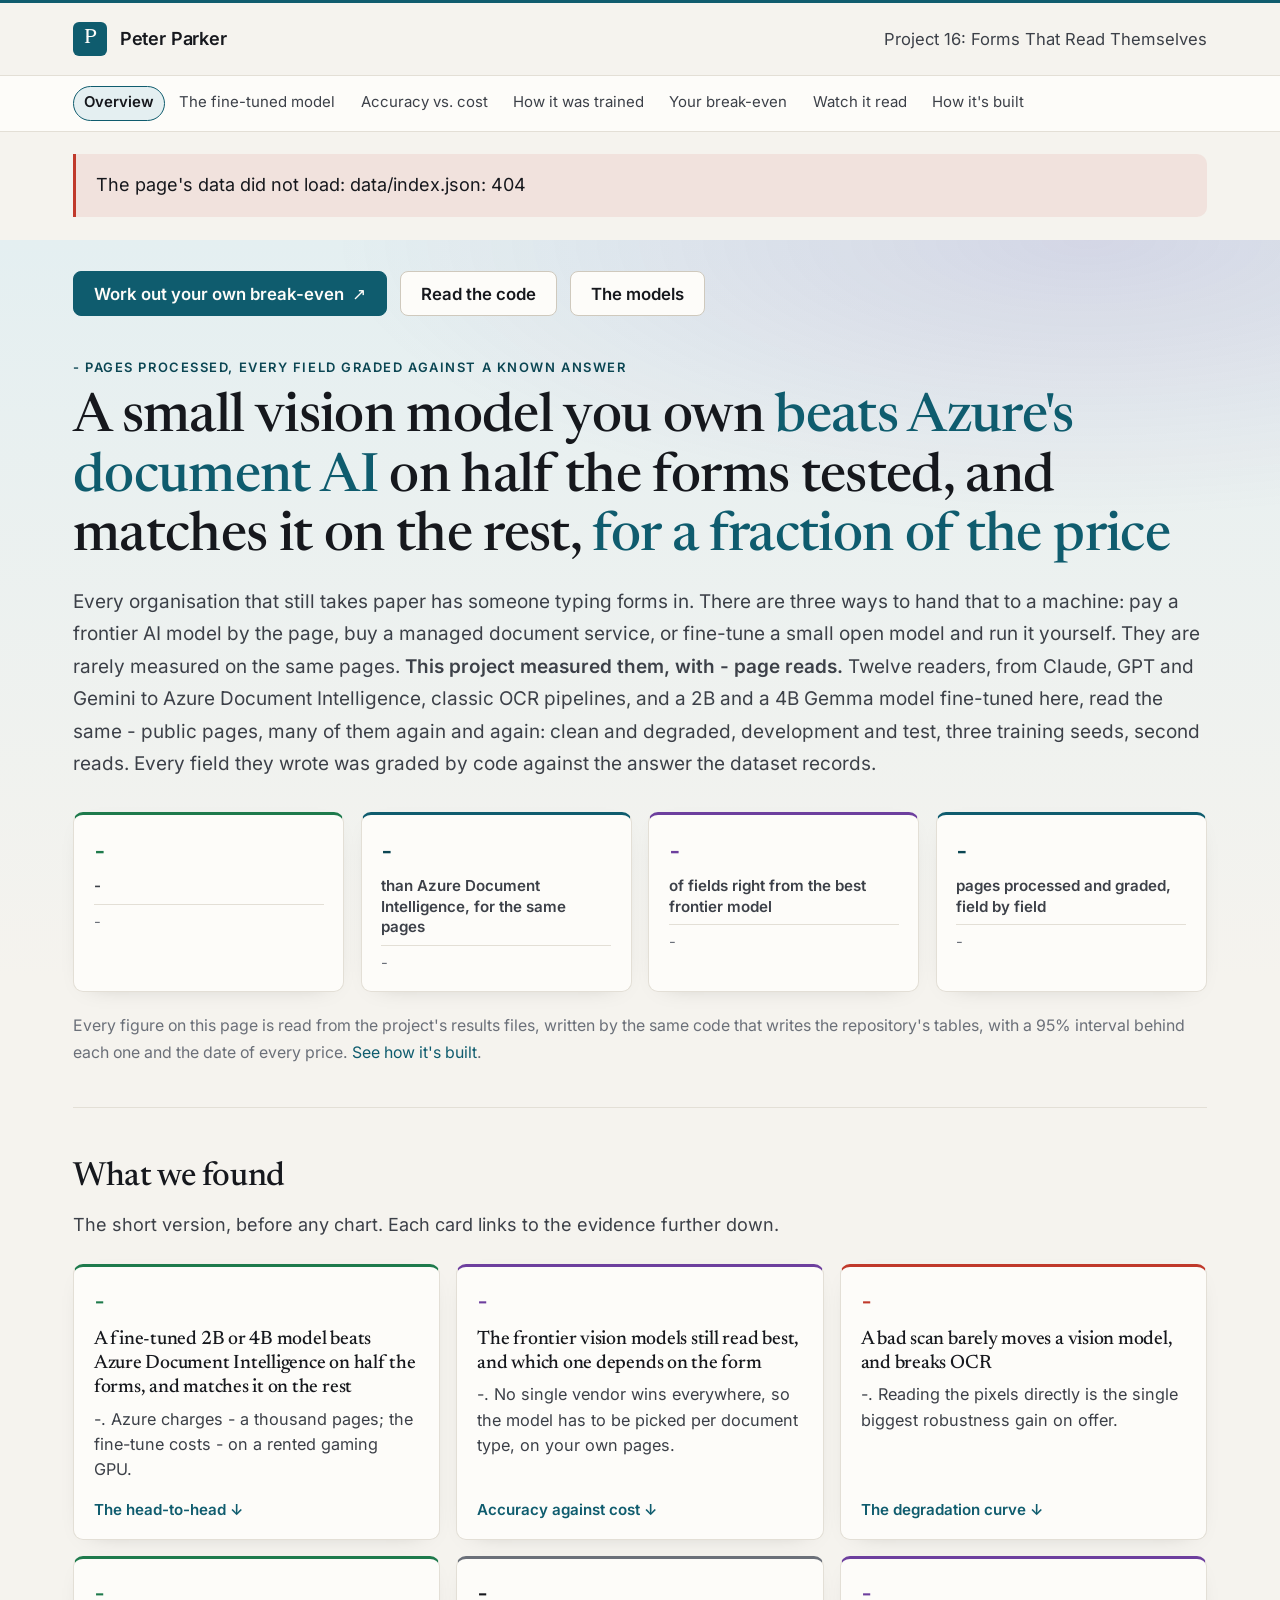
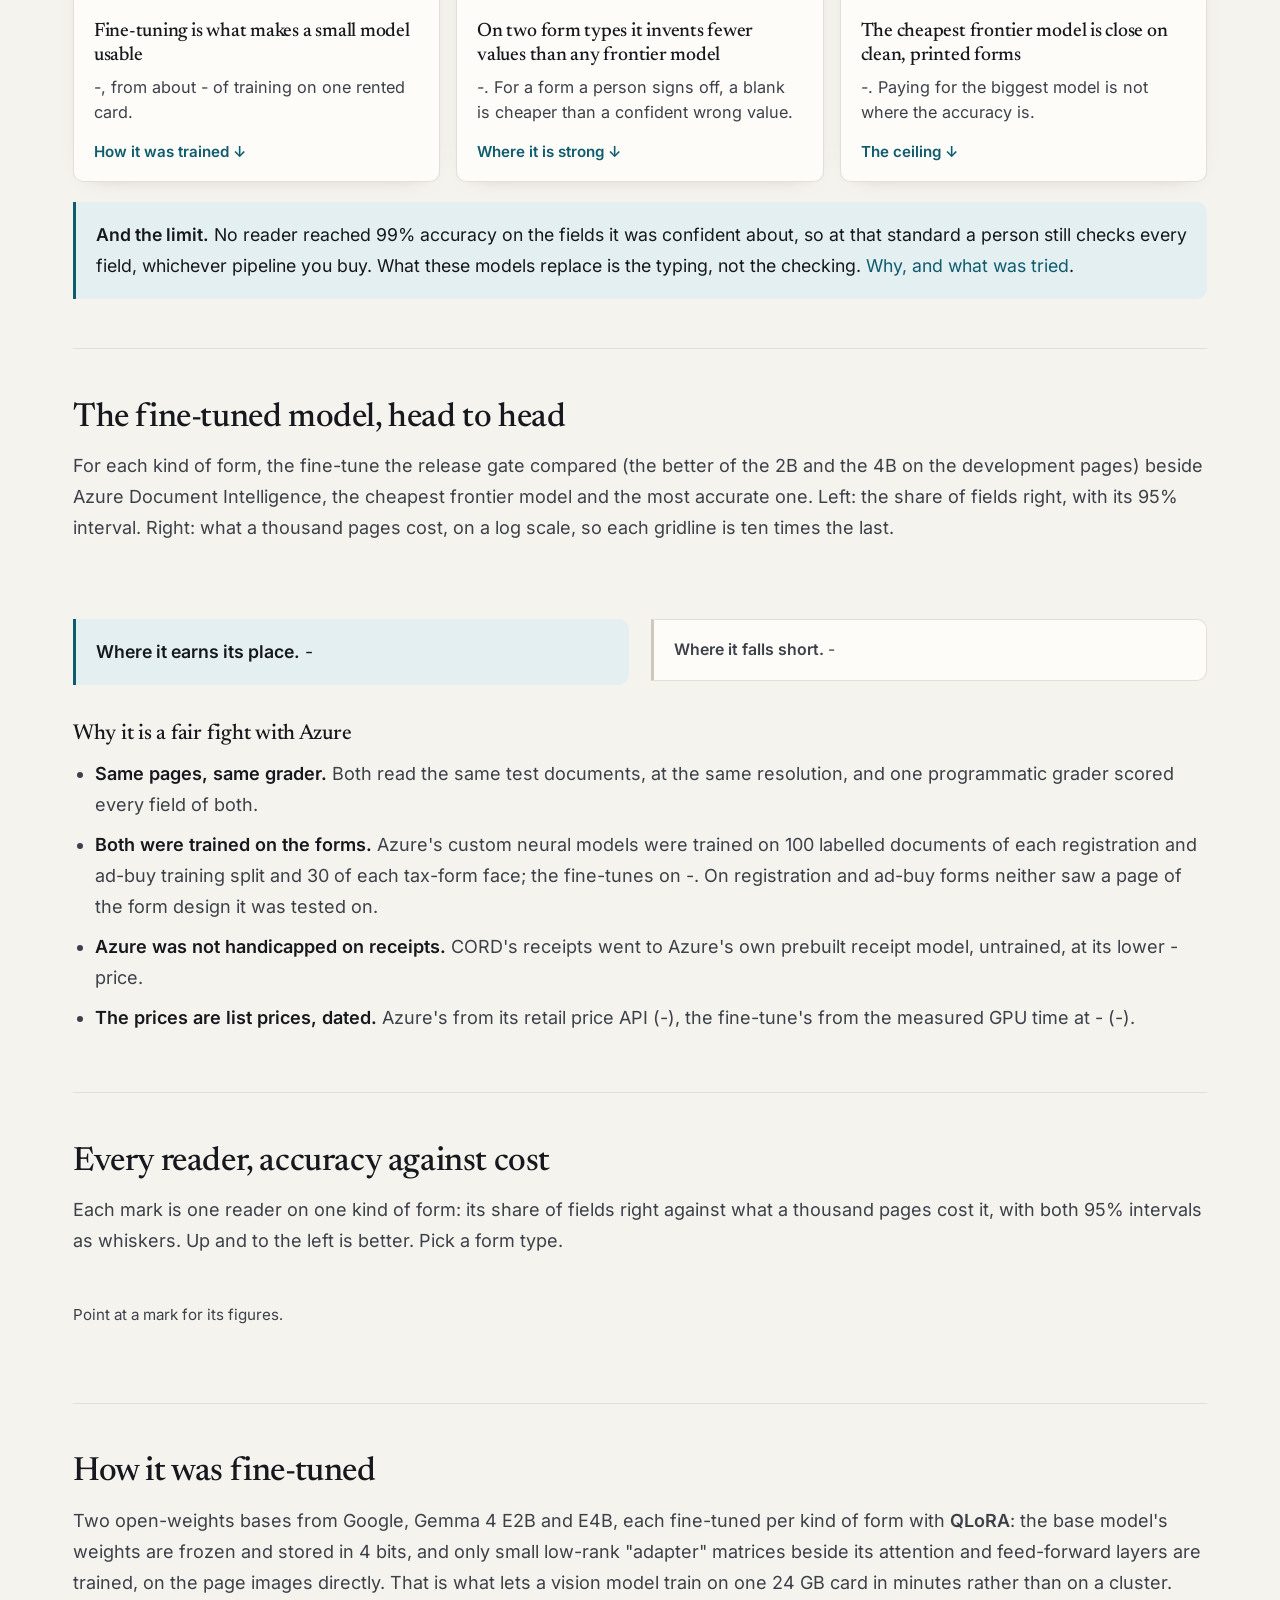
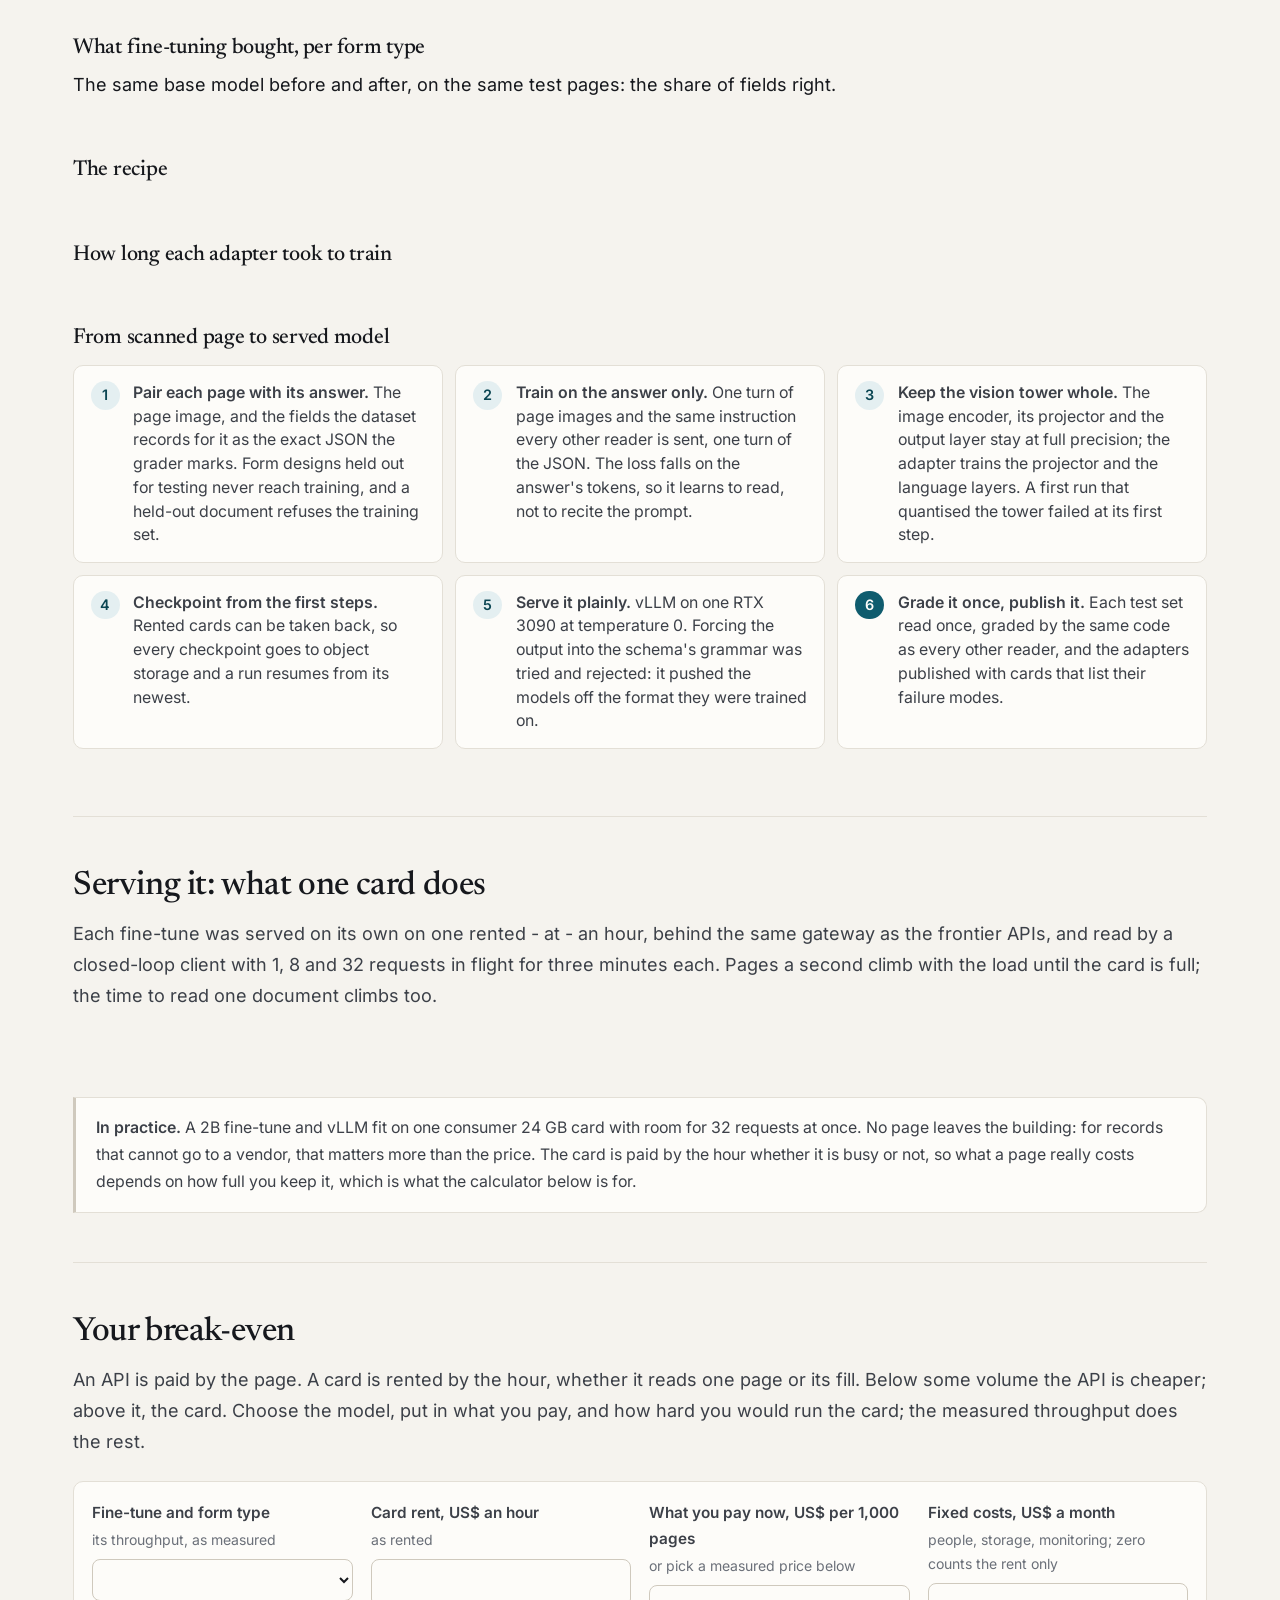
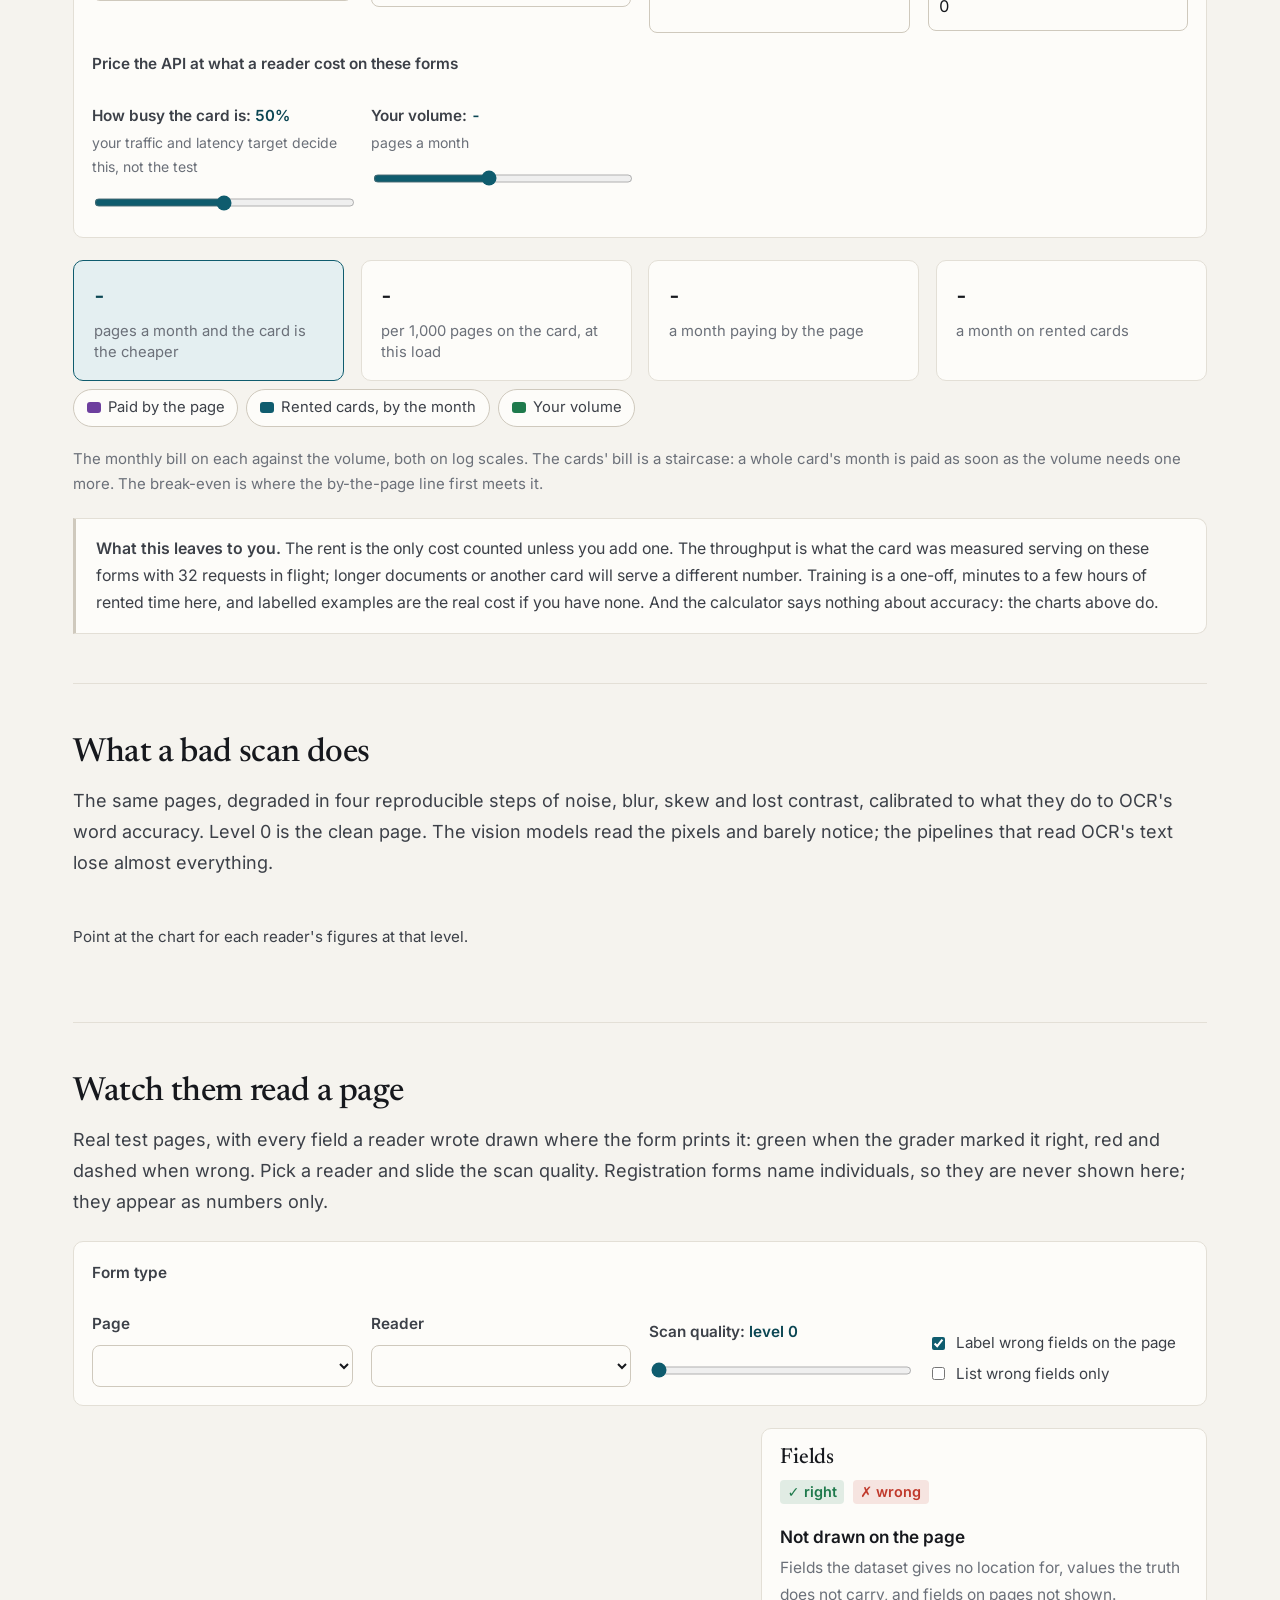
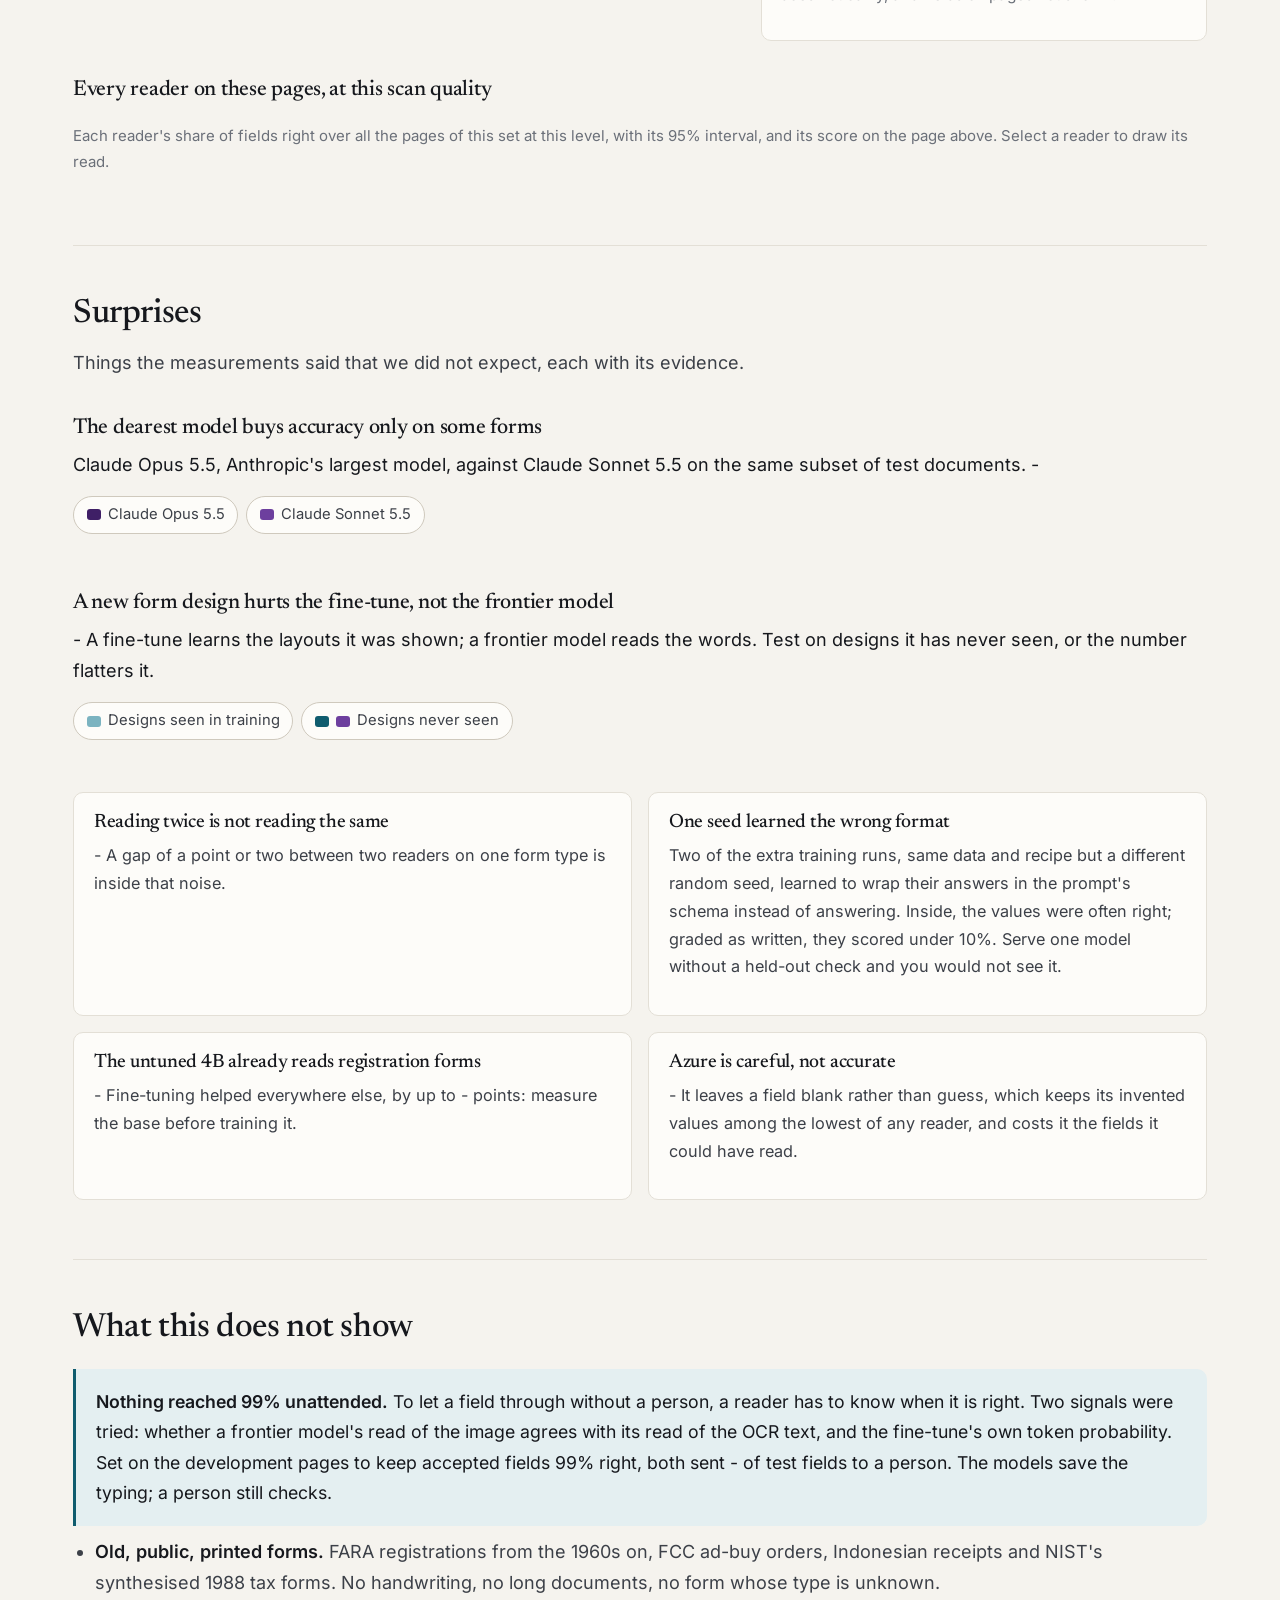
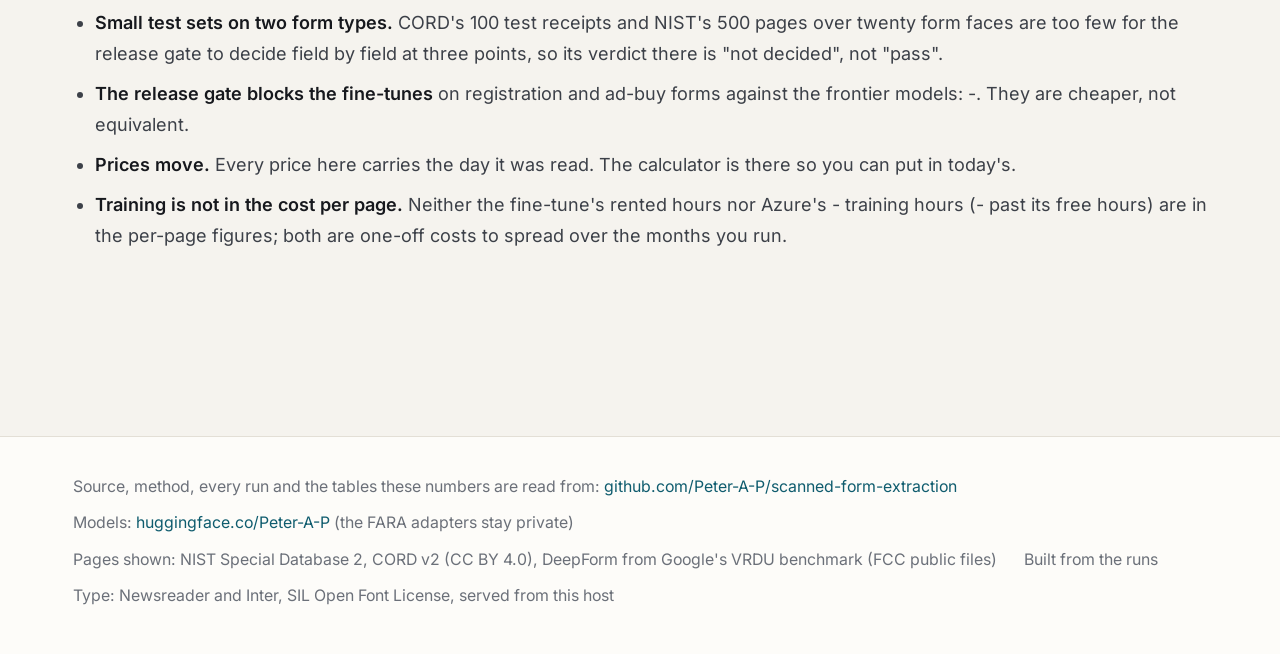
==== legible/site/index.html @ 0b4f2944 "Site: the menu on one line (What we found, Serving it, Bad scans, Surprises and Limits off it; 'Accu" ====
<!doctype html>
<html lang="en">
<head>
<meta charset="utf-8">
<meta name="viewport" content="width=device-width, initial-scale=1">
<title>Forms That Read Themselves: a small vision model you own, measured against the frontier and Azure</title>
<meta name="description" content="Twelve readers of scanned forms, from frontier vision APIs to a 2B model fine-tuned here, graded field by field on public pages with known answers. The fine-tuned model gets more fields right than Azure Document Intelligence on half the form types tested and as many on the rest, at a small fraction of the price, and this page shows where it falls short, what it costs to serve, and when owning it pays.">
<link rel="stylesheet" href="style.css">
<script src="breakeven.js" defer></script>
<script src="app.js" defer></script>
</head>
<body>
<header class="top">
  <div class="top-inner">
    <a class="brand" href="https://peterparker.ca"><span class="mono-mark" aria-hidden="true">P</span>Peter Parker</a>
    <p class="top-nav"><a href="https://peterparker.ca/projects/scanned-form-extraction/">Project 16: Forms That Read Themselves</a></p>
  </div>
</header>
<nav class="tabs" aria-label="This site">
  <div class="tabs-inner">
    <a href="index.html" aria-current="page">Overview</a>
    <a href="#model">The fine-tuned model</a>
    <a href="#landscape">Accuracy vs. cost</a>
    <a href="#training">How it was trained</a>
    <a href="#calculator">Your break-even</a>
    <a href="#viewer">Watch it read</a>
    <a href="architecture.html">How it's built</a>
  </div>
</nav>
<main>

  <header class="hero">
    <div class="cta">
      <a class="button primary" href="#calculator">Work out your own break-even</a>
      <a class="button" href="https://github.com/Peter-A-P/scanned-form-extraction">Read the code</a>
      <a class="button" href="https://huggingface.co/Peter-A-P">The models</a>
    </div>

    <p class="eyebrow"><span data-fill="pages-read">-</span> pages processed, every field graded against a known answer</p>
    <h1>A small vision model you own <span class="hl">beats Azure's document AI</span> on <span data-fill="beat-words">half</span> the forms tested, and matches it on the rest, <span class="hl">for a fraction of the price</span></h1>
    <p class="lead">
      Every organisation that still takes paper has someone typing forms in. There are three ways to
      hand that to a machine: pay a frontier AI model by the page, buy a managed document service, or
      fine-tune a small open model and run it yourself. They are rarely measured on the same pages.
      <strong>This project measured them, with <span data-fill="pages-read">-</span> page reads.</strong> Twelve readers, from Claude, GPT and Gemini to Azure
      Document Intelligence, classic OCR pipelines, and a 2B and a 4B Gemma model fine-tuned here,
      read the same <span data-fill="corpus-pages">-</span> public pages, many of them again and again: clean and
      degraded, development and test, three training seeds, second reads. Every field they wrote was graded by code against the
      answer the dataset records.
    </p>
    <div class="hero-points">
      <div class="point good">
        <span class="point-figure" data-fill="beat-figure">-</span>
        <span class="point-unit" data-fill="beat-unit">-</span>
        <span class="point-label" data-fill="beat-note">-</span>
      </div>
      <div class="point">
        <span class="point-figure" data-fill="vs-azure-ratio">-</span>
        <span class="point-unit">than Azure Document Intelligence, for the same pages</span>
        <span class="point-label" data-fill="vs-azure-ratio-note">-</span>
      </div>
      <div class="point violet">
        <span class="point-figure" data-fill="best-frontier-range">-</span>
        <span class="point-unit">of fields right from the best frontier model</span>
        <span class="point-label" data-fill="best-frontier-gap">-</span>
      </div>
      <div class="point">
        <span class="point-figure" data-fill="pages-read">-</span>
        <span class="point-unit">pages processed and graded, field by field</span>
        <span class="point-label" data-fill="scale-note">-</span>
      </div>
    </div>
    <p class="hero-note">
      Every figure on this page is read from the project's results files, written by the same code
      that writes the repository's tables, with a 95% interval behind each one and the date of every
      price. <a href="architecture.html">See how it's built</a>.
    </p>
    <noscript><p class="noscript">The figures and charts on this page need JavaScript. Every number is also in the repository's README, as tables.</p></noscript>
  </header>

  <section class="section" id="findings">
    <h2>What we found</h2>
    <p class="section-lead">
      The short version, before any chart. Each card links to the evidence further down.
    </p>
    <div class="findings">
      <article class="finding good">
        <p class="finding-figure" data-fill="f-azure-figure">-</p>
        <h3>A fine-tuned 2B or 4B model beats Azure Document Intelligence on half the forms, and matches it on the rest</h3>
        <p><span data-fill="f-azure-detail">-</span>. Azure charges
          <span data-fill="azure-price">-</span> a thousand pages; the fine-tune costs
          <span data-fill="ft-price-range">-</span> on a rented gaming GPU.</p>
        <a href="#model">The head-to-head</a>
      </article>
      <article class="finding violet">
        <p class="finding-figure" data-fill="f-frontier-figure">-</p>
        <h3>The frontier vision models still read best, and which one depends on the form</h3>
        <p><span data-fill="f-frontier-detail">-</span>. No single vendor wins everywhere, so the
          model has to be picked per document type, on your own pages.</p>
        <a href="#landscape">Accuracy against cost</a>
      </article>
      <article class="finding warn">
        <p class="finding-figure" data-fill="f-scan-figure">-</p>
        <h3>A bad scan barely moves a vision model, and breaks OCR</h3>
        <p><span data-fill="f-scan-detail">-</span>. Reading the pixels directly is the
          single biggest robustness gain on offer.</p>
        <a href="#scans">The degradation curve</a>
      </article>
      <article class="finding good">
        <p class="finding-figure" data-fill="f-lift-figure">-</p>
        <h3>Fine-tuning is what makes a small model usable</h3>
        <p><span data-fill="f-lift-detail">-</span>, from about
          <span data-fill="train-minutes-range">-</span> of training on one rented card.</p>
        <a href="#training">How it was trained</a>
      </article>
      <article class="finding">
        <p class="finding-figure" data-fill="f-invent-figure">-</p>
        <h3>On two form types it invents fewer values than any frontier model</h3>
        <p><span data-fill="f-invent-detail">-</span>. For a form a person signs off, a blank is
          cheaper than a confident wrong value.</p>
        <a href="#model">Where it is strong</a>
      </article>
      <article class="finding violet">
        <p class="finding-figure" data-fill="f-cheap-figure">-</p>
        <h3>The cheapest frontier model is close on clean, printed forms</h3>
        <p><span data-fill="f-cheap-detail">-</span>. Paying for the biggest model is not where
          the accuracy is.</p>
        <a href="#surprises">The ceiling</a>
      </article>
    </div>
    <div class="verdict">
      <p><strong>And the limit.</strong> No reader reached 99% accuracy on the fields it was confident
        about, so at that standard a person still checks every field, whichever pipeline you buy. What
        these models replace is the typing, not the checking. <a href="#limits">Why, and what was tried</a>.</p>
    </div>
  </section>

  <section class="section" id="model">
    <h2>The fine-tuned model, head to head</h2>
    <p class="section-lead">
      For each kind of form, the fine-tune the release gate compared (the better of the 2B and the 4B
      on the development pages) beside Azure Document Intelligence, the cheapest frontier model and the
      most accurate one. Left: the share of fields right, with its 95% interval. Right: what a thousand
      pages cost, on a log scale, so each gridline is ten times the last.
    </p>
    <div class="legend" aria-hidden="true" id="h2h-legend"></div>
    <figure class="chart-figure" data-table="h2h">
      <div class="chart wide-chart" id="h2h"></div>
      <figcaption id="h2h-caption"></figcaption>
    </figure>
    <div class="two-up">
      <div class="verdict">
        <p><strong>Where it earns its place.</strong> <span data-fill="m-strong">-</span></p>
      </div>
      <div class="assumption">
        <p><strong>Where it falls short.</strong> <span data-fill="m-weak">-</span></p>
      </div>
    </div>
    <h3 class="subhead">Why it is a fair fight with Azure</h3>
    <ul class="ticks">
      <li><strong>Same pages, same grader.</strong> Both read the same test documents, at the same
        resolution, and one programmatic grader scored every field of both.</li>
      <li><strong>Both were trained on the forms.</strong> Azure's custom neural models were trained on
        100 labelled documents of each registration and ad-buy training split and 30 of each tax-form
        face; the fine-tunes on <span data-fill="ft-train">-</span>. On registration and ad-buy forms
        neither saw a page of the form design it was tested on.</li>
      <li><strong>Azure was not handicapped on receipts.</strong> CORD's receipts went to Azure's own
        prebuilt receipt model, untrained, at its lower <span data-fill="azure-receipt-price">-</span>
        price.</li>
      <li><strong>The prices are list prices, dated.</strong> Azure's from its retail price API
        (<span data-fill="azure-date">-</span>), the fine-tune's from the measured GPU time at
        <span data-fill="gpu-rate">-</span> (<span data-fill="gpu-date">-</span>).</li>
    </ul>
  </section>

  <section class="section" id="landscape">
    <h2>Every reader, accuracy against cost</h2>
    <p class="section-lead">
      Each mark is one reader on one kind of form: its share of fields right against what a thousand
      pages cost it, with both 95% intervals as whiskers. Up and to the left is better. Pick a form
      type.
    </p>
    <div class="button-row" id="landscape-corpus" role="group" aria-label="Form type"></div>
    <div class="legend" id="landscape-legend" aria-hidden="true"></div>
    <figure class="chart-figure" data-table="landscape">
      <div class="chart wide-chart" id="landscape-chart"></div>
      <p class="readout" id="landscape-readout" aria-live="polite">Point at a mark for its figures.</p>
      <figcaption id="landscape-caption"></figcaption>
    </figure>
    <div class="corpora" id="corpora-cards"></div>
  </section>

  <section class="section" id="training">
    <h2>How it was fine-tuned</h2>
    <p class="section-lead">
      Two open-weights bases from Google, Gemma 4 E2B and E4B, each fine-tuned per kind of form with
      <strong>QLoRA</strong>: the base model's weights are frozen and stored in 4 bits, and only small
      low-rank "adapter" matrices beside its attention and feed-forward layers are trained, on the page
      images directly. That is what lets a vision model train on one 24 GB card in minutes rather than
      on a cluster.
    </p>
    <h3 class="subhead">What fine-tuning bought, per form type</h3>
    <p>The same base model before and after, on the same test pages: the share of fields right.</p>
    <figure class="chart-figure" data-table="lift">
      <div class="chart wide-chart" id="lift"></div>
      <figcaption id="lift-caption"></figcaption>
    </figure>

    <h3 class="subhead">The recipe</h3>
    <div class="recipes" id="recipes"></div>

    <h3 class="subhead">How long each adapter took to train</h3>
    <figure class="chart-figure" data-table="minutes">
      <div class="chart wide-chart" id="minutes"></div>
      <figcaption id="minutes-caption"></figcaption>
    </figure>

    <h3 class="subhead">From scanned page to served model</h3>
    <ol class="steps">
      <li><span class="step-n">1</span><span><strong>Pair each page with its answer.</strong> The page image, and the fields the dataset records for it as the exact JSON the grader marks. Form designs held out for testing never reach training, and a held-out document refuses the training set.</span></li>
      <li><span class="step-n">2</span><span><strong>Train on the answer only.</strong> One turn of page images and the same instruction every other reader is sent, one turn of the JSON. The loss falls on the answer's tokens, so it learns to read, not to recite the prompt.</span></li>
      <li><span class="step-n">3</span><span><strong>Keep the vision tower whole.</strong> The image encoder, its projector and the output layer stay at full precision; the adapter trains the projector and the language layers. A first run that quantised the tower failed at its first step.</span></li>
      <li><span class="step-n">4</span><span><strong>Checkpoint from the first steps.</strong> Rented cards can be taken back, so every checkpoint goes to object storage and a run resumes from its newest.</span></li>
      <li><span class="step-n">5</span><span><strong>Serve it plainly.</strong> vLLM on one RTX 3090 at temperature 0. Forcing the output into the schema's grammar was tried and rejected: it pushed the models off the format they were trained on.</span></li>
      <li><span class="step-n">6</span><span><strong>Grade it once, publish it.</strong> Each test set read once, graded by the same code as every other reader, and the adapters published with cards that list their failure modes.</span></li>
    </ol>
  </section>

  <section class="section" id="serving">
    <h2>Serving it: what one card does</h2>
    <p class="section-lead">
      Each fine-tune was served on its own on one rented <span data-fill="bench-gpu">-</span> at
      <span data-fill="bench-rate">-</span> an hour, behind the same gateway as the frontier APIs, and read by a
      closed-loop client with 1, 8 and 32 requests in flight for three minutes each. Pages a second
      climb with the load until the card is full; the time to read one document climbs too.
    </p>
    <div class="button-row" id="serving-corpus" role="group" aria-label="Form type"></div>
    <div class="legend" aria-hidden="true" id="serving-legend"></div>
    <figure class="chart-figure" data-table="serving">
      <div class="chart wide-chart" id="serving-chart"></div>
      <figcaption id="serving-caption"></figcaption>
    </figure>
    <div class="headline" id="serving-stats"></div>
    <div class="assumption">
      <p><strong>In practice.</strong> A 2B fine-tune and vLLM fit on one consumer 24 GB card with
        room for 32 requests at once. No page leaves the building: for records that cannot go to a
        vendor, that matters more than the price. The card is paid by the hour whether it is busy or
        not, so what a page really costs depends on how full you keep it, which is what the calculator
        below is for.</p>
    </div>
  </section>

  <section class="section" id="calculator">
    <h2>Your break-even</h2>
    <p class="section-lead">
      An API is paid by the page. A card is rented by the hour, whether it reads one page or its fill.
      Below some volume the API is cheaper; above it, the card. Choose the model, put in what you pay,
      and how hard you would run the card; the measured throughput does the rest.
    </p>
    <div class="controls">
      <div class="control">
        <label for="calc-served">Fine-tune and form type<span class="hint">its throughput, as measured</span></label>
        <select id="calc-served"></select>
      </div>
      <div class="control">
        <label for="calc-rate">Card rent, US$ an hour<span class="hint" id="calc-rate-hint">as rented</span></label>
        <input type="number" id="calc-rate" min="0.01" step="0.01" inputmode="decimal">
      </div>
      <div class="control">
        <label for="calc-api">What you pay now, US$ per 1,000 pages<span class="hint" id="calc-api-hint">or pick a measured price below</span></label>
        <input type="number" id="calc-api" min="0.001" step="0.01" inputmode="decimal">
      </div>
      <div class="control">
        <label for="calc-fixed">Fixed costs, US$ a month<span class="hint">people, storage, monitoring; zero counts the rent only</span></label>
        <input type="number" id="calc-fixed" min="0" step="50" value="0" inputmode="decimal">
      </div>
      <div class="control wide">
        <span class="label-text" id="presets-label">Price the API at what a reader cost on these forms</span>
        <div class="button-row" id="calc-api-presets" role="group" aria-labelledby="presets-label"></div>
      </div>
      <div class="control">
        <label for="calc-util">How busy the card is: <output id="calc-util-out" for="calc-util">50%</output><span class="hint">your traffic and latency target decide this, not the test</span></label>
        <input type="range" id="calc-util" min="10" max="90" step="5" value="50">
      </div>
      <div class="control">
        <label for="calc-volume">Your volume: <output id="calc-volume-out" for="calc-volume">-</output><span class="hint">pages a month</span></label>
        <input type="range" id="calc-volume" min="3" max="7.5" step="0.05" value="5">
      </div>
    </div>

    <div class="answer" aria-live="polite">
      <div class="stat lead-stat"><span class="figure" id="out-even">-</span><span class="caption" id="out-even-note">pages a month and the card is the cheaper</span></div>
      <div class="stat"><span class="figure" id="out-own">-</span><span class="caption" id="out-own-note">per 1,000 pages on the card, at this load</span></div>
      <div class="stat"><span class="figure" id="out-month-api">-</span><span class="caption" id="out-month-api-note">a month paying by the page</span></div>
      <div class="stat"><span class="figure" id="out-month-own">-</span><span class="caption" id="out-month-own-note">a month on rented cards</span></div>
    </div>

    <div class="legend" aria-hidden="true">
      <span class="legend-item"><span class="swatch solid sw-api"></span>Paid by the page</span>
      <span class="legend-item"><span class="swatch solid sw-own"></span>Rented cards, by the month</span>
      <span class="legend-item"><span class="swatch solid sw-you"></span>Your volume</span>
    </div>
    <figure class="chart-figure">
      <div class="chart" id="month"></div>
      <figcaption>
        The monthly bill on each against the volume, both on log scales. The cards' bill is a
        staircase: a whole card's month is paid as soon as the volume needs one more. The break-even
        is where the by-the-page line first meets it.
      </figcaption>
    </figure>
    <div class="assumption">
      <p><strong>What this leaves to you.</strong> The rent is the only cost counted unless you add one.
        The throughput is what the card was measured serving on these forms with 32 requests in flight;
        longer documents or another card will serve a different number. Training is a one-off, minutes
        to a few hours of rented time here, and labelled examples are the real cost if you have none.
        And the calculator says nothing about accuracy: the charts above do.</p>
    </div>
  </section>

  <section class="section" id="scans">
    <h2>What a bad scan does</h2>
    <p class="section-lead">
      The same pages, degraded in four reproducible steps of noise, blur, skew and lost contrast,
      calibrated to what they do to OCR's word accuracy. Level 0 is the clean page. The vision models
      read the pixels and barely notice; the pipelines that read OCR's text lose almost everything.
    </p>
    <div class="button-row" id="scans-corpus" role="group" aria-label="Pages"></div>
    <div class="legend" id="scans-legend"></div>
    <figure class="chart-figure" data-table="scans">
      <div class="chart wide-chart" id="scans-chart"></div>
      <p class="readout" id="scans-readout" aria-live="polite">Point at the chart for each reader's figures at that level.</p>
      <figcaption id="scans-caption"></figcaption>
    </figure>
  </section>

  <section class="section" id="viewer">
    <h2>Watch them read a page</h2>
    <p class="section-lead">
      Real test pages, with every field a reader wrote drawn where the form prints it: green when the
      grader marked it right, red and dashed when wrong. Pick a reader and slide the scan quality.
      Registration forms name individuals, so they are never shown here; they appear as numbers only.
    </p>
    <div class="controls viewer-controls">
      <div class="control wide">
        <span class="label-text">Form type</span>
        <div class="button-row" role="group" aria-label="Form type" id="corpora"></div>
      </div>
      <div class="control">
        <label for="page">Page</label>
        <select id="page"></select>
      </div>
      <div class="control">
        <label for="arm">Reader</label>
        <select id="arm"></select>
      </div>
      <div class="control">
        <label for="level">Scan quality: <output id="level-name">level 0</output><span class="hint" id="level-note"></span></label>
        <input type="range" id="level" min="0" max="4" step="1" value="0">
      </div>
      <div class="control checks">
        <label class="check"><input type="checkbox" id="labels" checked> Label wrong fields on the page</label>
        <label class="check"><input type="checkbox" id="wrong-only"> List wrong fields only</label>
      </div>
    </div>

    <div class="viewer">
      <figure class="page-figure">
        <div id="sheets"></div>
        <figcaption id="caption"></figcaption>
      </figure>
      <aside class="fields" aria-labelledby="fields-h">
        <h3 id="fields-h">Fields</h3>
        <p id="summary" class="summary"></p>
        <p class="keys"><span class="key ok">right</span> <span class="key bad">wrong</span></p>
        <ol id="field-list" class="field-list"></ol>
        <h4 id="unplaced-h">Not drawn on the page</h4>
        <p class="note" id="unplaced-note">Fields the dataset gives no location for, values the truth does not carry, and fields on pages not shown.</p>
        <ol id="unplaced" class="field-list"></ol>
      </aside>
    </div>

    <h3 class="subhead">Every reader on these pages, at this scan quality</h3>
    <p class="note" id="arms-note"></p>
    <figure class="chart-figure" data-table="arms">
      <div class="chart" id="arms-chart"></div>
      <figcaption>Each reader's share of fields right over all the pages of this set at this level, with its 95% interval, and its score on the page above. Select a reader to draw its read.</figcaption>
    </figure>
  </section>

  <section class="section" id="surprises">
    <h2>Surprises</h2>
    <p class="section-lead">Things the measurements said that we did not expect, each with its evidence.</p>

    <h3 class="subhead">The dearest model buys accuracy only on some forms</h3>
    <p>Claude Opus 5.5, Anthropic's largest model, against Claude Sonnet 5.5 on the same subset of
      test documents. <span data-fill="s-opus">-</span></p>
    <div class="legend" aria-hidden="true">
      <span class="legend-item"><span class="swatch solid sw-opus"></span>Claude Opus 5.5</span>
      <span class="legend-item"><span class="swatch solid sw-frontier"></span>Claude Sonnet 5.5</span>
    </div>
    <figure class="chart-figure" data-table="ceiling">
      <div class="chart wide-chart" id="ceiling"></div>
    </figure>

    <h3 class="subhead">A new form design hurts the fine-tune, not the frontier model</h3>
    <p><span data-fill="s-gap">-</span> A fine-tune learns the layouts it was shown; a frontier
      model reads the words. Test on designs it has never seen, or the number flatters it.</p>
    <div class="legend" aria-hidden="true">
      <span class="legend-item"><span class="swatch solid sw-untuned"></span>Designs seen in training</span>
      <span class="legend-item"><span class="swatch solid sw-finetuned"></span><span class="swatch solid sw-frontier"></span>Designs never seen</span>
    </div>
    <figure class="chart-figure" data-table="gap">
      <div class="chart wide-chart" id="gap"></div>
    </figure>

    <div class="cards-2">
      <article class="card">
        <h3>Reading twice is not reading the same</h3>
        <p><span data-fill="s-noise">-</span> A gap of a point or two between two readers on one
          form type is inside that noise.</p>
        <div class="chart" id="noise"></div>
      </article>
      <article class="card">
        <h3>One seed learned the wrong format</h3>
        <p>Two of the extra training runs, same data and recipe but a different random seed,
          learned to wrap their answers in the prompt's schema instead of answering. Inside, the values
          were often right; graded as written, they scored under 10%. Serve one model without a held-out
          check and you would not see it.</p>
      </article>
      <article class="card">
        <h3>The untuned 4B already reads registration forms</h3>
        <p><span data-fill="s-untuned">-</span> Fine-tuning helped everywhere else, by up to
          <span data-fill="s-untuned-max">-</span> points: measure the base before training it.</p>
      </article>
      <article class="card">
        <h3>Azure is careful, not accurate</h3>
        <p><span data-fill="s-azure-careful">-</span> It leaves a field blank rather than guess, which
          keeps its invented values among the lowest of any reader, and costs it the fields it could
          have read.</p>
      </article>
    </div>
  </section>

  <section class="section" id="limits">
    <h2>What this does not show</h2>
    <div class="verdict">
      <p><strong>Nothing reached 99% unattended.</strong> To let a field through without a person, a
        reader has to know when it is right. Two signals were tried: whether a frontier model's read of
        the image agrees with its read of the OCR text, and the fine-tune's own token probability. Set on
        the development pages to keep accepted fields 99% right, both sent
        <span data-fill="review-rate">-</span> of test fields to a person. The models save the typing; a
        person still checks.</p>
    </div>
    <ul class="limits">
      <li><strong>Old, public, printed forms.</strong> FARA registrations from the 1960s on, FCC ad-buy
        orders, Indonesian receipts and NIST's synthesised 1988 tax forms. No handwriting, no long
        documents, no form whose type is unknown.</li>
      <li><strong>Small test sets on two form types.</strong> CORD's 100 test receipts and NIST's 500 pages over
        twenty form faces are too few for the release gate to decide field by field at three points, so
        its verdict there is "not decided", not "pass".</li>
      <li><strong>The release gate blocks the fine-tunes</strong> on registration and ad-buy forms
        against the frontier models: <span data-fill="gate-blocks">-</span>. They are cheaper, not
        equivalent.</li>
      <li><strong>Prices move.</strong> Every price here carries the day it was read. The calculator is
        there so you can put in today's.</li>
      <li><strong>Training is not in the cost per page.</strong> Neither the fine-tune's rented hours nor
        Azure's <span data-fill="azure-hours">-</span> training hours
        (<span data-fill="azure-train-usd">-</span> past its free hours) are in the per-page figures; both
        are one-off costs to spread over the months you run.</li>
    </ul>
  </section>

</main>
<footer class="foot">
  <div class="foot-inner">
    <p>
      Source, method, every run and the tables these numbers are read from:
      <a href="https://github.com/Peter-A-P/scanned-form-extraction">github.com/Peter-A-P/scanned-form-extraction</a>
    </p>
    <ul>
      <li>Models: <a href="https://huggingface.co/Peter-A-P">huggingface.co/Peter-A-P</a> (the FARA adapters stay private)</li>
      <li>Pages shown: NIST Special Database 2, CORD v2 (CC BY 4.0), DeepForm from Google's VRDU benchmark (FCC public files)</li>
      <li id="foot-built">Built from the runs</li>
      <li>Type: Newsreader and Inter, SIL Open Font License, served from this host</li>
    </ul>
  </div>
</footer>
</body>
</html>
---- legible/site/style.css ----
/* One stylesheet, no framework, no build step.

   The palette, the type and the 3px rule over the page are peterparker.ca's, shared with the
   other project pages, because this page is part of that site even though a separate host
   serves it. The two fonts are copied into this folder rather than linked: the page makes no
   off-origin request, and a font is a request. Both are SIL Open Font License;
   fonts/LICENSE.txt says where they came from. */

@font-face {
  font-family: "Newsreader";
  font-style: normal;
  font-weight: 200 800;
  font-display: swap;
  src: url(fonts/newsreader-latin.woff2) format("woff2");
}

@font-face {
  font-family: "Inter";
  font-style: normal;
  font-weight: 400 600;
  font-display: swap;
  src: url(fonts/inter-latin.woff2) format("woff2");
}

:root {
  color-scheme: light dark;
  --paper: #f5f3ee;
  --paper-soft: #fdfcf9;
  --ink: #16181d;
  --ink-soft: #3c4048;
  --ink-faint: #6b7079;
  --line: #e3dfd6;
  --line-2: #cfc9bd;
  --line-soft: #eeebe4;
  --accent: #0f5c6e;
  --accent-ink: #0b4653;
  --accent-soft: #e4eff1;
  --warn: #c0392b;
  --good: #1e7a4c;
  --alt: #6d3f9e;
  --shift: rgba(192, 57, 43, 0.09);
  /* An ordered set in one hue, darkest first: the three percentiles. */
  --lv0: #0b4653;
  --lv1: #2f8294;
  --lv2: #7bb3c0;
  --serif: "Newsreader", Georgia, "Times New Roman", serif;
  --sans: "Inter", ui-sans-serif, system-ui, -apple-system, "Segoe UI", Roboto, sans-serif;
  --mono: ui-monospace, "Cascadia Mono", Consolas, "SF Mono", Menlo, monospace;
  --radius: 10px;
  --shadow: 0 6px 24px -18px rgba(0, 0, 0, 0.35);
  --column: 66rem;
}

@media (prefers-color-scheme: dark) {
  :root {
    --paper: #0e1013;
    --paper-soft: #15181d;
    --ink: #ece9e2;
    --ink-soft: #c9c6bf;
    --ink-faint: #969ba5;
    --line: #262a31;
    --line-2: #363b44;
    --line-soft: #1c2026;
    --accent: #7cc7d6;
    --accent-ink: #a9dde7;
    --accent-soft: #14262b;
    --warn: #f0736a;
    --good: #58c286;
    --alt: #b191e0;
    --shift: rgba(240, 115, 106, 0.13);
    --lv0: #cbeaf2;
    --lv1: #7cc7d6;
    --lv2: #3d8ea1;
    --shadow: 0 6px 24px -14px rgba(0, 0, 0, 0.6);
  }
}

* { box-sizing: border-box; }

html { font-size: 18px; -webkit-text-size-adjust: 100%; }

body {
  margin: 0;
  background: var(--paper);
  color: var(--ink);
  font-family: var(--sans);
  font-size: 1rem;
  line-height: 1.72;
  border-top: 3px solid var(--accent);
  font-feature-settings: "cv11", "ss01";
}

main {
  max-width: var(--column);
  margin: 0 auto;
  padding: 0 1.5rem 5rem;
}

h1, h2, h3 {
  font-family: var(--serif);
  font-weight: 500;
  letter-spacing: -0.012em;
}

h1 { font-size: clamp(2.1rem, 4.6vw, 3rem); line-height: 1.1; margin: 0 0 1rem; }
h2 { font-size: clamp(1.55rem, 2.6vw, 2rem); line-height: 1.2; margin: 0 0 0.7rem; }
h3 { font-size: 1.2rem; line-height: 1.25; margin: 0 0 0.45rem; }
p { margin: 0 0 0.85rem; }

a { color: var(--accent); text-decoration: none; text-underline-offset: 0.15em; }
a:hover, a:focus-visible { text-decoration: underline; }
:focus-visible { outline: 2px solid var(--accent); outline-offset: 2px; }

code { font-family: var(--mono); font-size: 0.9em; }

strong { font-weight: 600; }

/* ---------------------------------------------------------------- the way back */

.top { border-bottom: 1px solid var(--line); background: var(--paper); }

.top-inner {
  max-width: var(--column);
  margin: 0 auto;
  padding: 0 1.5rem;
  height: 4rem;
  display: flex;
  align-items: center;
  justify-content: space-between;
  gap: 1rem;
}

.brand {
  display: inline-flex;
  align-items: center;
  gap: 0.7rem;
  color: var(--ink);
  font-weight: 600;
  letter-spacing: -0.01em;
}

.brand:hover { text-decoration: none; color: var(--accent-ink); }

.mono-mark {
  width: 1.9rem;
  height: 1.9rem;
  border-radius: 6px;
  background: var(--accent);
  color: #fdfcf9;
  font-family: var(--serif);
  font-weight: 500;
  font-size: 1.15rem;
  display: inline-flex;
  align-items: center;
  justify-content: center;
}

@media (prefers-color-scheme: dark) { .mono-mark { color: #0e1013; } }

.top-nav { font-size: 0.92rem; color: var(--ink-soft); text-align: right; margin: 0; }
.top-nav a { color: var(--ink-soft); }
.top-nav a:hover { color: var(--accent-ink); }

/* ---------------------------------------------------------------- hero */

.hero { padding: 1.75rem 0 2.25rem; border-bottom: 1px solid var(--line); }

.eyebrow {
  text-transform: uppercase;
  letter-spacing: 0.12em;
  font-size: 0.72rem;
  font-weight: 600;
  color: var(--ink-faint);
  margin: 0 0 0.6rem;
}

.lead { font-size: 1.05rem; color: var(--ink-soft); }

.hero-points {
  display: grid;
  grid-template-columns: repeat(auto-fit, minmax(12rem, 1fr));
  gap: 0.9rem;
  margin: 1.75rem 0 1.1rem;
}

.point {
  background: var(--paper-soft);
  border: 1px solid var(--line);
  border-radius: var(--radius);
  padding: 1rem 1.1rem;
}

.point-figure {
  display: block;
  font-family: var(--serif);
  font-size: 1.9rem;
  font-weight: 500;
  font-variant-numeric: tabular-nums;
  letter-spacing: -0.02em;
  line-height: 1.15;
  color: var(--ink);
}

.point-figure.up { color: var(--good); }
.point-figure.down { color: var(--warn); }

.point-unit {
  display: block;
  margin-top: 0.2rem;
  font-size: 0.84rem;
  font-weight: 600;
  color: var(--ink-soft);
  line-height: 1.35;
}

.point-label {
  display: block;
  margin-top: 0.4rem;
  padding-top: 0.4rem;
  border-top: 1px solid var(--line);
  font-size: 0.82rem;
  color: var(--ink-faint);
  line-height: 1.4;
}

.point-extra {
  display: block;
  margin-top: 0.25rem;
  font-size: 0.8rem;
  color: var(--ink-faint);
  line-height: 1.35;
  font-variant-numeric: tabular-nums;
}

.hero-models {
  position: relative;
  font-size: 0.86rem;
  color: var(--ink-soft);
  margin: 0 0 0.6rem;
}

/* A term that explains itself. The bubble hangs from the paragraph rather than
   from the word, because the paragraph is the one box that is always inside the page: a
   bubble anchored to a name at the end of a line would run off the right edge. It opens on
   focus as well as hover, so a keyboard reaches it and a tap on a phone opens it. */
.term {
  border-bottom: 1px dotted var(--ink-faint);
  cursor: help;
}

.term:hover, .term:focus { color: var(--accent-ink); border-bottom-color: var(--accent); }

.term::after {
  content: attr(data-note);
  position: absolute;
  left: 0;
  top: calc(100% + 0.4rem);
  width: min(32rem, 100%);
  padding: 0.7rem 0.85rem;
  background: var(--paper-soft);
  color: var(--ink-soft);
  border: 1px solid var(--line-2);
  border-radius: var(--radius);
  box-shadow: var(--shadow);
  font-size: 0.84rem;
  font-weight: 400;
  line-height: 1.5;
  z-index: 10;
  pointer-events: none;
  opacity: 0;
  visibility: hidden;
  transition: opacity 0.12s ease;
}

.term:hover::after, .term:focus::after { opacity: 1; visibility: visible; }

/* Read by a screen reader, drawn for nobody: the notes the bubbles show, as descriptions. */
.visually-hidden {
  position: absolute;
  width: 1px;
  height: 1px;
  overflow: hidden;
  clip-path: inset(50%);
  white-space: nowrap;
}

.hero-note { font-size: 0.88rem; color: var(--ink-faint); margin: 0; }

/* ---------------------------------------------------------------- sections */

.section { padding: 2.75rem 0; border-bottom: 1px solid var(--line); }
.section:last-of-type { border-bottom: 0; }
.section-lead { color: var(--ink-soft); }
.note { font-size: 0.86rem; color: var(--ink-faint); }

.warning {
  max-width: var(--column);
  margin: 1.25rem auto;
  padding: 0.9rem 1.1rem;
  border-left: 3px solid var(--warn);
  border-radius: 0 var(--radius) var(--radius) 0;
  background: color-mix(in srgb, var(--warn) 9%, transparent);
}

/* The callout a section's finding goes in, and the one an assumption goes in. Same shape,
   different weight: a finding is the point of the section, an assumption is the fine print
   that stops the finding being overread. */
.verdict {
  margin: 1.1rem 0 0;
  padding: 1rem 1.1rem;
  border-radius: 0 var(--radius) var(--radius) 0;
  background: var(--accent-soft);
  border-left: 3px solid var(--accent);
  font-size: 0.98rem;
}

.verdict p:last-child { margin-bottom: 0; }

.assumption {
  margin: 1.1rem 0 0;
  padding: 0.9rem 1.1rem;
  border: 1px solid var(--line);
  border-left: 3px solid var(--line-2);
  border-radius: 0 var(--radius) var(--radius) 0;
  background: var(--paper-soft);
  font-size: 0.88rem;
  color: var(--ink-soft);
}

.assumption p:last-child { margin-bottom: 0; }

/* ---------------------------------------------------------------- controls */

.controls {
  display: grid;
  grid-template-columns: repeat(auto-fit, minmax(13rem, 1fr));
  gap: 1rem;
  margin: 1.25rem 0;
  padding: 1rem;
  background: var(--paper-soft);
  border: 1px solid var(--line);
  border-radius: var(--radius);
}

.control { display: flex; flex-direction: column; gap: 0.4rem; min-width: 0; }
.control.wide { grid-column: 1 / -1; }

label, .label-text { font-size: 0.85rem; font-weight: 600; color: var(--ink-soft); }

.hint {
  display: block;
  font-weight: 400;
  font-size: 0.78rem;
  color: var(--ink-faint);
  margin-top: 0.1rem;
}

select, input[type="range"] { width: 100%; font: inherit; accent-color: var(--accent); }

select {
  padding: 0.5rem 0.6rem;
  border: 1px solid var(--line-2);
  border-radius: 8px;
  background: var(--paper-soft);
  color: var(--ink);
  font-size: 0.9rem;
}

input[type="range"] { height: 1.6rem; }

output { font-variant-numeric: tabular-nums; color: var(--accent-ink); font-weight: 600; }

/* ---------------------------------------------------------------- charts */

.chart-figure { margin: 1.1rem 0; }
.chart { width: 100%; }
.chart svg { width: 100%; height: auto; display: block; touch-action: pan-y; }

/* A chart whose labels are words rather than ticks cannot be shrunk to a phone's width and
   still be read, so it keeps its size and scrolls sideways instead. */
.wide-chart { overflow-x: auto; -webkit-overflow-scrolling: touch; }
.wide-chart svg { min-width: 40rem; }

figcaption { font-size: 0.83rem; color: var(--ink-faint); margin-top: 0.5rem; }

.gridline { stroke: var(--line); stroke-width: 1; }
.axis-line { stroke: var(--line-2); stroke-width: 1; }
.tick { fill: var(--ink-faint); font-size: 11px; }
.axis-title { fill: var(--ink-faint); font-size: 11px; font-weight: 600; letter-spacing: 0.04em; text-transform: uppercase; }
.series { fill: none; stroke-linejoin: round; stroke-linecap: round; stroke-width: 1.5; }
.band { fill: var(--accent); stroke: none; }

/* Series colours and their swatches, set here rather than on the element so that both
   follow the palette into dark mode. */
.m0 { stroke: var(--accent); }
.m1 { stroke: var(--warn); }
.m2 { stroke: var(--alt); }
.sw0 { background: var(--accent); }
.sw1 { background: var(--warn); }
.sw2 { background: var(--alt); }
.sw-ink { background: var(--ink); }
.sw-accent { background: var(--accent); }
.sw-band { background: var(--accent); }
.sw-warn { background: var(--warn); color: var(--warn); }
.sw-faint { background: var(--ink-faint); color: var(--ink-faint); }
.nominal { stroke: var(--ink-faint); stroke-width: 1; stroke-dasharray: 5 4; fill: none; }
.actual-line { fill: none; stroke: var(--ink); stroke-width: 1.5; stroke-linejoin: round; }
.median { fill: none; stroke: var(--accent); stroke-width: 1.75; stroke-linejoin: round; }
/* Thinner lines, for a view with many points in the same width. */
.actual-line.thin, .median.thin { stroke-width: 0.8; }

.service { fill: none; stroke: var(--warn); stroke-width: 1.5; stroke-dasharray: 6 4; }
.shift-span { fill: var(--shift); }
.shift-label { fill: var(--ink-faint); font-size: 10.5px; letter-spacing: 0.06em; text-transform: uppercase; }
.cursor { stroke: var(--ink-faint); stroke-width: 1; stroke-dasharray: 3 3; }
.dot { stroke: var(--paper-soft); stroke-width: 1.5; fill: var(--ink); }
.dot.median { fill: var(--accent); }
.dot.m0 { fill: var(--accent); }
.dot.m1 { fill: var(--warn); }
.dot.m2 { fill: var(--alt); }
.catcher { cursor: crosshair; }

/* A bar is a length, so it gets a fill and no outline; its interval is a hairline in ink,
   because it is not another series. */
.bar { stroke: none; }
.bar.lv0 { fill: var(--lv0); }
.bar.lv1 { fill: var(--lv1); }
.bar.lv2 { fill: var(--lv2); }
.bar.own { fill-opacity: 0.7; stroke: var(--ink-faint); stroke-width: 1; stroke-dasharray: 3 2; }
.sw-lv0 { background: var(--lv0); }
.sw-lv1 { background: var(--lv1); }
.sw-lv2 { background: var(--lv2); }
.whisker { stroke: var(--ink-soft); stroke-width: 1; }
.zero { stroke: var(--ink-faint); stroke-width: 1.25; }
.zero-label { fill: var(--ink-faint); font-size: 10.5px; }
.bar-value { fill: var(--ink-soft); font-size: 11px; font-variant-numeric: tabular-nums; }
.row-label { fill: var(--ink); font-size: 12px; font-weight: 600; }
.row-note { fill: var(--ink-faint); font-size: 10.5px; }
.divider { stroke: var(--line-2); stroke-width: 1; stroke-dasharray: 4 3; }
.divider-label { fill: var(--ink-faint); font-size: 10.5px; letter-spacing: 0.04em; text-transform: uppercase; }

.legend { display: flex; flex-wrap: wrap; gap: 0.45rem; margin: 0.25rem 0 0.5rem; }

.legend-item {
  display: inline-flex;
  align-items: center;
  gap: 0.4rem;
  font-size: 0.82rem;
  padding: 0.3rem 0.7rem;
  border: 1px solid var(--line-2);
  border-radius: 999px;
  background: var(--paper-soft);
  color: var(--ink-soft);
}

.swatch { width: 14px; height: 3px; border-radius: 2px; display: inline-block; flex: none; }
.swatch.dashed { background: repeating-linear-gradient(90deg, currentColor 0 4px, transparent 4px 7px); }
.swatch.block { height: 11px; border-radius: 3px; opacity: 0.3; }
/* A bar's swatch is the bar's colour at full strength: it names a series, not a band. */
.swatch.solid { height: 11px; border-radius: 3px; }

/* The hover readout. One row per series, values right-aligned so they line up as a column. */
.readout {
  min-height: 1.6rem;
  margin: 0.3rem 0 0;
  font-size: 0.84rem;
  color: var(--ink-soft);
  font-variant-numeric: tabular-nums;
}

.readout .when { font-weight: 600; color: var(--ink); margin-right: 0.6rem; }
.readout .pair { margin-right: 0.9rem; white-space: nowrap; }
.readout .key { color: var(--ink-faint); }

/* ---------------------------------------------------------------- tables */

.table-wrap { overflow-x: auto; -webkit-overflow-scrolling: touch; }

table { width: 100%; border-collapse: collapse; font-size: 0.9rem; }

th, td {
  text-align: left;
  padding: 0.5rem 0.75rem;
  border-bottom: 1px solid var(--line);
  white-space: nowrap;
}

th {
  font-weight: 600;
  color: var(--ink);
  font-size: 0.82rem;
  background: var(--line-soft);
  border-bottom-color: var(--line-2);
  vertical-align: bottom;
}

tbody th { background: transparent; font-size: 0.9rem; }
/* A long row label is the one cell allowed to wrap, so that it does not push the whole
   table out of its column. */
tbody th.wrap { white-space: normal; max-width: 14rem; }

td.num, th.num { text-align: right; font-variant-numeric: tabular-nums; }

/* Narrower gutters for a table that only just fits the column. */
.tight th, .tight td { padding-left: 0.55rem; padding-right: 0.55rem; }

caption { caption-side: bottom; text-align: left; color: var(--ink-faint); font-size: 0.83rem; padding-top: 0.6rem; }

tbody tr.reference { background: var(--accent-soft); }

.interval { color: var(--ink-faint); font-size: 0.82em; }

.better { color: var(--good); font-weight: 600; }
.worse { color: var(--warn); font-weight: 600; }

/* ---------------------------------------------------------------- headline stats */

.headline {
  display: grid;
  grid-template-columns: repeat(auto-fit, minmax(11rem, 1fr));
  gap: 0.9rem;
  margin: 1.25rem 0;
}

.stat {
  background: var(--paper-soft);
  border: 1px solid var(--line);
  border-radius: var(--radius);
  padding: 1rem 1.1rem;
}

.figure {
  display: block;
  font-family: var(--serif);
  font-size: 1.75rem;
  font-weight: 500;
  font-variant-numeric: tabular-nums;
  letter-spacing: -0.02em;
  line-height: 1.15;
}

.stat.up .figure { color: var(--good); }
.stat.down .figure { color: var(--warn); }

.caption { display: block; margin-top: 0.3rem; font-size: 0.82rem; color: var(--ink-faint); line-height: 1.4; }

.range { display: block; font-size: 0.78rem; color: var(--ink-faint); font-variant-numeric: tabular-nums; }

/* ---------------------------------------------------------------- disclosure */

.disclose {
  border: 1px solid var(--line);
  border-radius: var(--radius);
  padding: 0 1.1rem;
  margin: 1.1rem 0;
  background: var(--paper-soft);
}

.disclose summary {
  display: flex;
  align-items: baseline;
  gap: 0.6rem;
  cursor: pointer;
  padding: 0.8rem 0 0.8rem 0.25rem;
  font-weight: 600;
  font-size: 0.94rem;
  list-style: none;
}

.disclose summary::-webkit-details-marker { display: none; }

.disclose summary::before {
  content: "\203A";
  flex: none;
  width: 0.6em;
  text-align: center;
  font-size: 1.2em;
  line-height: 1;
  color: var(--ink-faint);
  transform: rotate(90deg);
  transition: transform 0.12s ease;
}

.disclose[open] summary::before { transform: rotate(270deg); }
.disclose summary:hover { color: var(--accent-ink); }
.disclose[open] summary { border-bottom: 1px solid var(--line); margin-bottom: 0.75rem; }
.disclose > *:last-child { margin-bottom: 0.85rem; }

@media (prefers-reduced-motion: reduce) {
  .disclose summary::before { transition: none; }
  .term::after { transition: none; }
}

/* ---------------------------------------------------------------- footer */

.foot {
  border-top: 1px solid var(--line);
  background: var(--paper-soft);
  margin-top: 2rem;
}

.foot-inner {
  max-width: var(--column);
  margin: 0 auto;
  padding: 2rem 1.5rem 2.5rem;
  font-size: 0.88rem;
  color: var(--ink-faint);
}

.foot-inner p { margin: 0 0 0.5rem; }

.foot-inner ul { list-style: none; margin: 0; padding: 0; display: flex; flex-wrap: wrap; gap: 0.5rem 1.5rem; }

@media (max-width: 34rem) {
  html { font-size: 17px; }
  main { padding: 0 1rem 3rem; }
  .top-inner { padding: 0 1rem; height: auto; min-height: 4rem; flex-wrap: wrap; gap: 0.25rem 1rem; padding-top: 0.6rem; padding-bottom: 0.6rem; }
  .top-nav { text-align: left; }
  .controls { padding: 0.85rem; }
  .foot-inner { padding: 1.5rem 1rem 2rem; }
}

.cta {
  display: flex;
  flex-wrap: wrap;
  align-items: center;
  gap: 0.6rem 0.75rem;
  margin: 0 0 2.25rem;
}

.button {
  display: inline-flex;
  align-items: center;
  gap: 0.45rem;
  padding: 0.62rem 1.1rem;
  border: 1px solid var(--line-2);
  border-radius: 8px;
  background: var(--paper-soft);
  color: var(--ink);
  font-weight: 600;
  font-size: 0.93rem;
  line-height: 1.2;
}

.button:hover, .button:focus-visible { text-decoration: none; border-color: var(--accent); color: var(--accent-ink); }

.button.primary { background: var(--accent); border-color: var(--accent); color: #fdfcf9; }
.button.primary::after { content: "\2197"; font-weight: 400; }
.button.primary:hover, .button.primary:focus-visible { background: var(--accent-ink); border-color: var(--accent-ink); color: #fdfcf9; }

@media (prefers-color-scheme: dark) {
  .button.primary, .button.primary:hover, .button.primary:focus-visible { color: #0e1013; }
}

.cta-note { font-size: 0.84rem; color: var(--ink-faint); }

/* ---------------------------------------------------------------- this page's own */

.subhead { margin-top: 2rem; }

input[type="number"] {
  width: 100%;
  font: inherit;
  font-size: 0.9rem;
  font-variant-numeric: tabular-nums;
  padding: 0.5rem 0.6rem;
  border: 1px solid var(--line-2);
  border-radius: 8px;
  background: var(--paper-soft);
  color: var(--ink);
}

input[type="number"]:focus-visible, select:focus-visible { outline: 2px solid var(--accent); outline-offset: 1px; }

/* The calculator: the inputs, then what they come to, then the month drawn. */
.answer {
  display: grid;
  grid-template-columns: repeat(auto-fit, minmax(12rem, 1fr));
  gap: 0.9rem;
  margin: 1.1rem 0 0.4rem;
}

.answer .stat.lead-stat { border-color: var(--accent); background: var(--accent-soft); }
.answer .stat.lead-stat .figure { color: var(--accent-ink); }
.answer .figure.never { color: var(--warn); }

.button-row { display: flex; flex-wrap: wrap; gap: 0.4rem; }

.chip {
  font: inherit;
  font-size: 0.8rem;
  padding: 0.28rem 0.7rem;
  border: 1px solid var(--line-2);
  border-radius: 999px;
  background: var(--paper-soft);
  color: var(--ink-soft);
  cursor: pointer;
}

.chip:hover { border-color: var(--accent); color: var(--accent-ink); }
.chip[aria-pressed="true"] { background: var(--accent); border-color: var(--accent); color: #fdfcf9; }
@media (prefers-color-scheme: dark) { .chip[aria-pressed="true"] { color: #0e1013; } }

/* The Pareto chart and the month chart, drawn by app.js. Frontier runs are circles and
   self-hosted ones diamonds, so the shape carries the identity as well as the colour. */
.frontier-mark { fill: var(--alt); stroke: var(--paper-soft); stroke-width: 1.5; }
.hosted-mark { fill: var(--accent); stroke: var(--paper-soft); stroke-width: 1.5; }
.frontier-mark.on, .hosted-mark.on { stroke: var(--ink); stroke-width: 2; }
.mark-label { fill: var(--ink-soft); font-size: 11px; }
.mark-label.strong { fill: var(--ink); font-weight: 600; }
.sw-frontier { background: var(--alt); }
.sw-hosted { background: var(--accent); }
.api-line { fill: none; stroke: var(--alt); stroke-width: 2; }
.own-line { fill: none; stroke: var(--accent); stroke-width: 2; stroke-linejoin: miter; }
.even-mark { stroke: var(--ink-faint); stroke-width: 1; stroke-dasharray: 4 3; }
.even-label { fill: var(--ink); font-size: 11px; font-weight: 600; }
.you-mark { stroke: var(--good); stroke-width: 1.5; }
.you-label { fill: var(--good); font-size: 11px; font-weight: 600; }
.sw-api { background: var(--alt); }
.sw-own { background: var(--accent); }
.sw-you { background: var(--good); }

td.never { color: var(--warn); }
td.verdict-pass { color: var(--good); font-weight: 600; }
td.verdict-block { color: var(--warn); font-weight: 600; }
td.fields { white-space: normal; min-width: 12rem; }

.task-sample {
  font-family: var(--mono);
  font-size: 0.8rem;
  line-height: 1.55;
  background: var(--paper-soft);
  border: 1px solid var(--line);
  border-radius: var(--radius);
  padding: 0.9rem 1rem;
  overflow-x: auto;
  white-space: pre;
  color: var(--ink-soft);
}

.two-up { display: grid; grid-template-columns: minmax(0, 1fr) minmax(0, 1fr); gap: 1.25rem; align-items: start; }

@media (max-width: 52rem) {
  .two-up { grid-template-columns: minmax(0, 1fr); }
}

.noscript { padding: 0.9rem 1.1rem; border-left: 3px solid var(--warn); background: var(--paper-soft); }

/* The three recipes, one card each. */
.recipes { display: grid; grid-template-columns: repeat(auto-fit, minmax(18rem, 1fr)); gap: 0.9rem; margin: 1.25rem 0 0.5rem; }
.recipe { background: var(--paper-soft); border: 1px solid var(--line); border-radius: var(--radius); padding: 1rem 1.1rem 0.9rem; display: flex; flex-direction: column; gap: 0.5rem; min-width: 0; }
.recipe h3 { margin: 0; }
.recipe .maker { font-size: 0.82rem; color: var(--ink-faint); margin: -0.35rem 0 0; }
.recipe .lift { display: flex; align-items: baseline; gap: 0.5rem; flex-wrap: wrap; font-variant-numeric: tabular-nums; }
.recipe .lift .from { font-family: var(--serif); font-size: 1.35rem; color: var(--ink-faint); }
.recipe .lift .arrow { color: var(--ink-faint); }
.recipe .lift .to { font-family: var(--serif); font-size: 1.75rem; color: var(--good); }
.recipe .lift-note { font-size: 0.8rem; color: var(--ink-faint); line-height: 1.4; margin: -0.3rem 0 0.2rem; }
.recipe dl { display: grid; grid-template-columns: auto minmax(0, 1fr); gap: 0.25rem 0.8rem; margin: 0; font-size: 0.84rem; }
.recipe dt { color: var(--ink-faint); }
.recipe dd { margin: 0; color: var(--ink-soft); font-variant-numeric: tabular-nums; overflow-wrap: anywhere; }
.recipe .links { font-size: 0.84rem; margin-top: auto; padding-top: 0.4rem; border-top: 1px solid var(--line); }
td.chosen { color: var(--good); font-weight: 600; }
td.chosen::after { content: " \2713"; }
tbody tr.group-start th, tbody tr.group-start td { border-top: 1px solid var(--line-2); }
.steps li > span:last-child { min-width: 0; }
.steps { list-style: none; margin: 0.75rem 0 1rem; padding: 0; display: grid; grid-template-columns: repeat(auto-fit, minmax(17rem, 1fr)); gap: 0.7rem; }

.steps li {
  display: flex;
  gap: 0.75rem;
  align-items: flex-start;
  background: var(--paper-soft);
  border: 1px solid var(--line);
  border-radius: var(--radius);
  padding: 0.8rem 0.95rem;
  font-size: 0.88rem;
  line-height: 1.5;
  color: var(--ink-soft);
}

.step-n {
  flex: none;
  width: 1.6rem;
  height: 1.6rem;
  border-radius: 50%;
  background: var(--accent-soft);
  color: var(--accent-ink);
  font-weight: 600;
  font-size: 0.8rem;
  display: inline-flex;
  align-items: center;
  justify-content: center;
}

.steps li:last-child .step-n { background: var(--accent); color: #fdfcf9; }
@media (prefers-color-scheme: dark) { .steps li:last-child .step-n { color: #0e1013; } }

/* ---------------------------------------------------------------- the first screen, as project 03's */

/* A wash of the accent behind the first screen, full width, fading into the page: the one
   place colour is used for its own sake, so the opening is not black on white alone. The
   same treatment as gate.peterparker.ca, so the project pages read as one site. */
body { overflow-x: clip; }
.hero { position: relative; }
.hero::before { content: ""; position: absolute; z-index: -1; top: 0; bottom: 0; left: 50%;
  width: 100vw; margin-left: -50vw;
  background: radial-gradient(60rem 22rem at 85% 0%,
      color-mix(in srgb, var(--alt) 14%, transparent), transparent 70%),
    linear-gradient(180deg, var(--accent-soft), var(--paper) 85%); }
.hero h1 .hl { color: var(--accent); }
.hero .eyebrow { color: var(--accent-ink); }
.hero .point { border-top: 3px solid var(--accent); box-shadow: var(--shadow); }
.hero .point.good { border-top-color: var(--good); }
.hero .point.violet { border-top-color: var(--alt); }
.hero .point .point-figure { color: var(--accent-ink); }
.hero .point.good .point-figure { color: var(--good); }
.hero .point.violet .point-figure { color: var(--alt); }

/* ---------------------------------------------------------------- the menu */

/* The page's sections and the architecture page, as pills, as on the other project pages. */
.tabs { border-bottom: 1px solid var(--line); background: var(--paper-soft); }

.tabs-inner {
  max-width: var(--column);
  margin: 0 auto;
  padding: 0.55rem 1.5rem;
  display: flex;
  flex-wrap: wrap;
  gap: 0.2rem;
}

.tabs a {
  font-size: 0.83rem;
  padding: 0.2rem 0.55rem;
  border-radius: 999px;
  border: 1px solid transparent;
  color: var(--ink-soft);
}

.tabs a:hover { text-decoration: none; border-color: var(--line-2); color: var(--accent-ink); }

.tabs a[aria-current] {
  border-color: var(--accent);
  background: var(--accent-soft);
  color: var(--ink);
  font-weight: 600;
}

@media (max-width: 46rem) {
  /* One row that scrolls sideways, rather than rows of pills above the page. */
  .tabs-inner { padding: 0.5rem 1.1rem; flex-wrap: nowrap; overflow-x: auto; scrollbar-width: none; }
  .tabs a { flex: none; }
}

/* ---------------------------------------------------------------- the architecture page */

/* The diagrams are white-ground SVGs generated from a specification, so they sit on their own
   card in both themes, and each opens full size for narrow screens. */
.arch-figure { margin: 1.1rem 0 1.4rem; }
.arch-figure a { display: block; }
.arch-figure img {
  display: block;
  width: 100%;
  height: auto;
  background: #ffffff;
  border: 1px solid var(--line);
  border-radius: 8px;
}
.prose .where { font-size: 0.86rem; color: var(--ink-faint); }
.arch-back { margin: 0; font-size: 0.95rem; }

/* ================================================================ project 16's own */

/* One colour per kind of reader, used for its marks, its lines and its legend on every
   chart. The fine-tune is the accent, because it is this project's; the frontier models
   the shared violet; Azure an amber, apart from both; the OCR pipelines and the untuned
   bases recede in greys and a pale accent. */
:root {
  --k-finetuned: var(--accent);
  --k-frontier: var(--alt);
  --k-managed: #b0661a;
  --k-ocr-llm: #7a7f88;
  --k-ocr-rules: #a8acb3;
  --k-untuned: #7bb3c0;
  --k-opus: #3f1f66;
  --box-ok: #1e7a4c;
  --box-bad: #c0392b;
  --box-hot: #d99a00;
}

@media (prefers-color-scheme: dark) {
  :root {
    --k-managed: #e9a25a;
    --k-ocr-llm: #8d929b;
    --k-ocr-rules: #5d626b;
    --k-untuned: #3d8ea1;
    --k-opus: #dccbf5;
    --box-ok: #58c286;
    --box-bad: #f0736a;
  }
}

.hero .point.warn { border-top-color: var(--warn); }
.hero .point.warn .point-figure { color: var(--warn); }

/* ---------------------------------------------------------------- findings */

.findings {
  display: grid;
  grid-template-columns: repeat(auto-fit, minmax(min(100%, 19rem), 1fr));
  gap: 0.9rem;
  margin: 1.25rem 0 0.5rem;
}

.finding {
  display: flex;
  flex-direction: column;
  gap: 0.35rem;
  background: var(--paper-soft);
  border: 1px solid var(--line);
  border-top: 3px solid var(--ink-faint);
  border-radius: var(--radius);
  padding: 1rem 1.1rem 0.9rem;
  box-shadow: var(--shadow);
  min-width: 0;
}

.finding.good { border-top-color: var(--good); }
.finding.violet { border-top-color: var(--alt); }
.finding.warn { border-top-color: var(--warn); }
.finding h3 { margin: 0; font-size: 1.08rem; }
.finding p { margin: 0; font-size: 0.9rem; color: var(--ink-soft); line-height: 1.55; }
.finding > a { margin-top: auto; padding-top: 0.45rem; font-size: 0.84rem; font-weight: 600; }
.finding > a::after { content: " \2193"; }

.finding .finding-figure {
  font-family: var(--serif);
  font-size: 1.85rem;
  line-height: 1.1;
  letter-spacing: -0.02em;
  color: var(--ink);
  font-variant-numeric: tabular-nums;
}

.finding.good .finding-figure { color: var(--good); }
.finding.violet .finding-figure { color: var(--alt); }
.finding.warn .finding-figure { color: var(--warn); }

.ticks, .limits { margin: 0.6rem 0 0; padding-left: 1.2rem; }
.ticks li, .limits li { margin-bottom: 0.5rem; color: var(--ink-soft); }
.ticks li strong, .limits li strong { color: var(--ink); }

.cards-2 {
  display: grid;
  grid-template-columns: repeat(auto-fit, minmax(min(100%, 26rem), 1fr));
  gap: 0.9rem;
  margin: 1.75rem 0 0.5rem;
}

.card {
  background: var(--paper-soft);
  border: 1px solid var(--line);
  border-radius: var(--radius);
  padding: 1rem 1.1rem;
  min-width: 0;
}

.card h3 { margin: 0 0 0.4rem; font-size: 1.08rem; }
.card p { font-size: 0.9rem; color: var(--ink-soft); }

/* The four corpora, one card each, under the landscape chart. */
.corpora {
  display: grid;
  grid-template-columns: repeat(auto-fit, minmax(min(100%, 14rem), 1fr));
  gap: 0.7rem;
  margin: 1.25rem 0 0;
}

.corpus-card {
  background: var(--paper-soft);
  border: 1px solid var(--line);
  border-radius: var(--radius);
  padding: 0.8rem 0.95rem;
  font-size: 0.85rem;
  color: var(--ink-soft);
  line-height: 1.5;
}

.corpus-card h3 { font-size: 1rem; margin: 0 0 0.25rem; }
.corpus-card p { margin: 0; }
.corpus-card .meta { font-size: 0.78rem; color: var(--ink-faint); margin: 0.35rem 0 0; }

/* ---------------------------------------------------------------- chart marks */

.k-fill-finetuned { fill: var(--k-finetuned); }
.k-fill-frontier { fill: var(--k-frontier); }
.k-fill-managed { fill: var(--k-managed); }
.k-fill-ocr-llm { fill: var(--k-ocr-llm); }
.k-fill-ocr-rules { fill: var(--k-ocr-rules); }
.k-fill-untuned { fill: var(--k-untuned); }
.k-fill-opus { fill: var(--k-opus); }
.k-stroke-finetuned { stroke: var(--k-finetuned); }
.k-stroke-frontier { stroke: var(--k-frontier); }
.k-stroke-managed { stroke: var(--k-managed); }
.k-stroke-ocr-llm { stroke: var(--k-ocr-llm); }
.k-stroke-ocr-rules { stroke: var(--k-ocr-rules); }
.k-stroke-untuned { stroke: var(--k-untuned); }
.k-stroke-opus { stroke: var(--k-opus); }
.sw-finetuned { background: var(--k-finetuned); }
.sw-frontier { background: var(--k-frontier); }
.sw-managed { background: var(--k-managed); }
.sw-ocr-llm { background: var(--k-ocr-llm); }
.sw-ocr-rules { background: var(--k-ocr-rules); }
.sw-untuned { background: var(--k-untuned); }
.sw-opus { background: var(--k-opus); }

.mark { stroke: var(--paper-soft); stroke-width: 1.5; }
.mark.on { stroke: var(--ink); stroke-width: 2; }
.dim { opacity: 0.22; }
.mark-label { fill: var(--ink-soft); font-size: 11px; }
.mark-label.strong { fill: var(--ink); font-weight: 600; }
.ci-line { stroke-width: 1.25; stroke-linecap: round; }
.panel-title { fill: var(--ink-faint); font-size: 11px; font-weight: 600; letter-spacing: 0.04em; text-transform: uppercase; }
.corpus-label { fill: var(--ink); font-size: 13px; font-weight: 600; }
.corpus-note { fill: var(--ink-faint); font-size: 10.5px; }
.value-label { fill: var(--ink-soft); font-size: 10.5px; font-variant-numeric: tabular-nums; }
.value-label.strong { fill: var(--ink); font-weight: 600; }
.row-band { fill: var(--line-soft); }
.lift-arrow { stroke: var(--ink-faint); stroke-width: 1.5; fill: none; }
.lift-gain { fill: var(--good); font-size: 11px; font-weight: 600; }
.lift-loss { fill: var(--warn); font-size: 11px; font-weight: 600; }
.curve-line { fill: none; stroke-width: 2; stroke-linejoin: round; stroke-linecap: round; }
.curve-band { opacity: 0.12; stroke: none; }
.curve-dot { stroke: var(--paper-soft); stroke-width: 1.5; }
.bar-fill { stroke: none; }
.bar-fill.light { opacity: 0.5; }
.arm-row { cursor: pointer; }
.arm-row:hover .row-band, .arm-row.sel .row-band { fill: var(--accent-soft); }
.arm-row:focus { outline: none; }
.arm-row:focus-visible .row-band { stroke: var(--accent); stroke-width: 1.5; }

/* A legend chip that switches a series on and off. */
button.legend-item { font: inherit; font-size: 0.82rem; cursor: pointer; }
button.legend-item[aria-pressed="false"] { opacity: 0.45; text-decoration: line-through; }

/* ---------------------------------------------------------------- chart or table */

/* Every chart can be read as a table: a small switch under it, and the table drawn from the
   same numbers. The chart is the default. */
.view-switch { display: flex; justify-content: flex-end; margin: 0.25rem 0 0; }

.view-switch button {
  font: inherit;
  font-size: 0.78rem;
  padding: 0.18rem 0.65rem;
  border: 1px solid var(--line-2);
  border-radius: 999px;
  background: var(--paper-soft);
  color: var(--ink-faint);
  cursor: pointer;
}

.view-switch button:hover { color: var(--accent-ink); border-color: var(--accent); }
.view-switch button[aria-pressed="true"] { color: var(--accent-ink); border-color: var(--accent); background: var(--accent-soft); }
.chart-table { margin-top: 0.5rem; }
[hidden] { display: none !important; }

/* ---------------------------------------------------------------- the page viewer */

.viewer-controls { align-items: end; }
.control.checks { gap: 0.25rem; }
.check { display: flex; align-items: center; gap: 0.45rem; font-weight: 400; font-size: 0.84rem; color: var(--ink-soft); }
.check input { accent-color: var(--accent); }

.viewer { display: grid; grid-template-columns: minmax(0, 3fr) minmax(17rem, 2fr); gap: 1.1rem; align-items: start; }
@media (max-width: 52rem) { .viewer { grid-template-columns: minmax(0, 1fr); } }

.page-figure { margin: 0; }
.sheet { position: relative; margin-bottom: 0.75rem; border: 1px solid var(--line-2); border-radius: 6px; overflow: hidden; background: #fff; line-height: 0; box-shadow: var(--shadow); }
.sheet img { width: 100%; height: auto; display: block; }
.sheet svg { position: absolute; inset: 0; width: 100%; height: 100%; }
.sheet .pageno { position: absolute; right: 0; bottom: 0; line-height: 1.5; font-size: 0.75rem; padding: 0.1rem 0.5rem; color: #3c4048; background: rgba(253, 252, 249, 0.92); border-top-left-radius: 6px; }

.box { fill: none; stroke-width: 3; vector-effect: non-scaling-stroke; }
.box.ok { stroke: #1e7a4c; fill: rgba(30, 122, 76, 0.1); }
.box.bad { stroke: #c0392b; fill: rgba(192, 57, 43, 0.12); stroke-dasharray: 6 3; }
.box.hot { stroke-width: 5; stroke: #d99a00; }
.tag rect { fill: rgba(253, 252, 249, 0.95); stroke: #c0392b; stroke-width: 1; vector-effect: non-scaling-stroke; }
.tag text { fill: #16181d; font-family: var(--sans); }

.fields {
  background: var(--paper-soft);
  border: 1px solid var(--line);
  border-radius: var(--radius);
  padding: 0.9rem 1rem;
  position: sticky;
  top: 0.75rem;
  max-height: calc(100vh - 1.5rem);
  overflow: auto;
}

.fields h3 { margin: 0 0 0.3rem; }
.fields h4 { margin: 1rem 0 0.2rem; font-size: 0.95rem; }
.fields .summary { font-size: 0.9rem; color: var(--ink); font-weight: 600; margin-bottom: 0.4rem; }
.keys { font-size: 0.8rem; margin: 0 0 0.5rem; }
.key { display: inline-block; padding: 0 0.4rem; border-radius: 4px; font-weight: 600; margin-right: 0.3rem; }
.key.ok { color: var(--box-ok); background: color-mix(in srgb, var(--box-ok) 12%, transparent); }
.key.bad { color: var(--box-bad); background: color-mix(in srgb, var(--box-bad) 12%, transparent); }
.key.ok::before { content: "\2713  "; }
.key.bad::before { content: "\2717  "; }

.field-list { list-style: none; margin: 0.35rem 0 0; padding: 0; font-size: 0.82rem; line-height: 1.45; }
.field-list li { padding: 0.4rem 0.55rem; border-left: 3px solid var(--line-2); margin-bottom: 0.3rem; border-radius: 0 6px 6px 0; }
.field-list li.ok { border-left-color: var(--box-ok); background: color-mix(in srgb, var(--box-ok) 8%, transparent); }
.field-list li.bad { border-left-color: var(--box-bad); background: color-mix(in srgb, var(--box-bad) 9%, transparent); }
.field-list li.hot { outline: 2px solid var(--box-hot); }
.field-list .name { font-weight: 600; color: var(--ink); font-family: var(--mono); font-size: 0.78rem; }
.field-list .desc { color: var(--ink-faint); display: block; font-size: 0.76rem; }
.field-list .vals { display: grid; grid-template-columns: 3.4em minmax(0, 1fr); gap: 0 0.4rem; margin: 0.15rem 0 0; overflow-wrap: anywhere; }
.field-list .vals dt { color: var(--ink-faint); }
.field-list .vals dd { margin: 0; color: var(--ink); }
.field-list .outcome { font-weight: 600; float: right; font-size: 0.76rem; }
.field-list li.ok .outcome { color: var(--box-ok); }
.field-list li.bad .outcome { color: var(--box-bad); }

/* A label drawn over lines keeps a rim of the page's colour, so a gridline or the frontier's
   line never runs through its letters. */
.halo { paint-order: stroke; stroke: var(--paper); stroke-width: 3px; stroke-linejoin: round; }
.swatch.light { opacity: 0.5; }
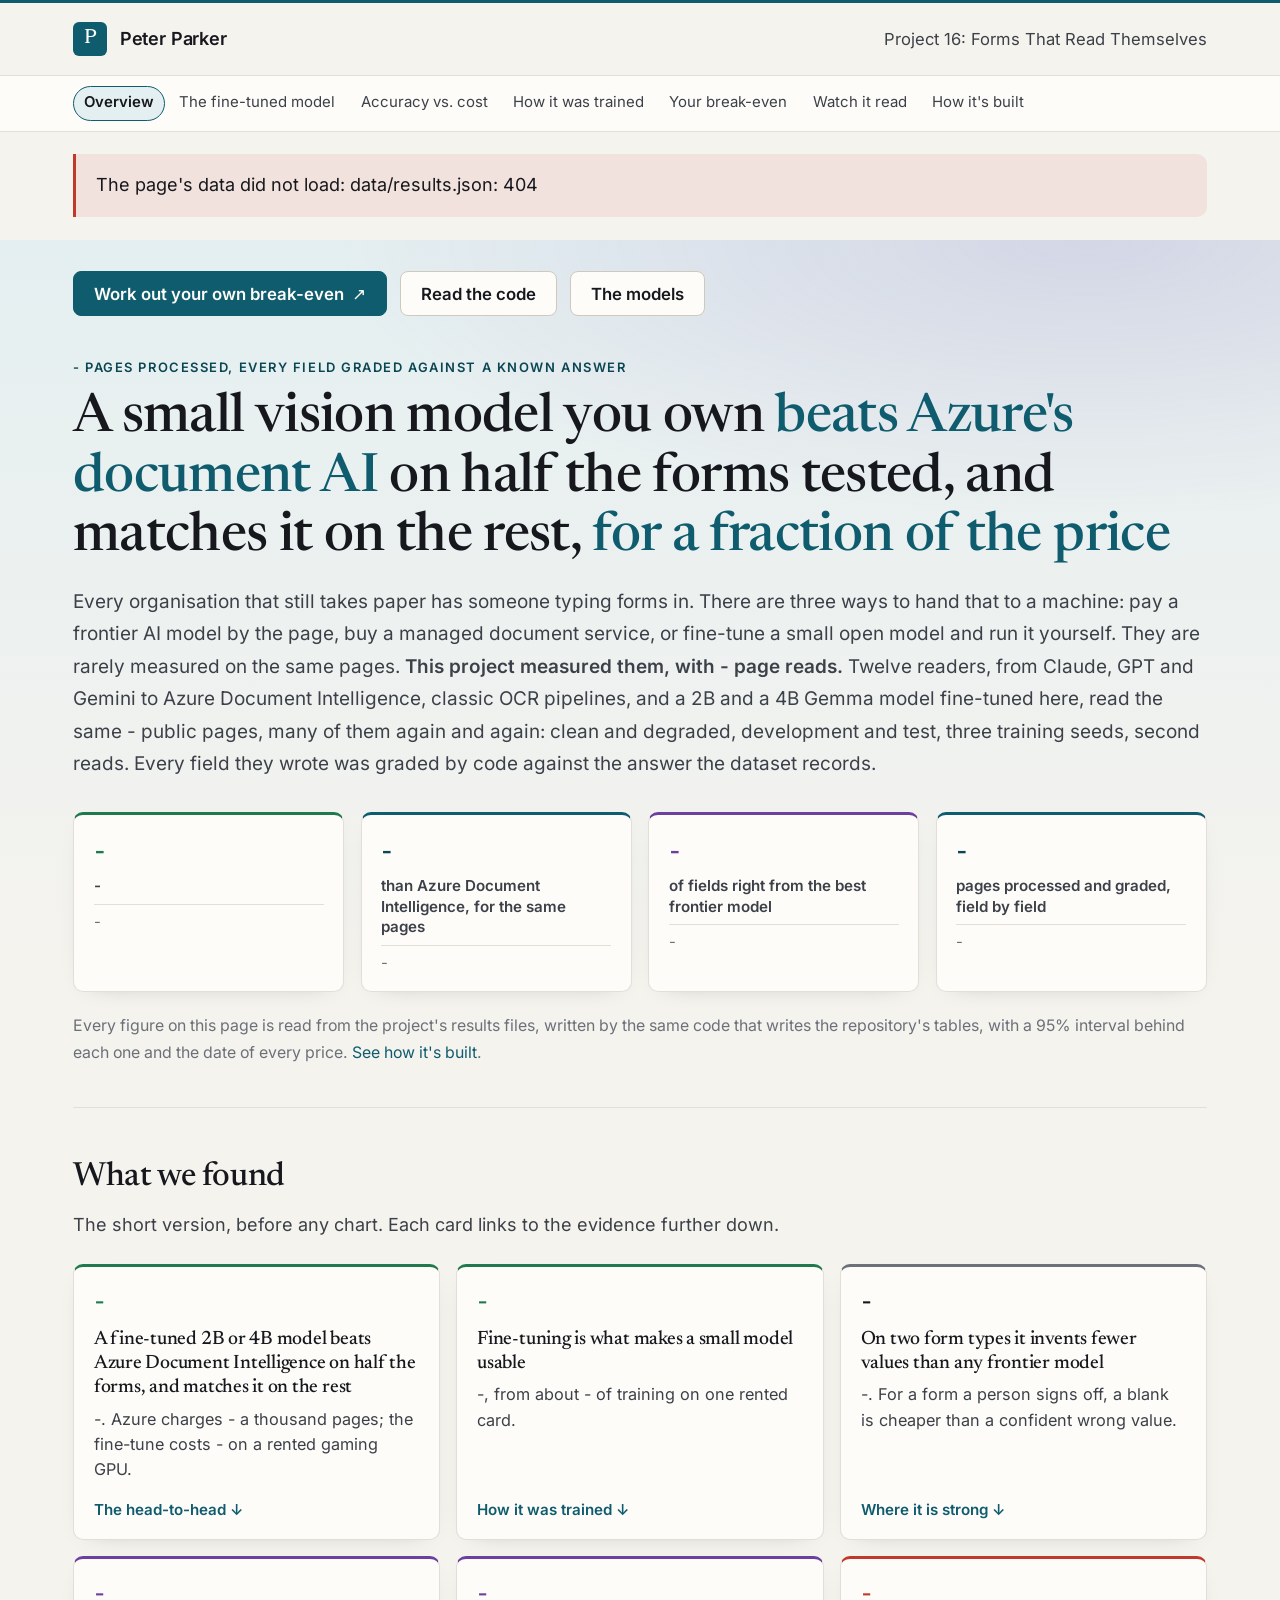
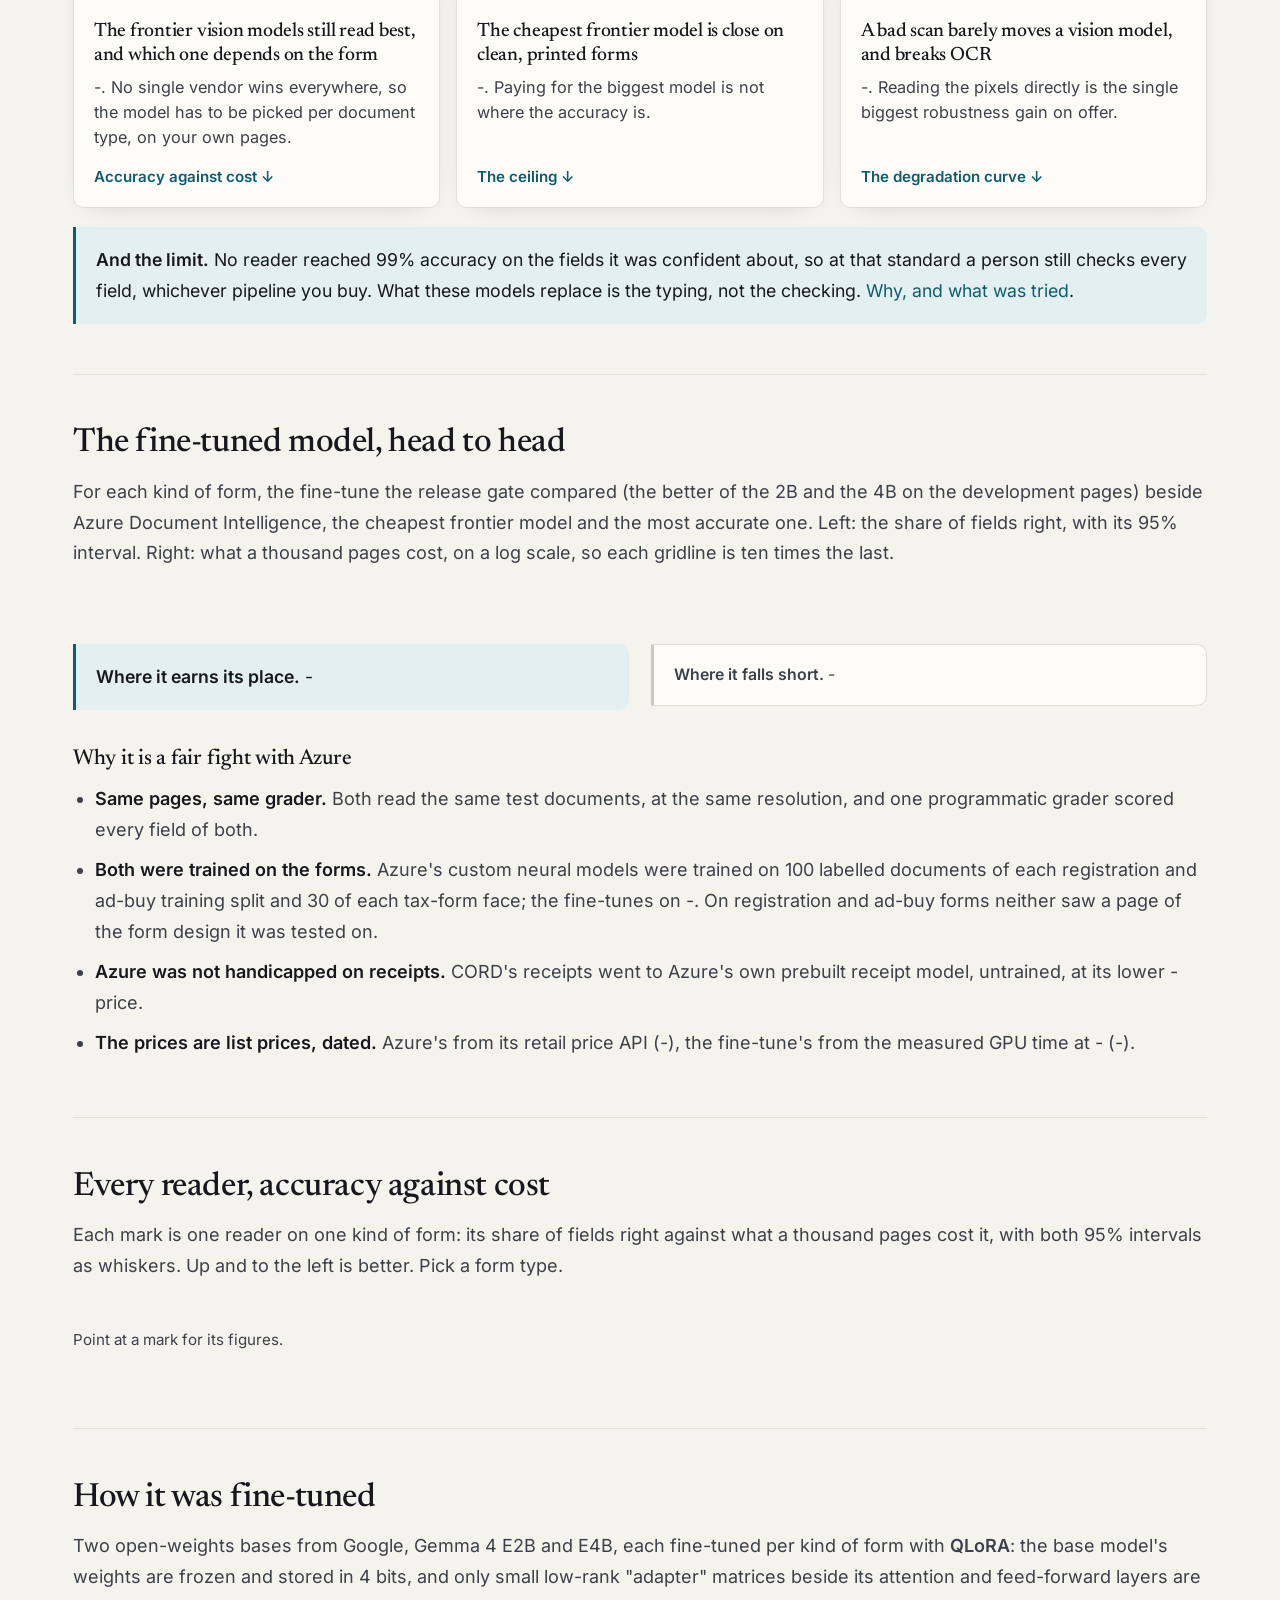
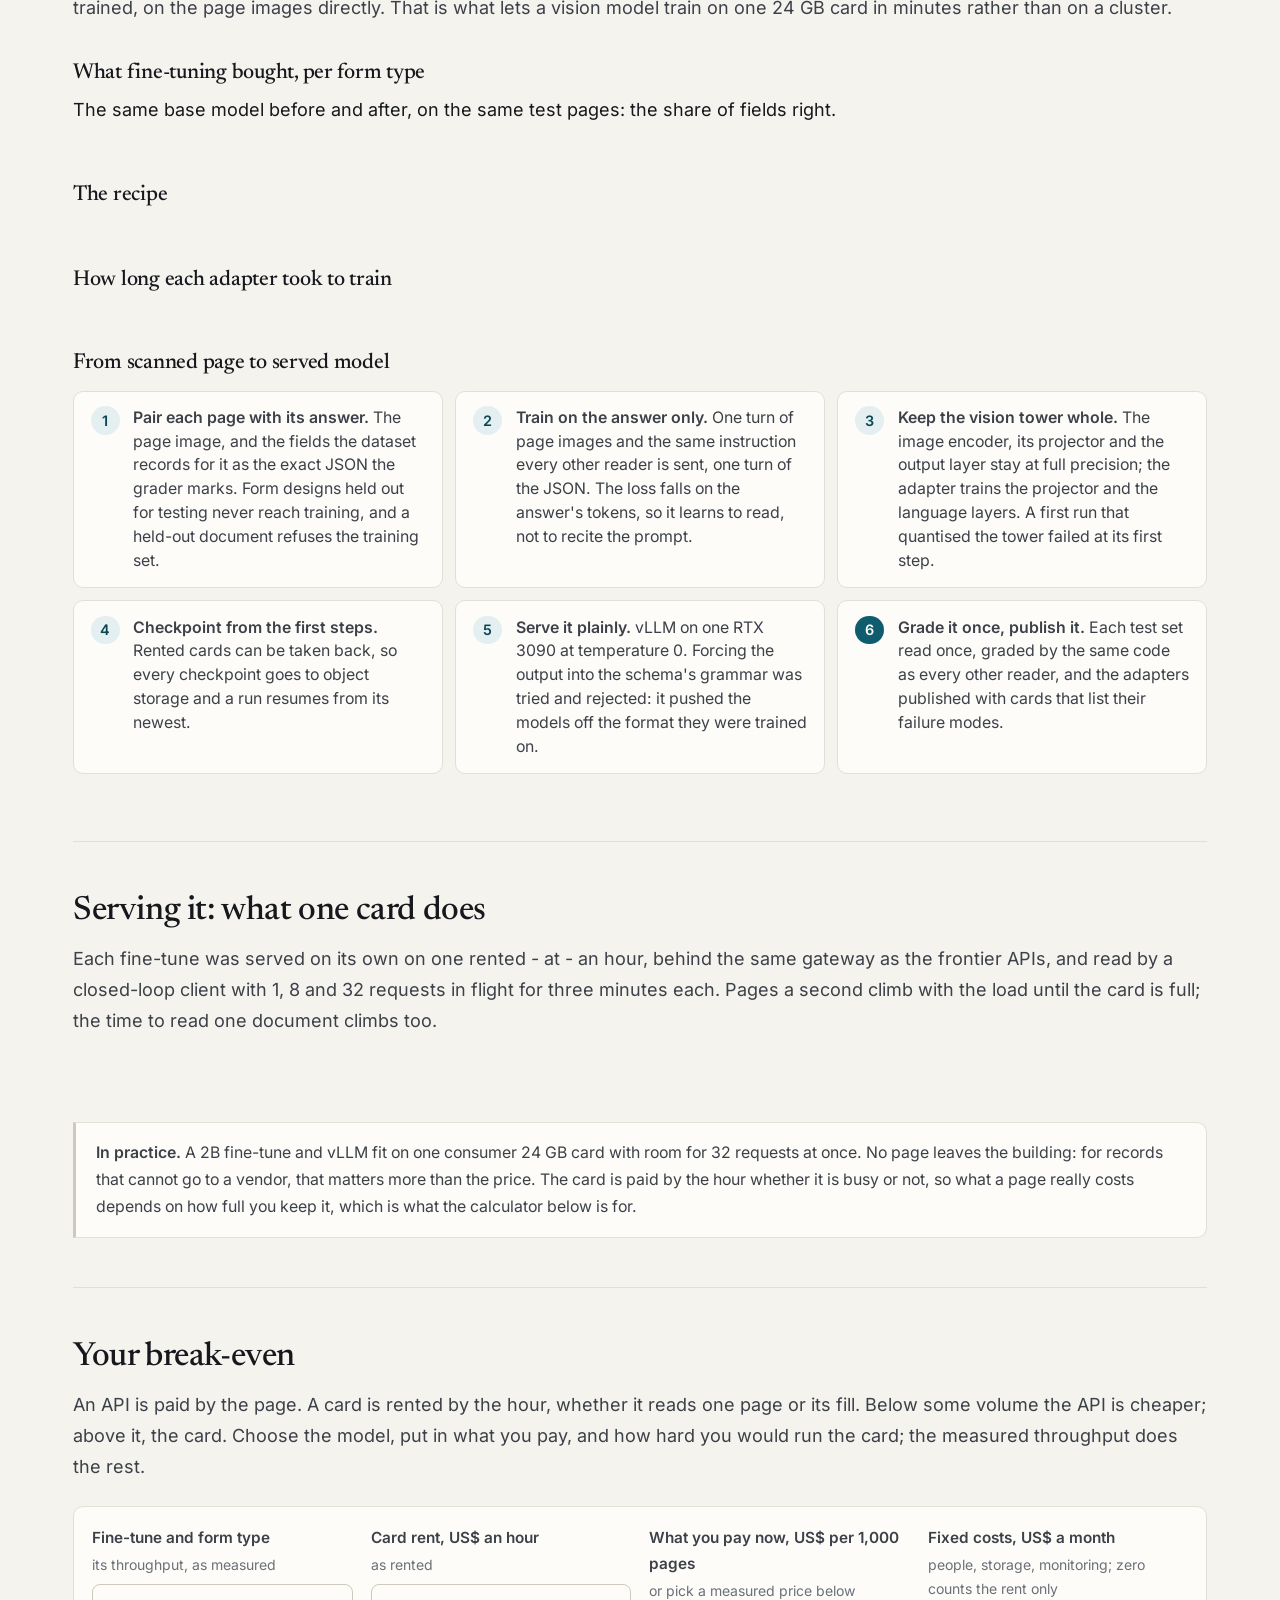
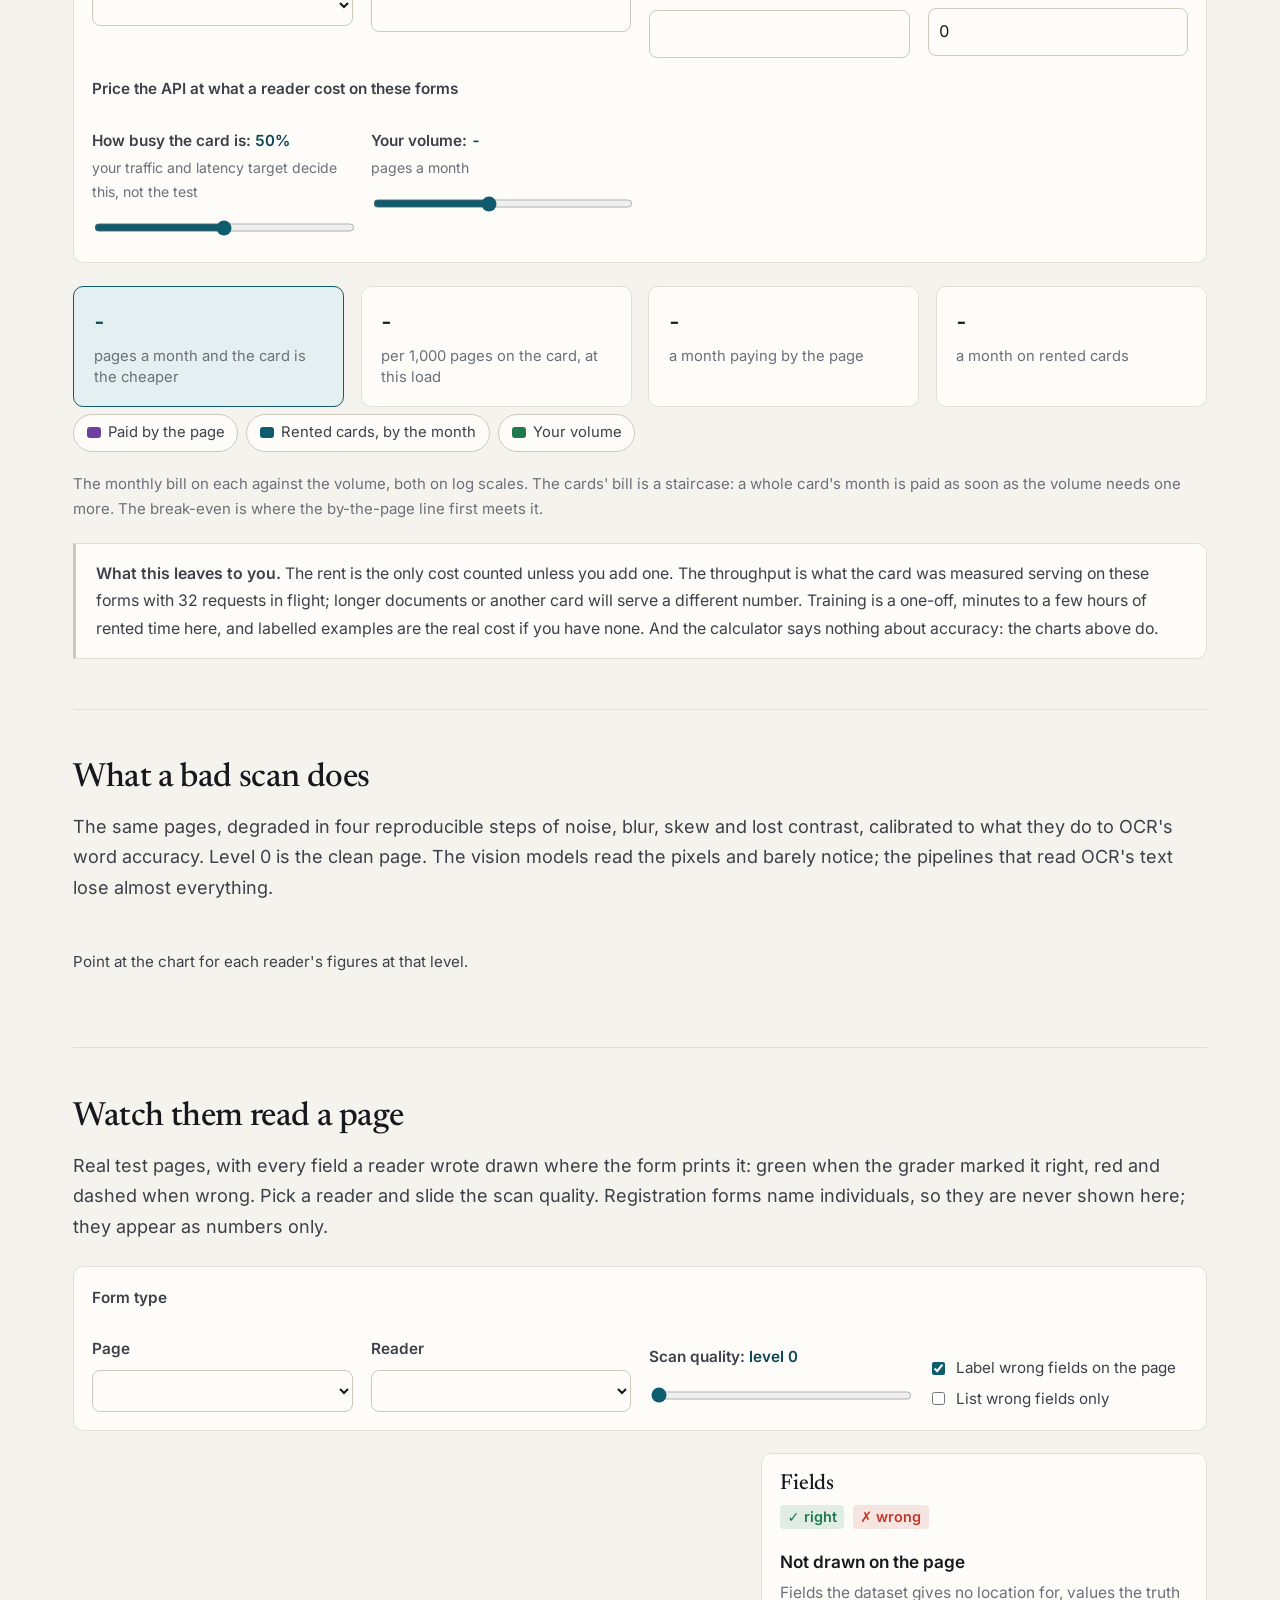
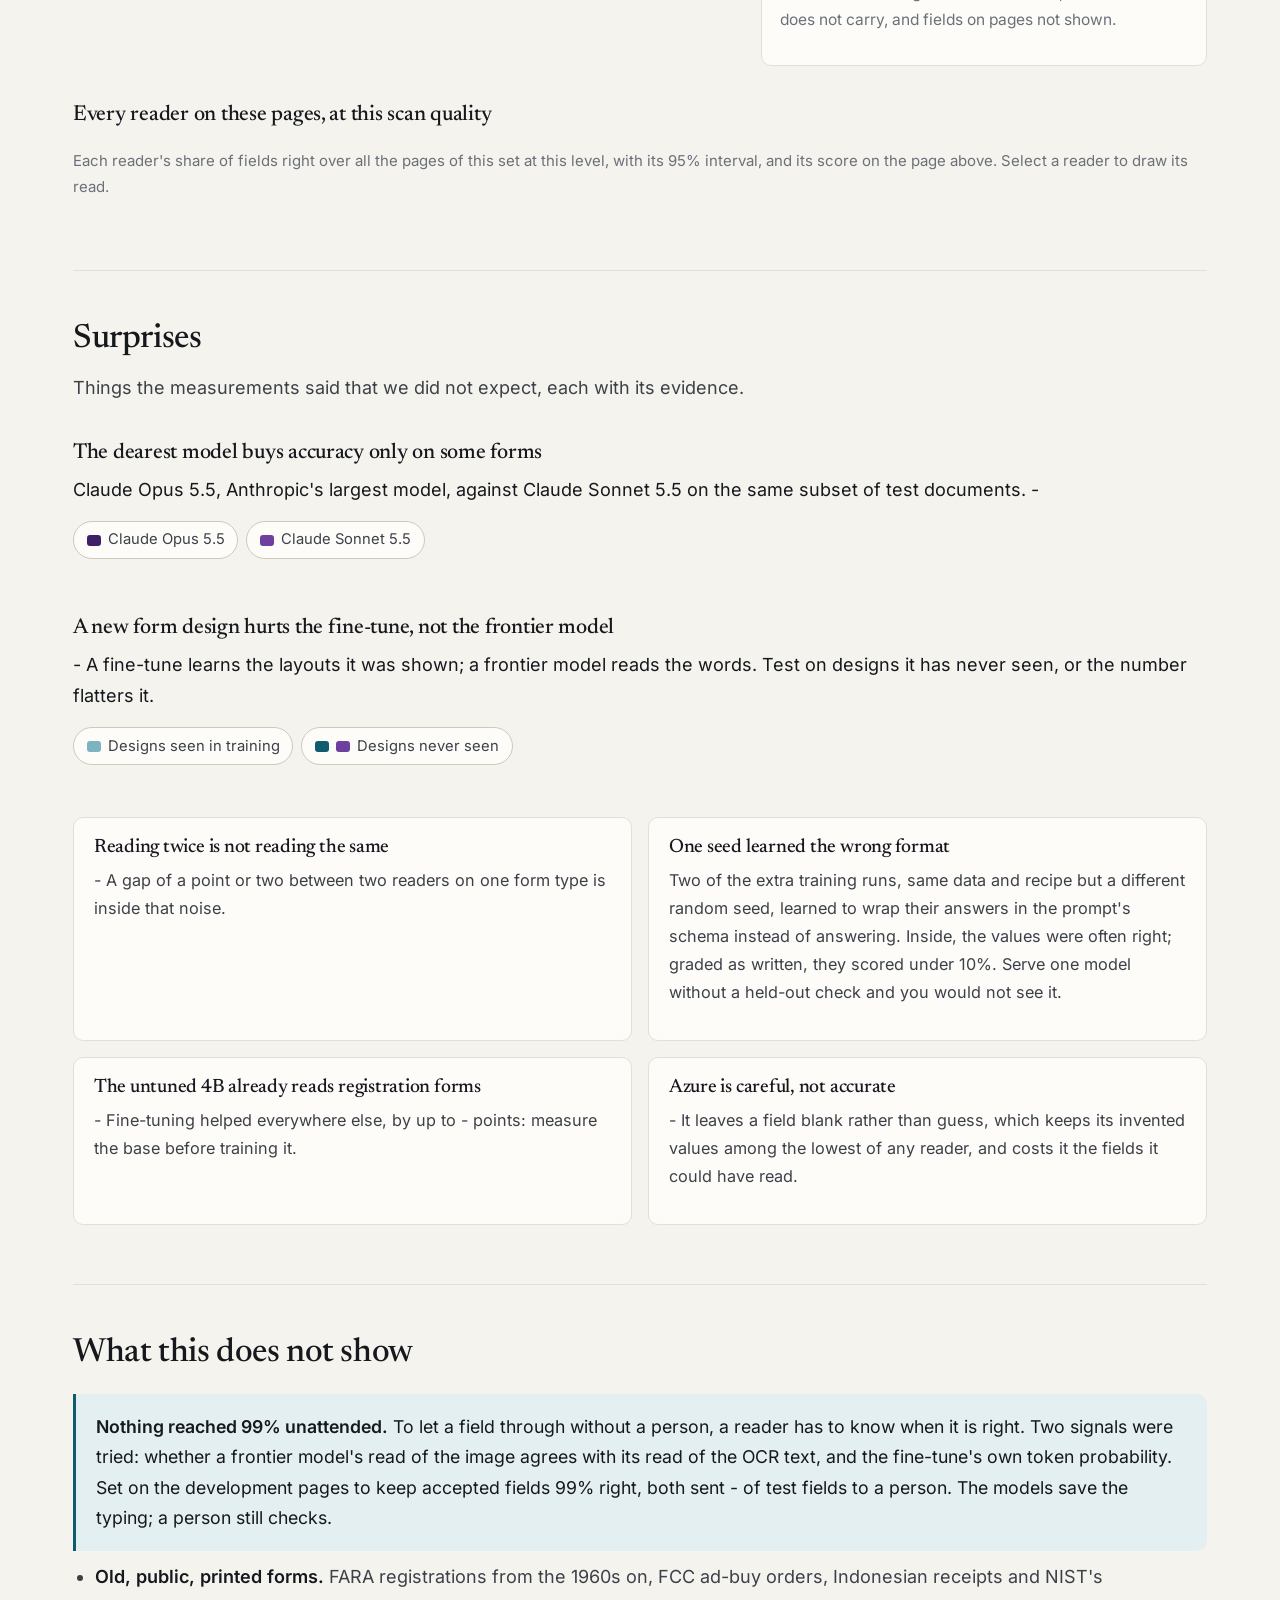
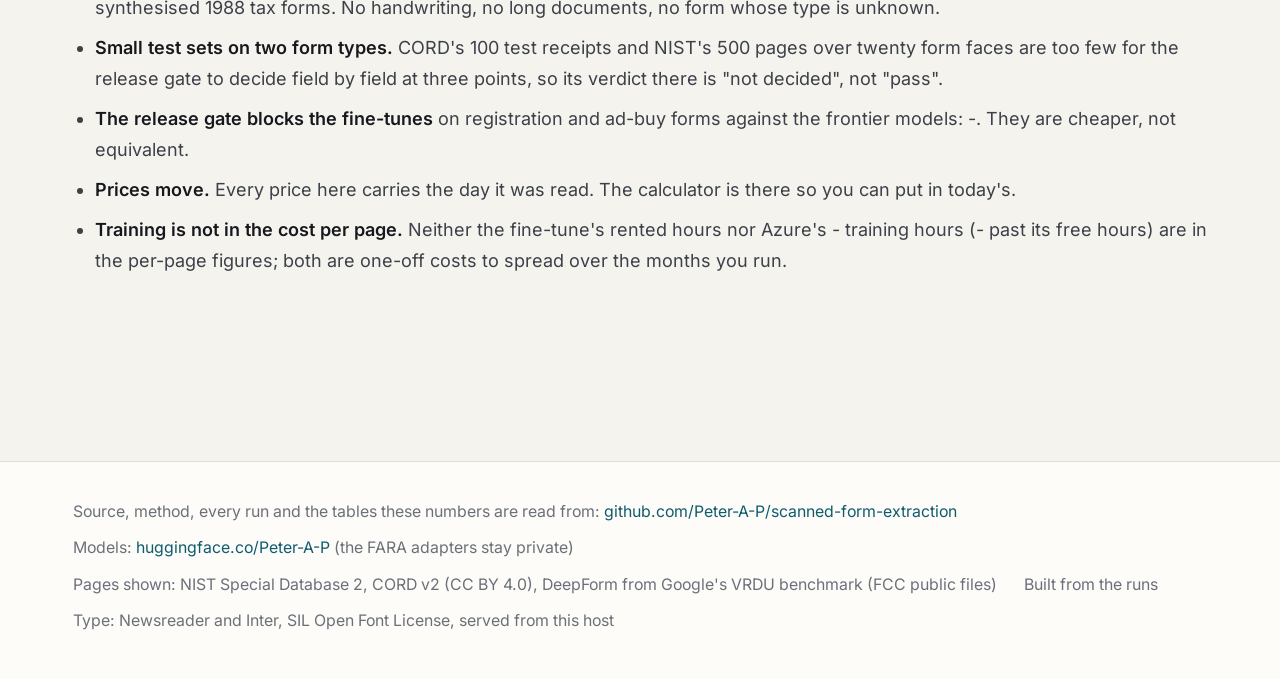
==== commit 73f116fd: "Site findings reordered (Azure, fine-tuning's lift, invention, the frontier, the cheapest model, bad" ====
--- a/legible/site/index.html
+++ b/legible/site/index.html
@@ -92,6 +92,20 @@
           <span data-fill="ft-price-range">-</span> on a rented gaming GPU.</p>
         <a href="#model">The head-to-head</a>
       </article>
+      <article class="finding good">
+        <p class="finding-figure" data-fill="f-lift-figure">-</p>
+        <h3>Fine-tuning is what makes a small model usable</h3>
+        <p><span data-fill="f-lift-detail">-</span>, from about
+          <span data-fill="train-minutes-range">-</span> of training on one rented card.</p>
+        <a href="#training">How it was trained</a>
+      </article>
+      <article class="finding">
+        <p class="finding-figure" data-fill="f-invent-figure">-</p>
+        <h3>On two form types it invents fewer values than any frontier model</h3>
+        <p><span data-fill="f-invent-detail">-</span>. For a form a person signs off, a blank is
+          cheaper than a confident wrong value.</p>
+        <a href="#model">Where it is strong</a>
+      </article>
       <article class="finding violet">
         <p class="finding-figure" data-fill="f-frontier-figure">-</p>
         <h3>The frontier vision models still read best, and which one depends on the form</h3>
@@ -99,33 +113,19 @@
           model has to be picked per document type, on your own pages.</p>
         <a href="#landscape">Accuracy against cost</a>
       </article>
+      <article class="finding violet">
+        <p class="finding-figure" data-fill="f-cheap-figure">-</p>
+        <h3>The cheapest frontier model is close on clean, printed forms</h3>
+        <p><span data-fill="f-cheap-detail">-</span>. Paying for the biggest model is not where
+          the accuracy is.</p>
+        <a href="#surprises">The ceiling</a>
+      </article>
       <article class="finding warn">
         <p class="finding-figure" data-fill="f-scan-figure">-</p>
         <h3>A bad scan barely moves a vision model, and breaks OCR</h3>
         <p><span data-fill="f-scan-detail">-</span>. Reading the pixels directly is the
           single biggest robustness gain on offer.</p>
         <a href="#scans">The degradation curve</a>
-      </article>
-      <article class="finding good">
-        <p class="finding-figure" data-fill="f-lift-figure">-</p>
-        <h3>Fine-tuning is what makes a small model usable</h3>
-        <p><span data-fill="f-lift-detail">-</span>, from about
-          <span data-fill="train-minutes-range">-</span> of training on one rented card.</p>
-        <a href="#training">How it was trained</a>
-      </article>
-      <article class="finding">
-        <p class="finding-figure" data-fill="f-invent-figure">-</p>
-        <h3>On two form types it invents fewer values than any frontier model</h3>
-        <p><span data-fill="f-invent-detail">-</span>. For a form a person signs off, a blank is
-          cheaper than a confident wrong value.</p>
-        <a href="#model">Where it is strong</a>
-      </article>
-      <article class="finding violet">
-        <p class="finding-figure" data-fill="f-cheap-figure">-</p>
-        <h3>The cheapest frontier model is close on clean, printed forms</h3>
-        <p><span data-fill="f-cheap-detail">-</span>. Paying for the biggest model is not where
-          the accuracy is.</p>
-        <a href="#surprises">The ceiling</a>
       </article>
     </div>
     <div class="verdict">
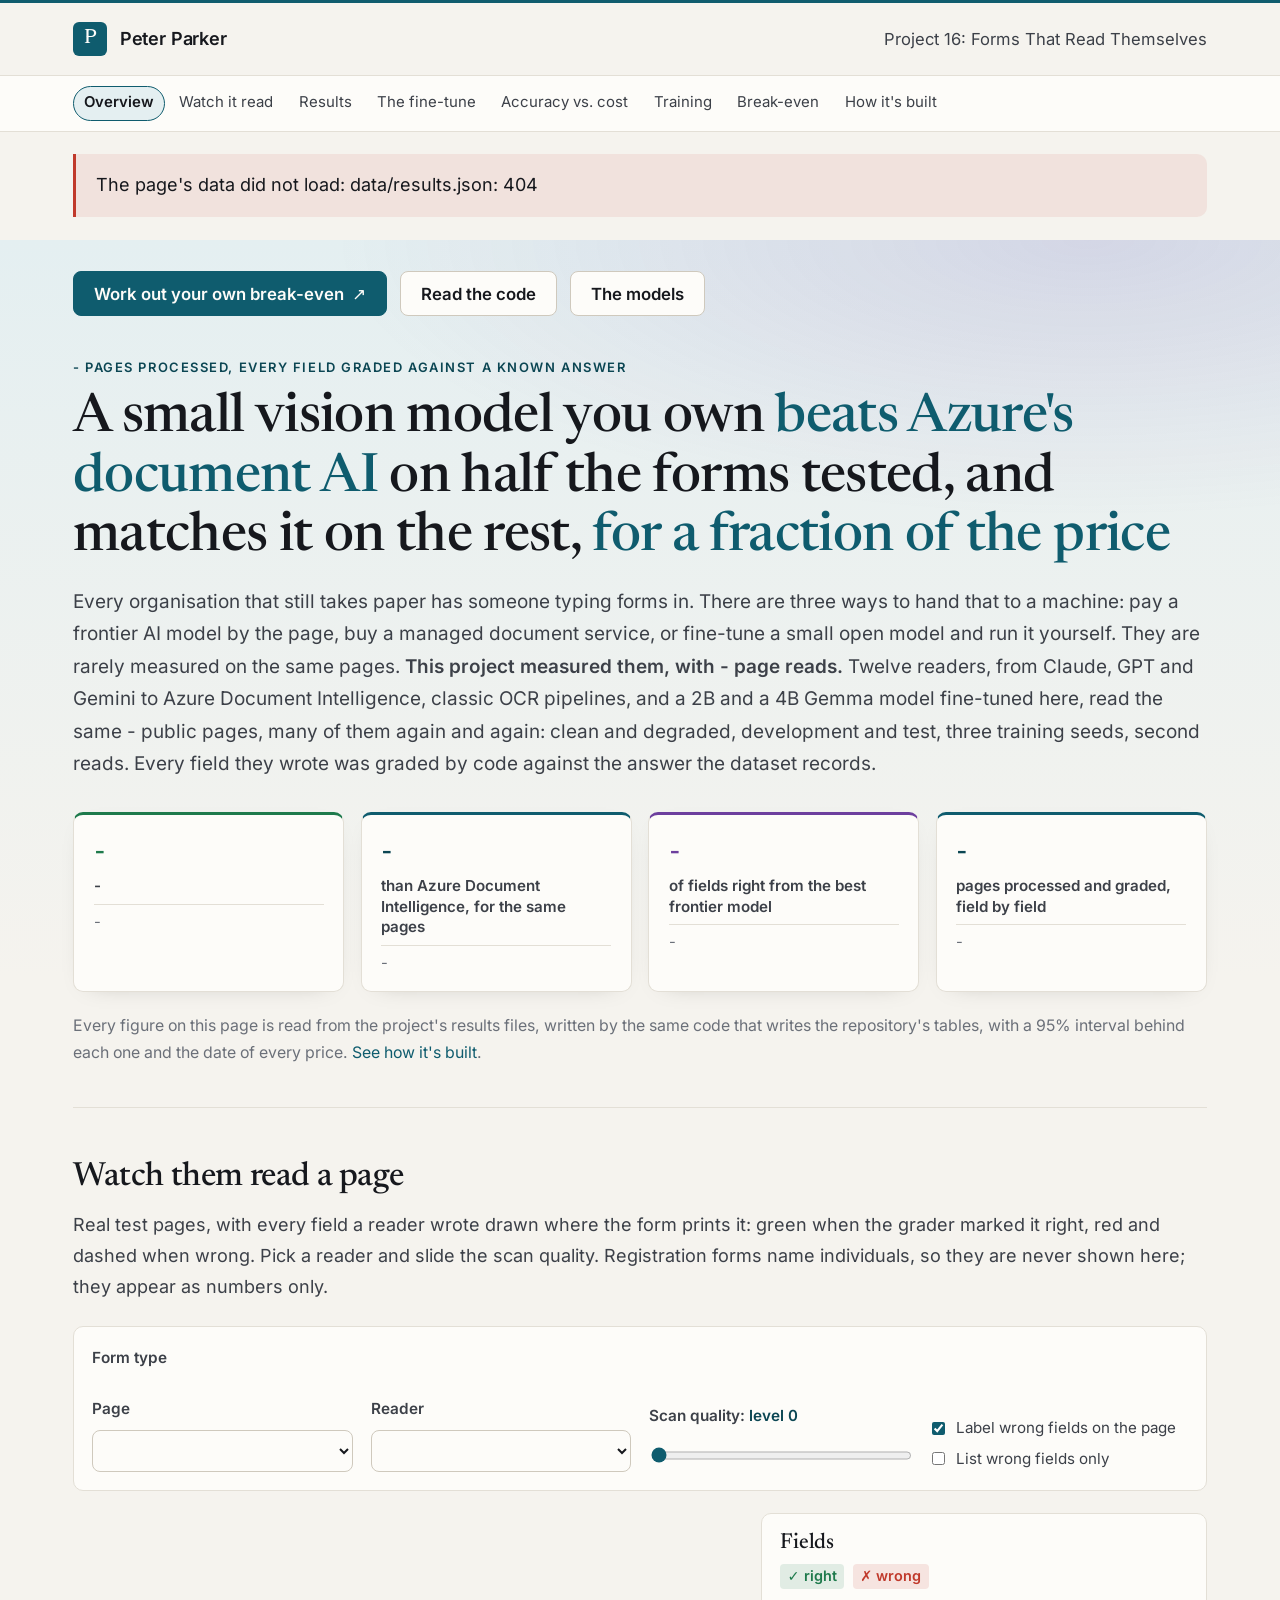
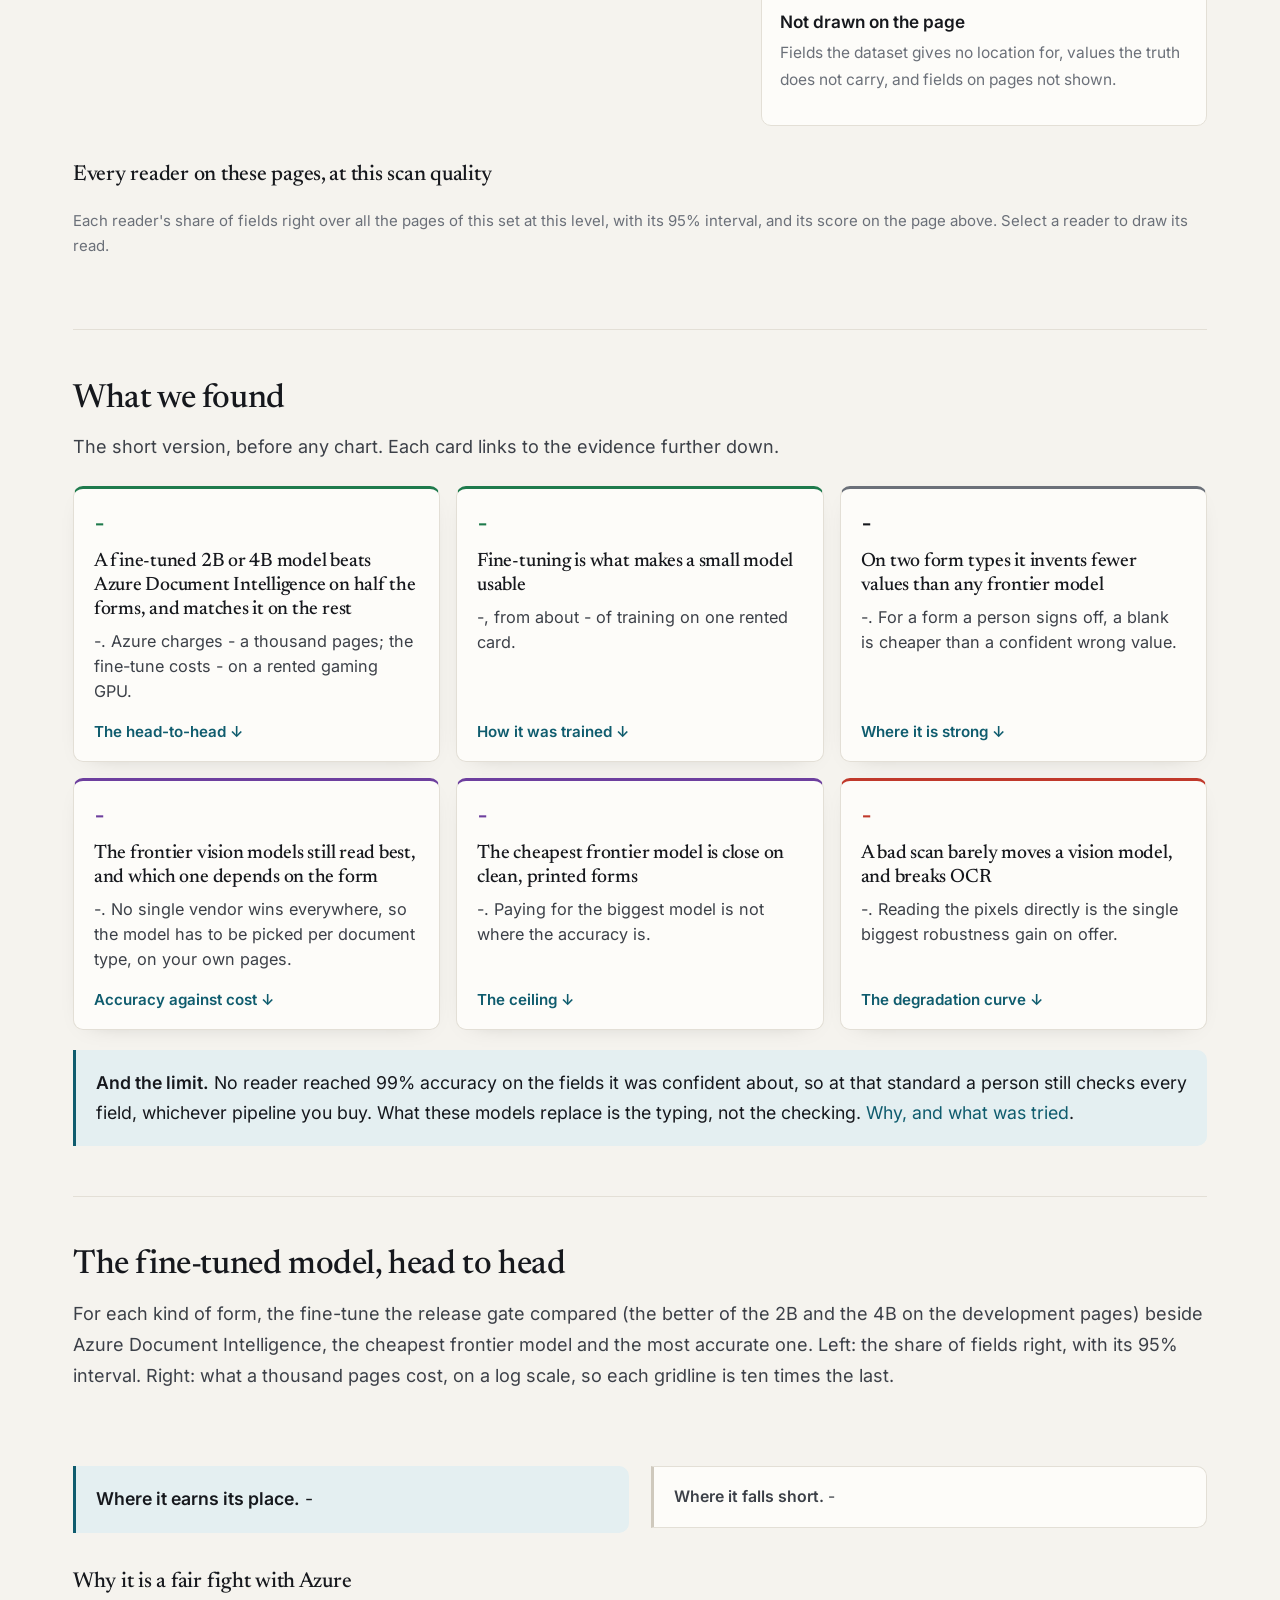
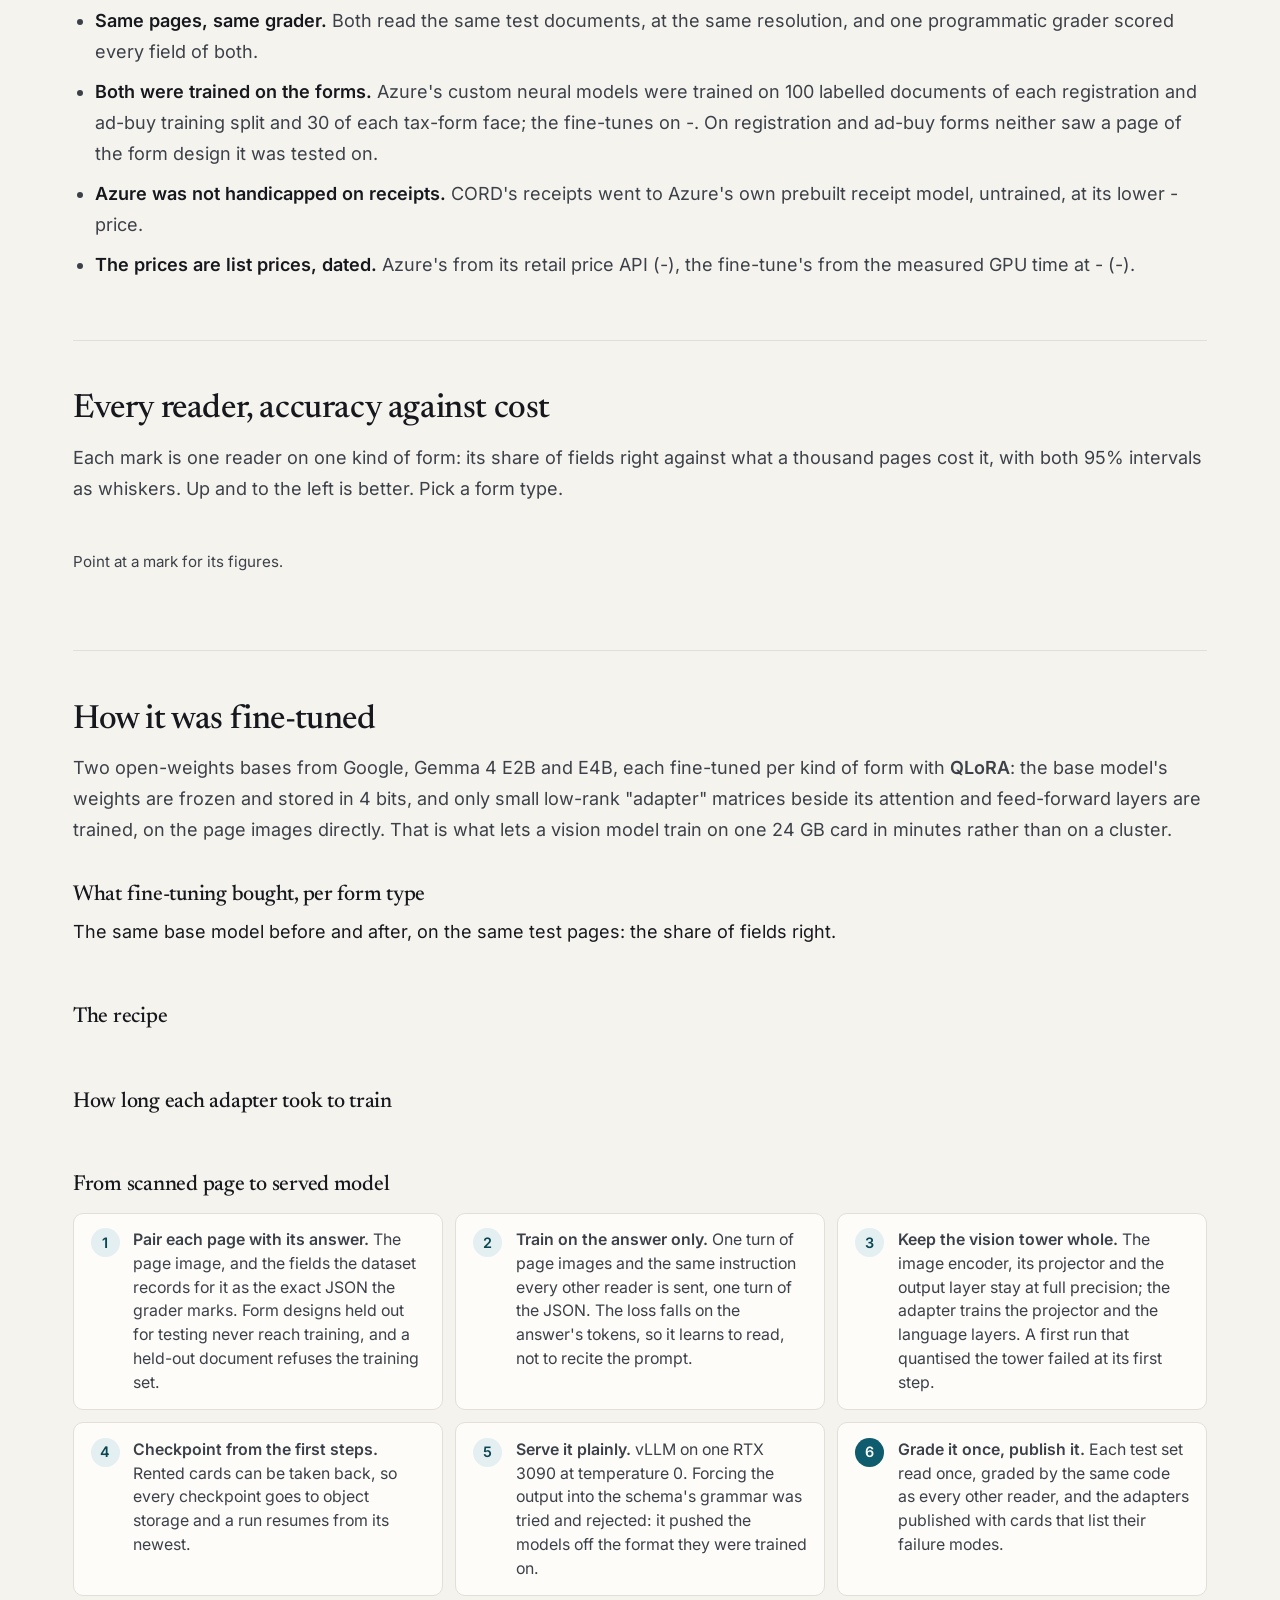
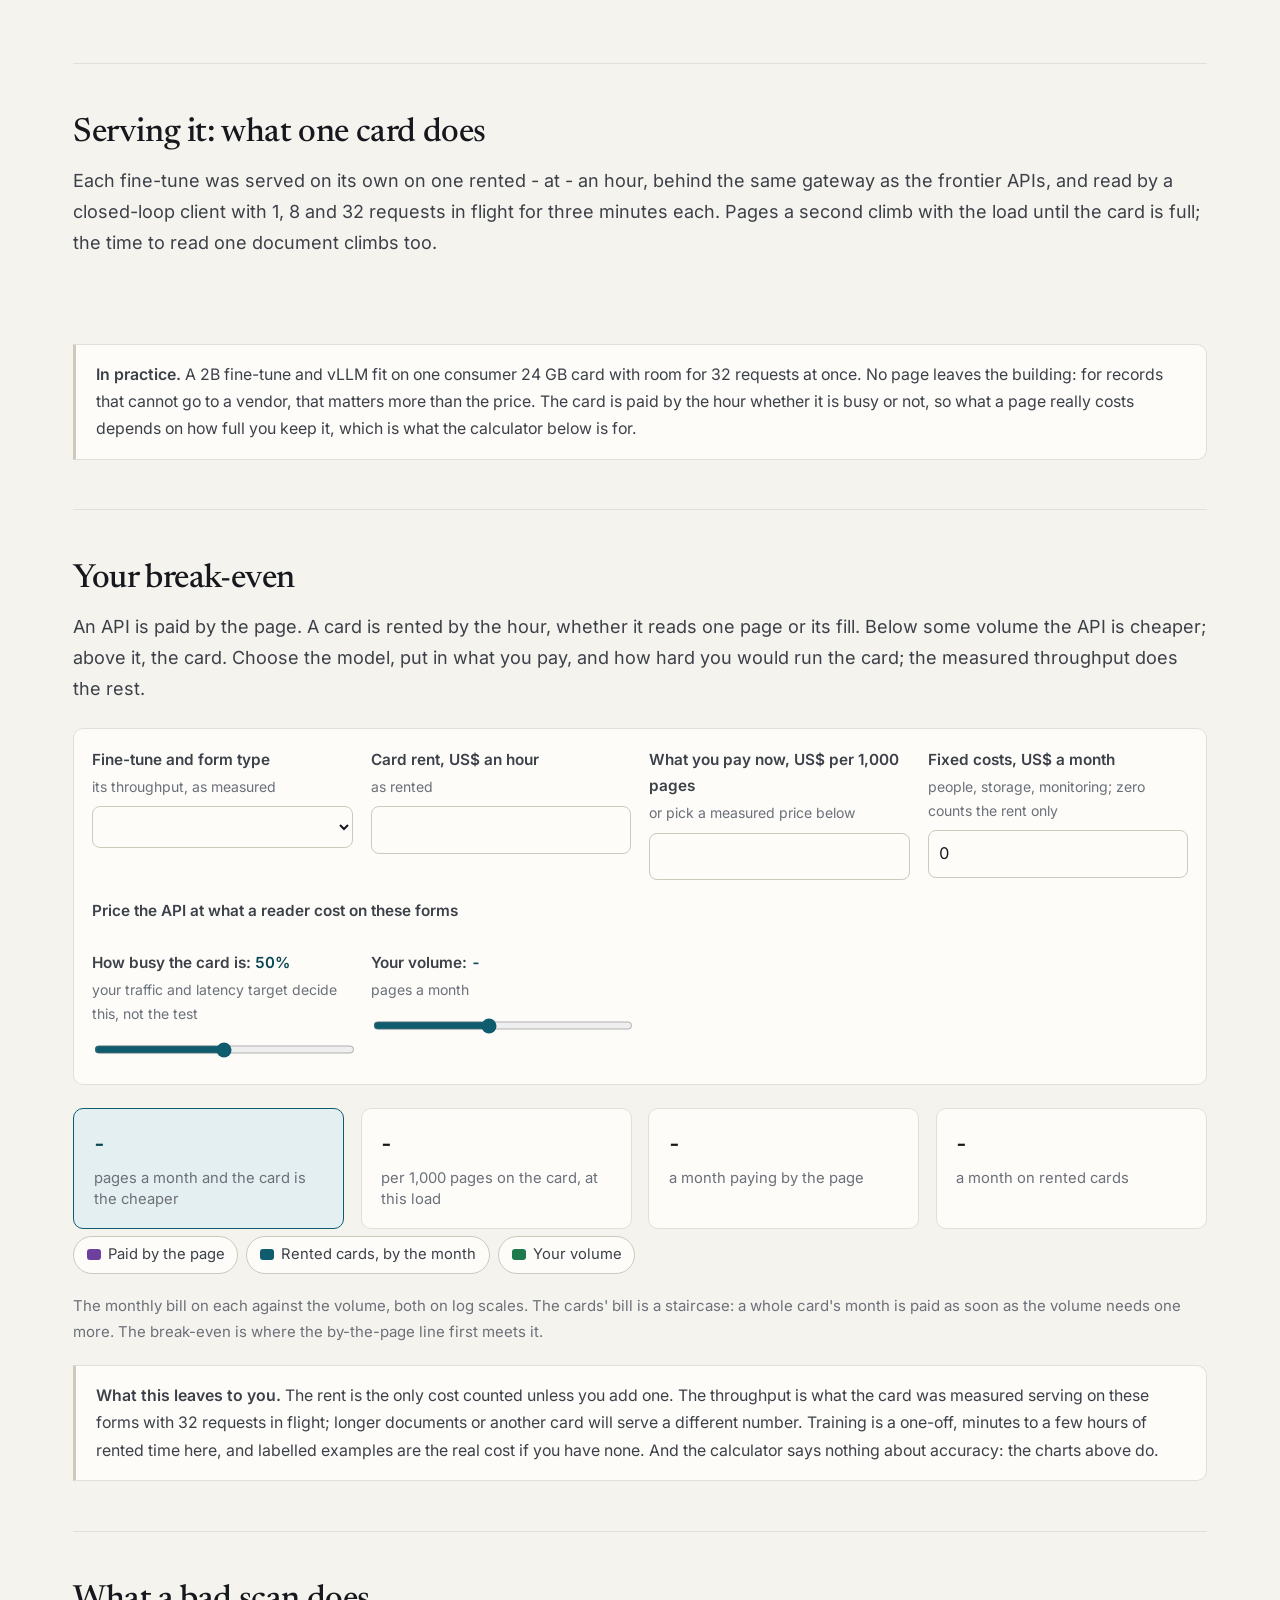
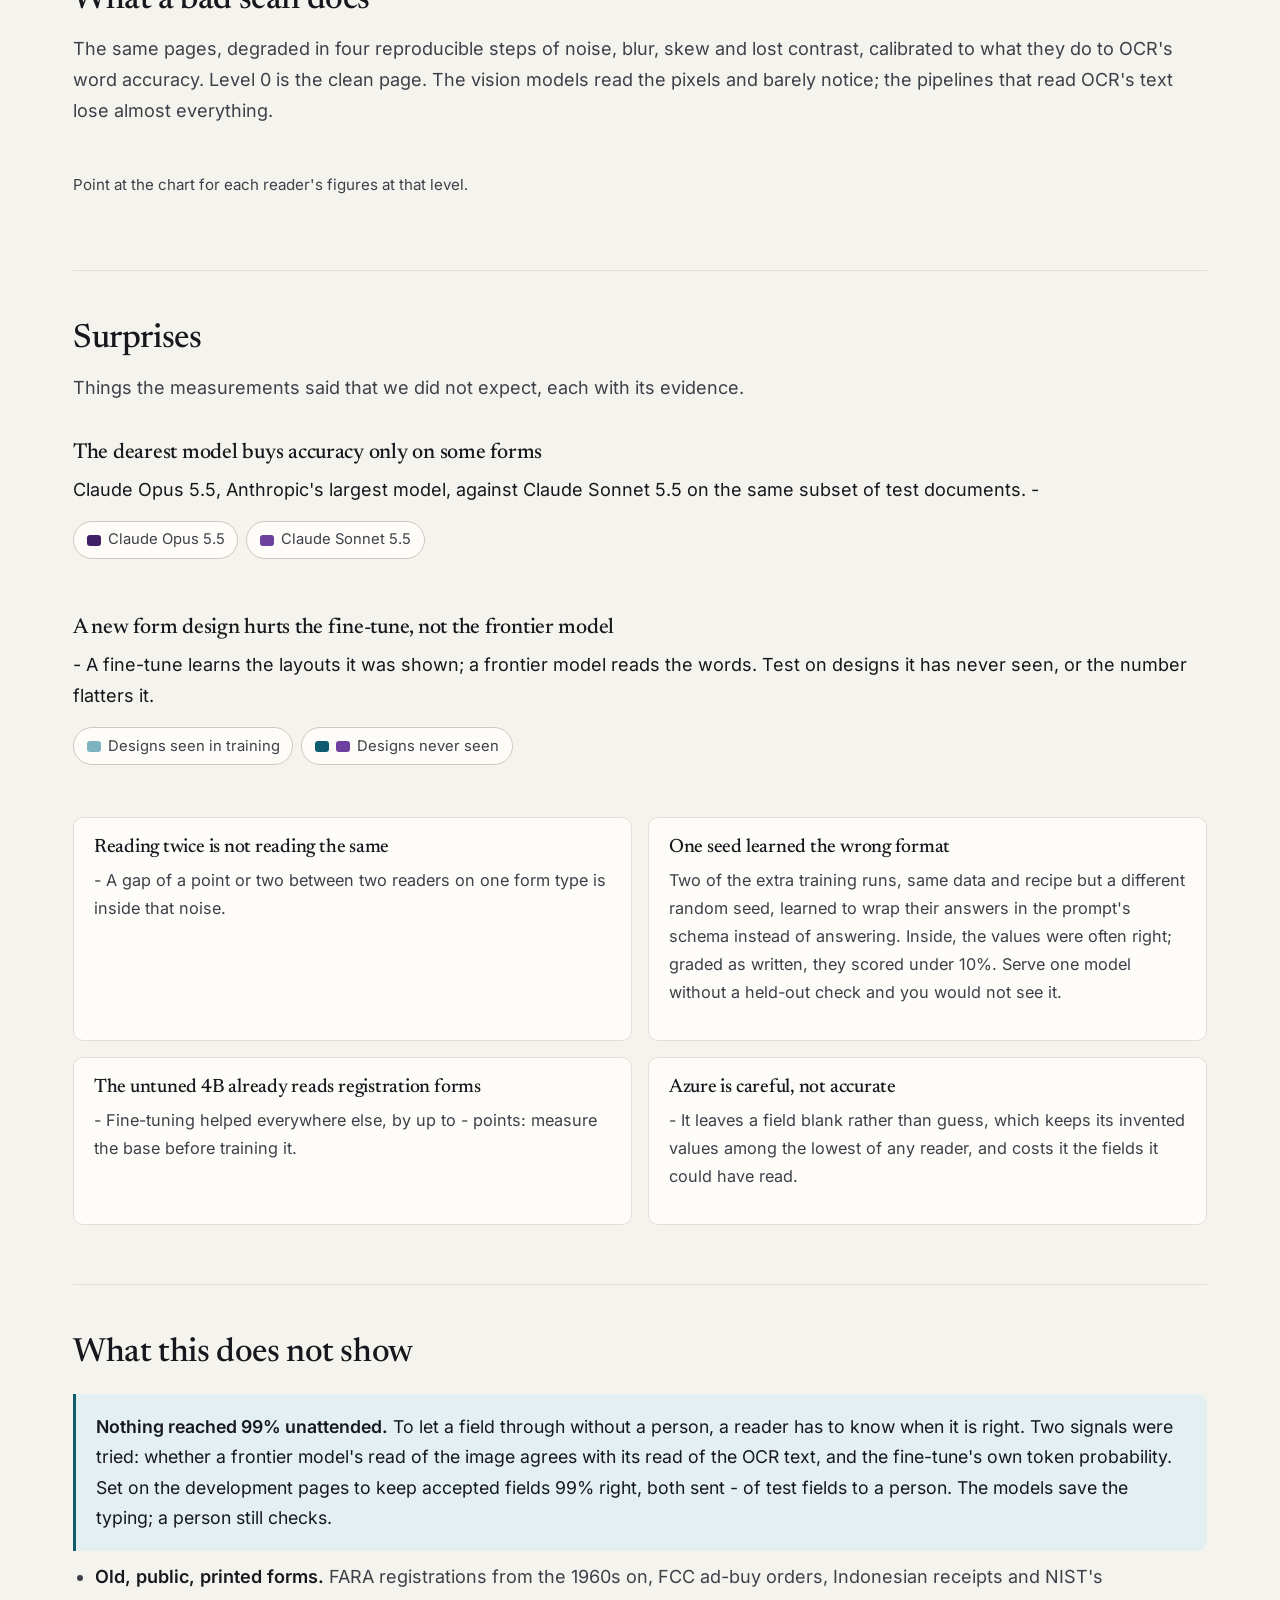
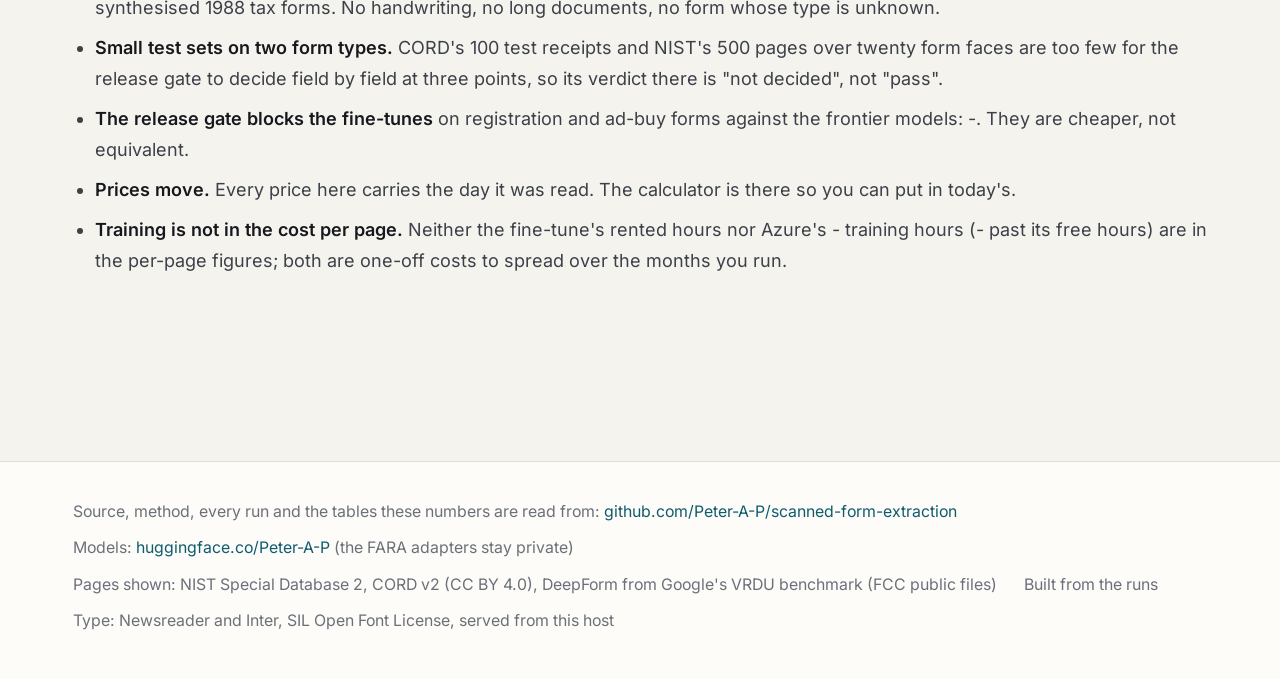
==== commit 778f2040: "Site: the page viewer moved up, straight after the opening; 'Results' in the menu for What we found," ====
--- a/legible/site/index.html
+++ b/legible/site/index.html
@@ -19,11 +19,12 @@
 <nav class="tabs" aria-label="This site">
   <div class="tabs-inner">
     <a href="index.html" aria-current="page">Overview</a>
-    <a href="#model">The fine-tuned model</a>
+    <a href="#viewer">Watch it read</a>
+    <a href="#findings">Results</a>
+    <a href="#model">The fine-tune</a>
     <a href="#landscape">Accuracy vs. cost</a>
-    <a href="#training">How it was trained</a>
-    <a href="#calculator">Your break-even</a>
-    <a href="#viewer">Watch it read</a>
+    <a href="#training">Training</a>
+    <a href="#calculator">Break-even</a>
     <a href="architecture.html">How it's built</a>
   </div>
 </nav>
@@ -77,6 +78,60 @@
     </p>
     <noscript><p class="noscript">The figures and charts on this page need JavaScript. Every number is also in the repository's README, as tables.</p></noscript>
   </header>
+
+  <section class="section" id="viewer">
+    <h2>Watch them read a page</h2>
+    <p class="section-lead">
+      Real test pages, with every field a reader wrote drawn where the form prints it: green when the
+      grader marked it right, red and dashed when wrong. Pick a reader and slide the scan quality.
+      Registration forms name individuals, so they are never shown here; they appear as numbers only.
+    </p>
+    <div class="controls viewer-controls">
+      <div class="control wide">
+        <span class="label-text">Form type</span>
+        <div class="button-row" role="group" aria-label="Form type" id="corpora"></div>
+      </div>
+      <div class="control">
+        <label for="page">Page</label>
+        <select id="page"></select>
+      </div>
+      <div class="control">
+        <label for="arm">Reader</label>
+        <select id="arm"></select>
+      </div>
+      <div class="control">
+        <label for="level">Scan quality: <output id="level-name">level 0</output><span class="hint" id="level-note"></span></label>
+        <input type="range" id="level" min="0" max="4" step="1" value="0">
+      </div>
+      <div class="control checks">
+        <label class="check"><input type="checkbox" id="labels" checked> Label wrong fields on the page</label>
+        <label class="check"><input type="checkbox" id="wrong-only"> List wrong fields only</label>
+      </div>
+    </div>
+
+    <div class="viewer">
+      <figure class="page-figure">
+        <div id="sheets"></div>
+        <figcaption id="caption"></figcaption>
+      </figure>
+      <aside class="fields" aria-labelledby="fields-h">
+        <h3 id="fields-h">Fields</h3>
+        <p id="summary" class="summary"></p>
+        <p class="keys"><span class="key ok">right</span> <span class="key bad">wrong</span></p>
+        <ol id="field-list" class="field-list"></ol>
+        <h4 id="unplaced-h">Not drawn on the page</h4>
+        <p class="note" id="unplaced-note">Fields the dataset gives no location for, values the truth does not carry, and fields on pages not shown.</p>
+        <ol id="unplaced" class="field-list"></ol>
+      </aside>
+    </div>
+
+    <h3 class="subhead">Every reader on these pages, at this scan quality</h3>
+    <p class="note" id="arms-note"></p>
+    <figure class="chart-figure" data-table="arms">
+      <div class="chart" id="arms-chart"></div>
+      <figcaption>Each reader's share of fields right over all the pages of this set at this level, with its 95% interval, and its score on the page above. Select a reader to draw its read.</figcaption>
+    </figure>
+  </section>
 
   <section class="section" id="findings">
     <h2>What we found</h2>
@@ -330,60 +385,6 @@
       <div class="chart wide-chart" id="scans-chart"></div>
       <p class="readout" id="scans-readout" aria-live="polite">Point at the chart for each reader's figures at that level.</p>
       <figcaption id="scans-caption"></figcaption>
-    </figure>
-  </section>
-
-  <section class="section" id="viewer">
-    <h2>Watch them read a page</h2>
-    <p class="section-lead">
-      Real test pages, with every field a reader wrote drawn where the form prints it: green when the
-      grader marked it right, red and dashed when wrong. Pick a reader and slide the scan quality.
-      Registration forms name individuals, so they are never shown here; they appear as numbers only.
-    </p>
-    <div class="controls viewer-controls">
-      <div class="control wide">
-        <span class="label-text">Form type</span>
-        <div class="button-row" role="group" aria-label="Form type" id="corpora"></div>
-      </div>
-      <div class="control">
-        <label for="page">Page</label>
-        <select id="page"></select>
-      </div>
-      <div class="control">
-        <label for="arm">Reader</label>
-        <select id="arm"></select>
-      </div>
-      <div class="control">
-        <label for="level">Scan quality: <output id="level-name">level 0</output><span class="hint" id="level-note"></span></label>
-        <input type="range" id="level" min="0" max="4" step="1" value="0">
-      </div>
-      <div class="control checks">
-        <label class="check"><input type="checkbox" id="labels" checked> Label wrong fields on the page</label>
-        <label class="check"><input type="checkbox" id="wrong-only"> List wrong fields only</label>
-      </div>
-    </div>
-
-    <div class="viewer">
-      <figure class="page-figure">
-        <div id="sheets"></div>
-        <figcaption id="caption"></figcaption>
-      </figure>
-      <aside class="fields" aria-labelledby="fields-h">
-        <h3 id="fields-h">Fields</h3>
-        <p id="summary" class="summary"></p>
-        <p class="keys"><span class="key ok">right</span> <span class="key bad">wrong</span></p>
-        <ol id="field-list" class="field-list"></ol>
-        <h4 id="unplaced-h">Not drawn on the page</h4>
-        <p class="note" id="unplaced-note">Fields the dataset gives no location for, values the truth does not carry, and fields on pages not shown.</p>
-        <ol id="unplaced" class="field-list"></ol>
-      </aside>
-    </div>
-
-    <h3 class="subhead">Every reader on these pages, at this scan quality</h3>
-    <p class="note" id="arms-note"></p>
-    <figure class="chart-figure" data-table="arms">
-      <div class="chart" id="arms-chart"></div>
-      <figcaption>Each reader's share of fields right over all the pages of this set at this level, with its 95% interval, and its score on the page above. Select a reader to draw its read.</figcaption>
     </figure>
   </section>
 
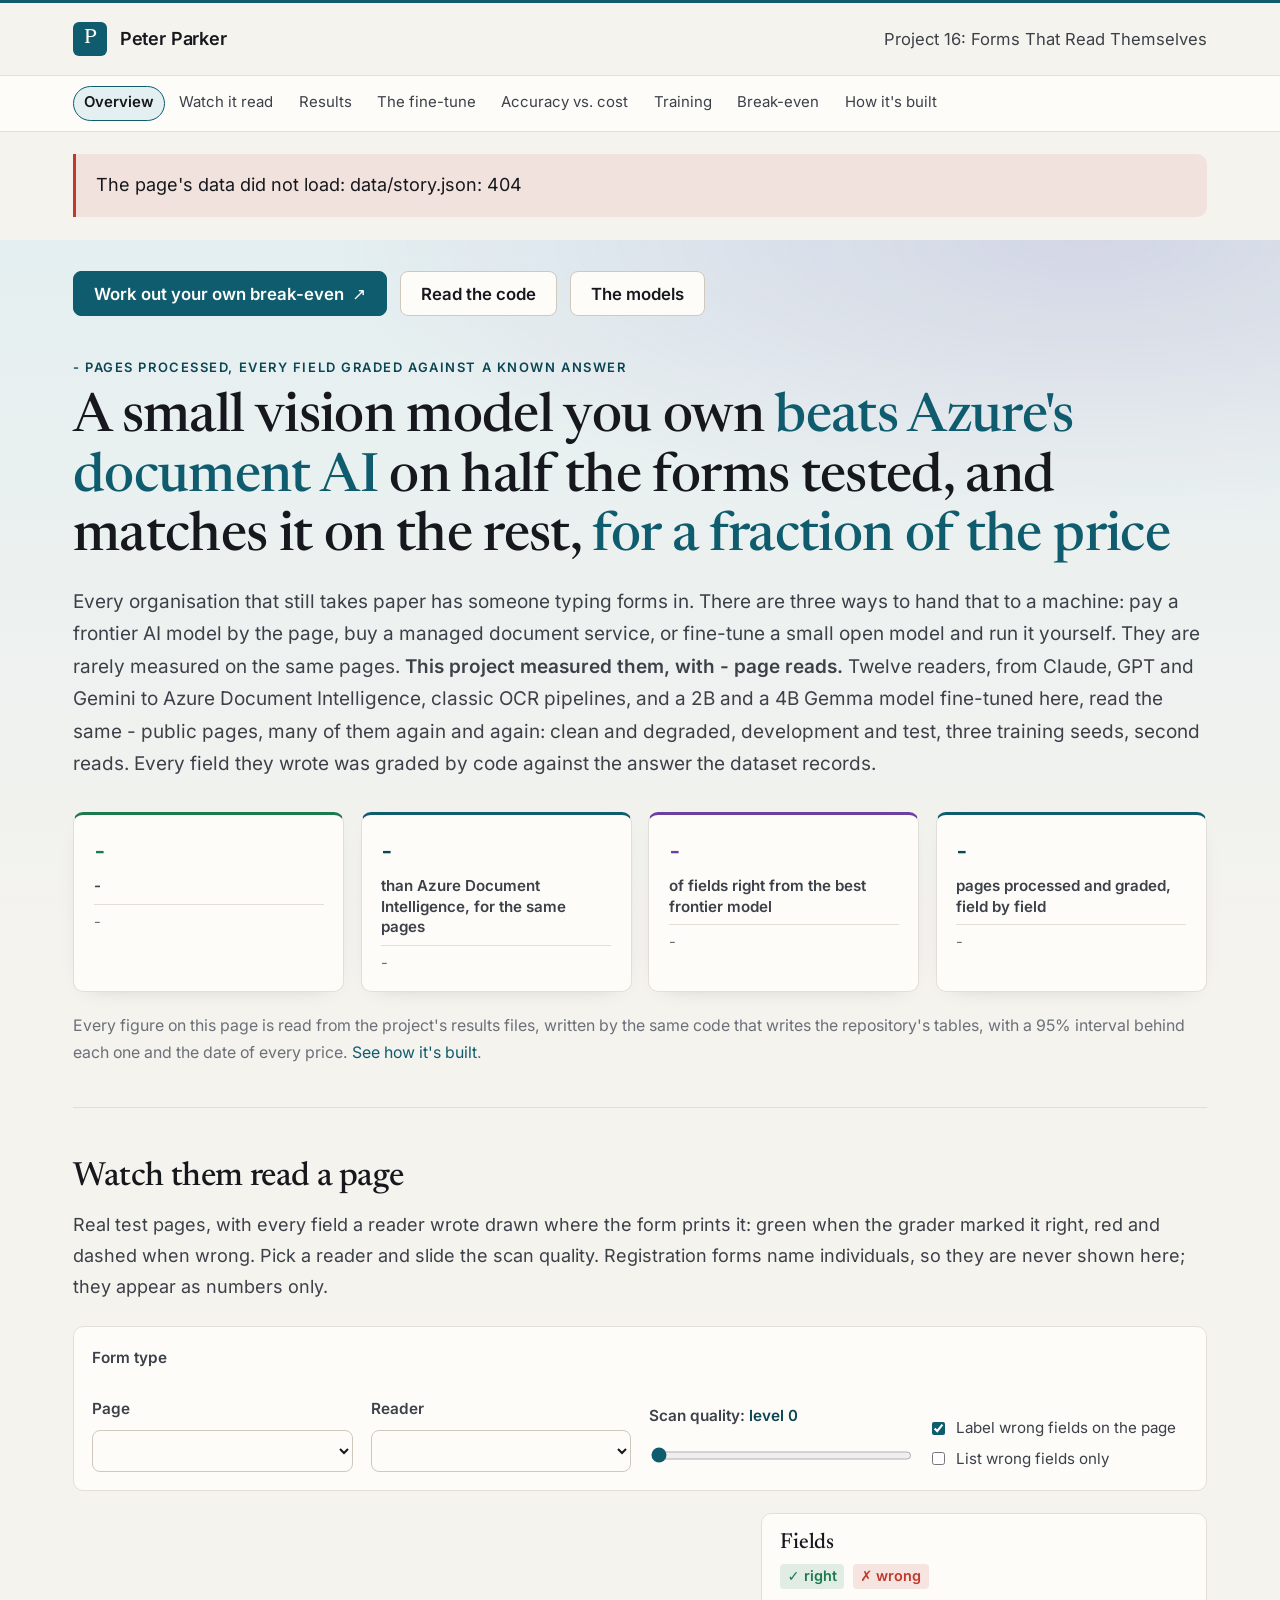
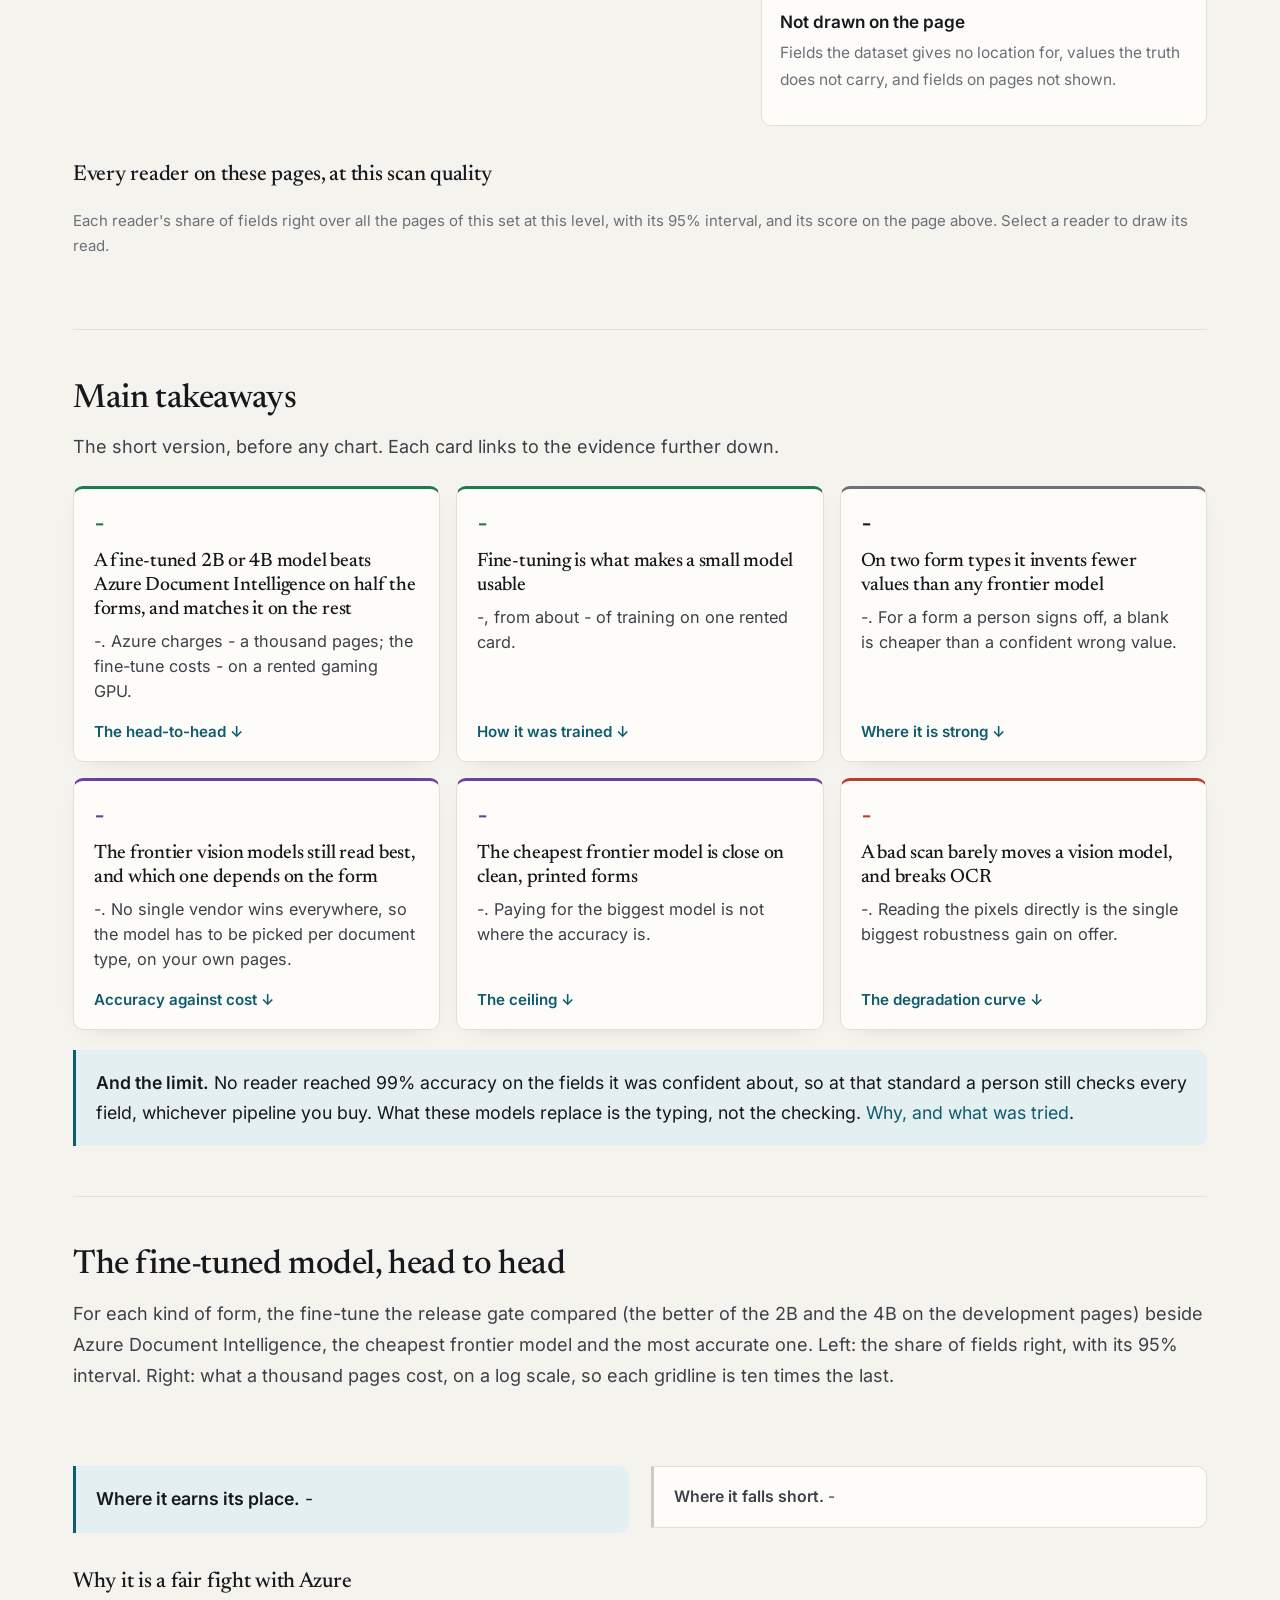
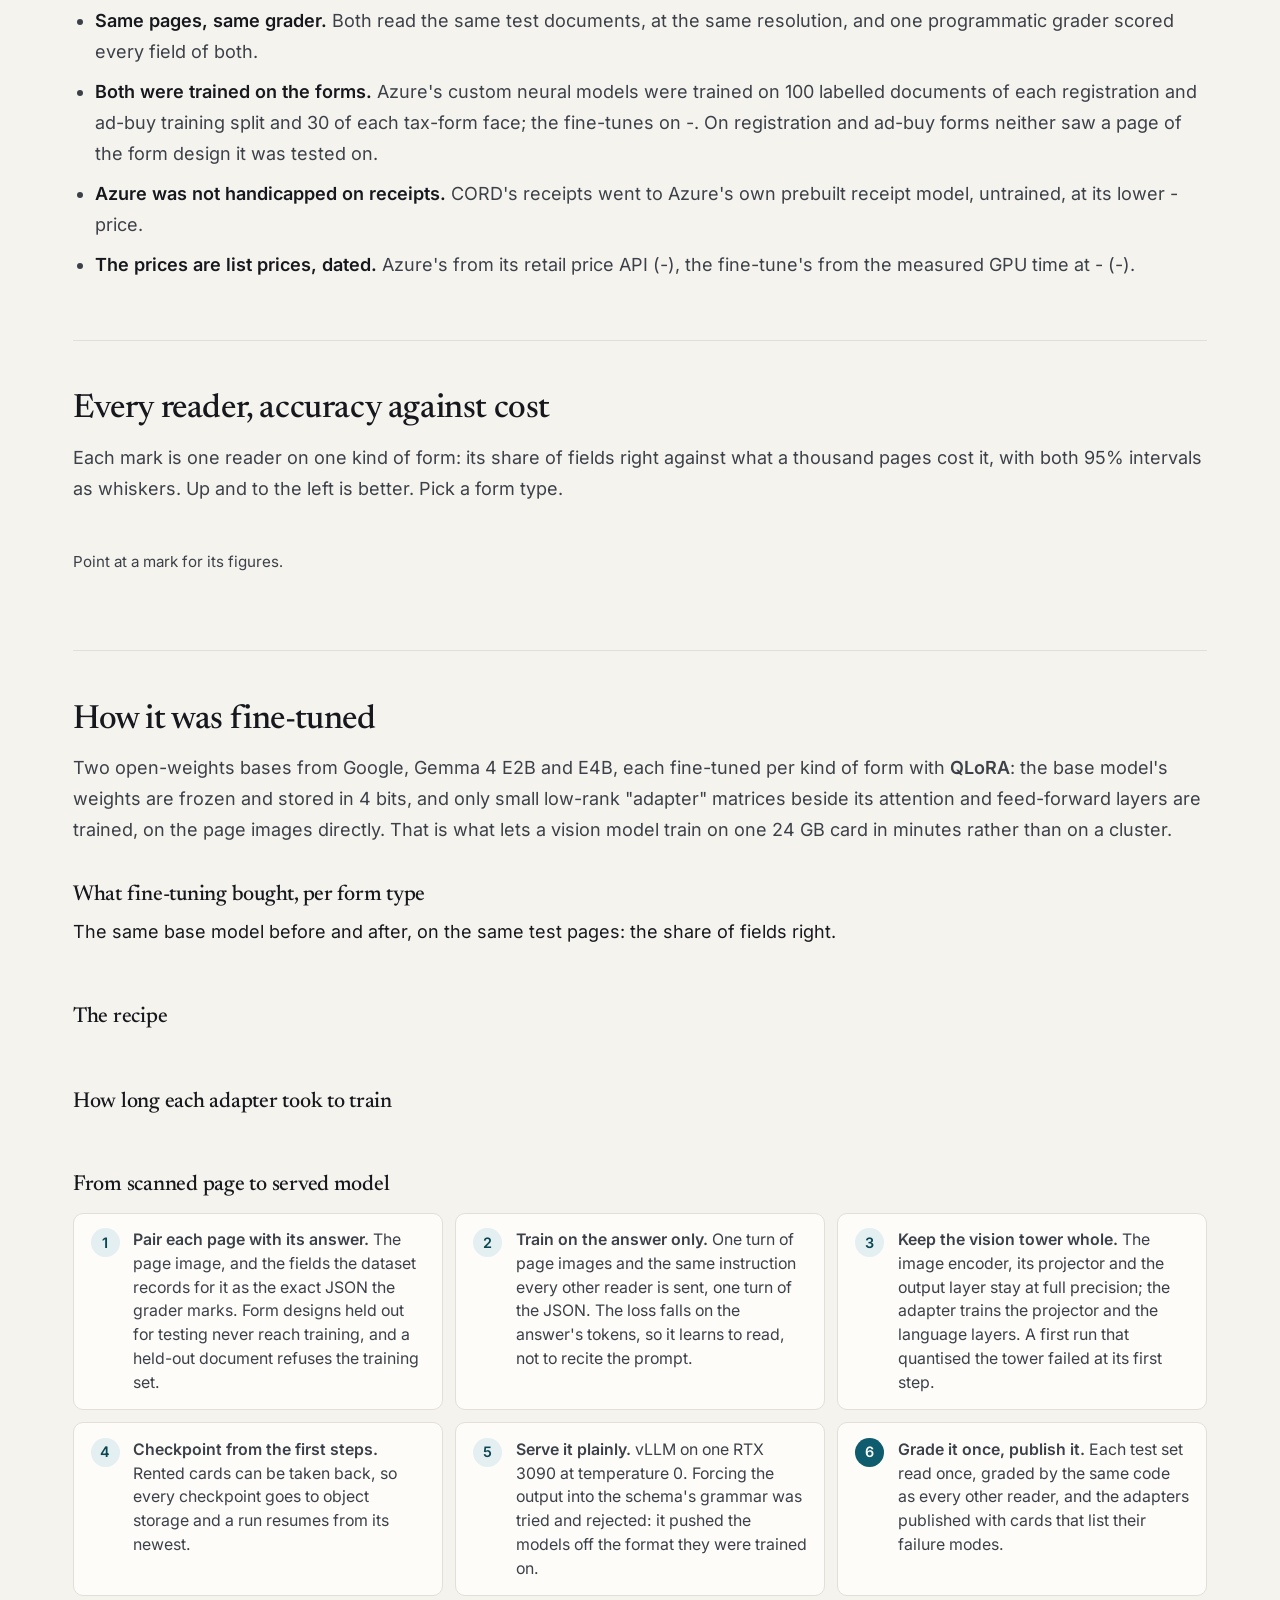
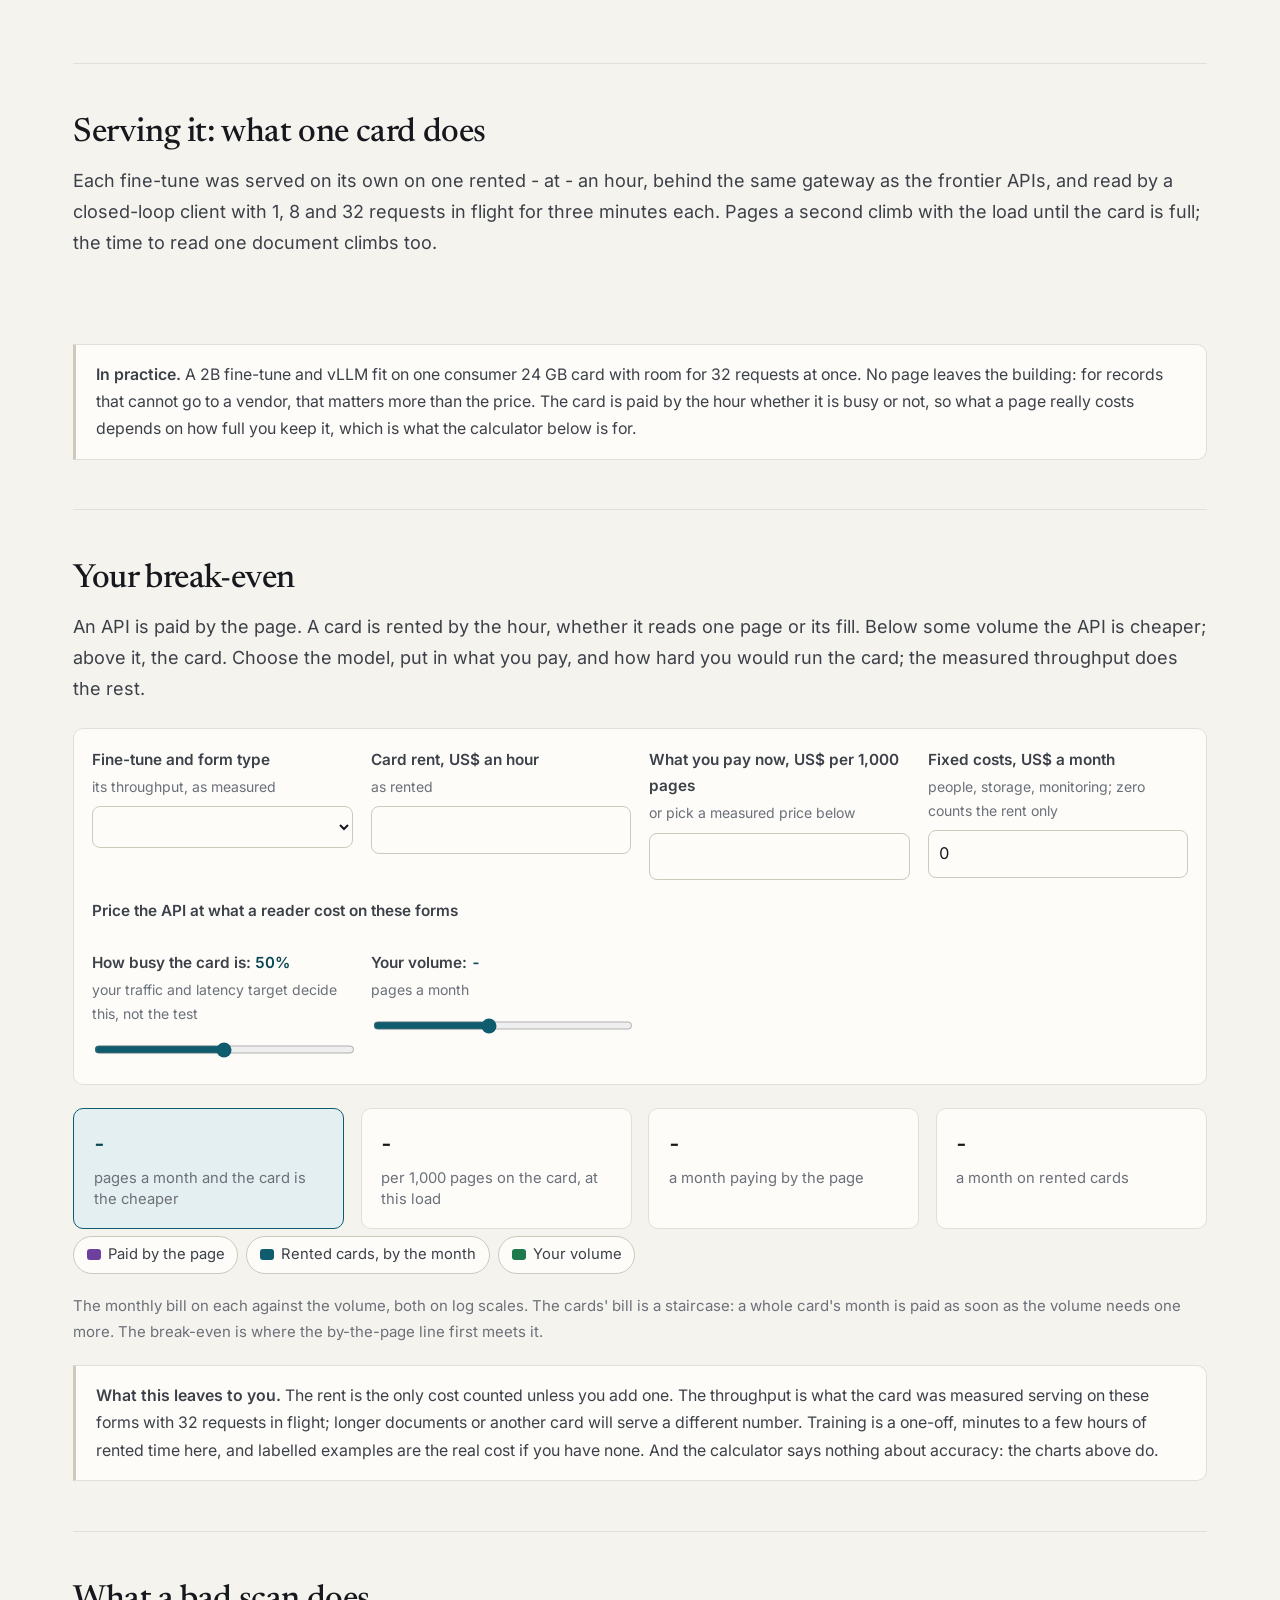
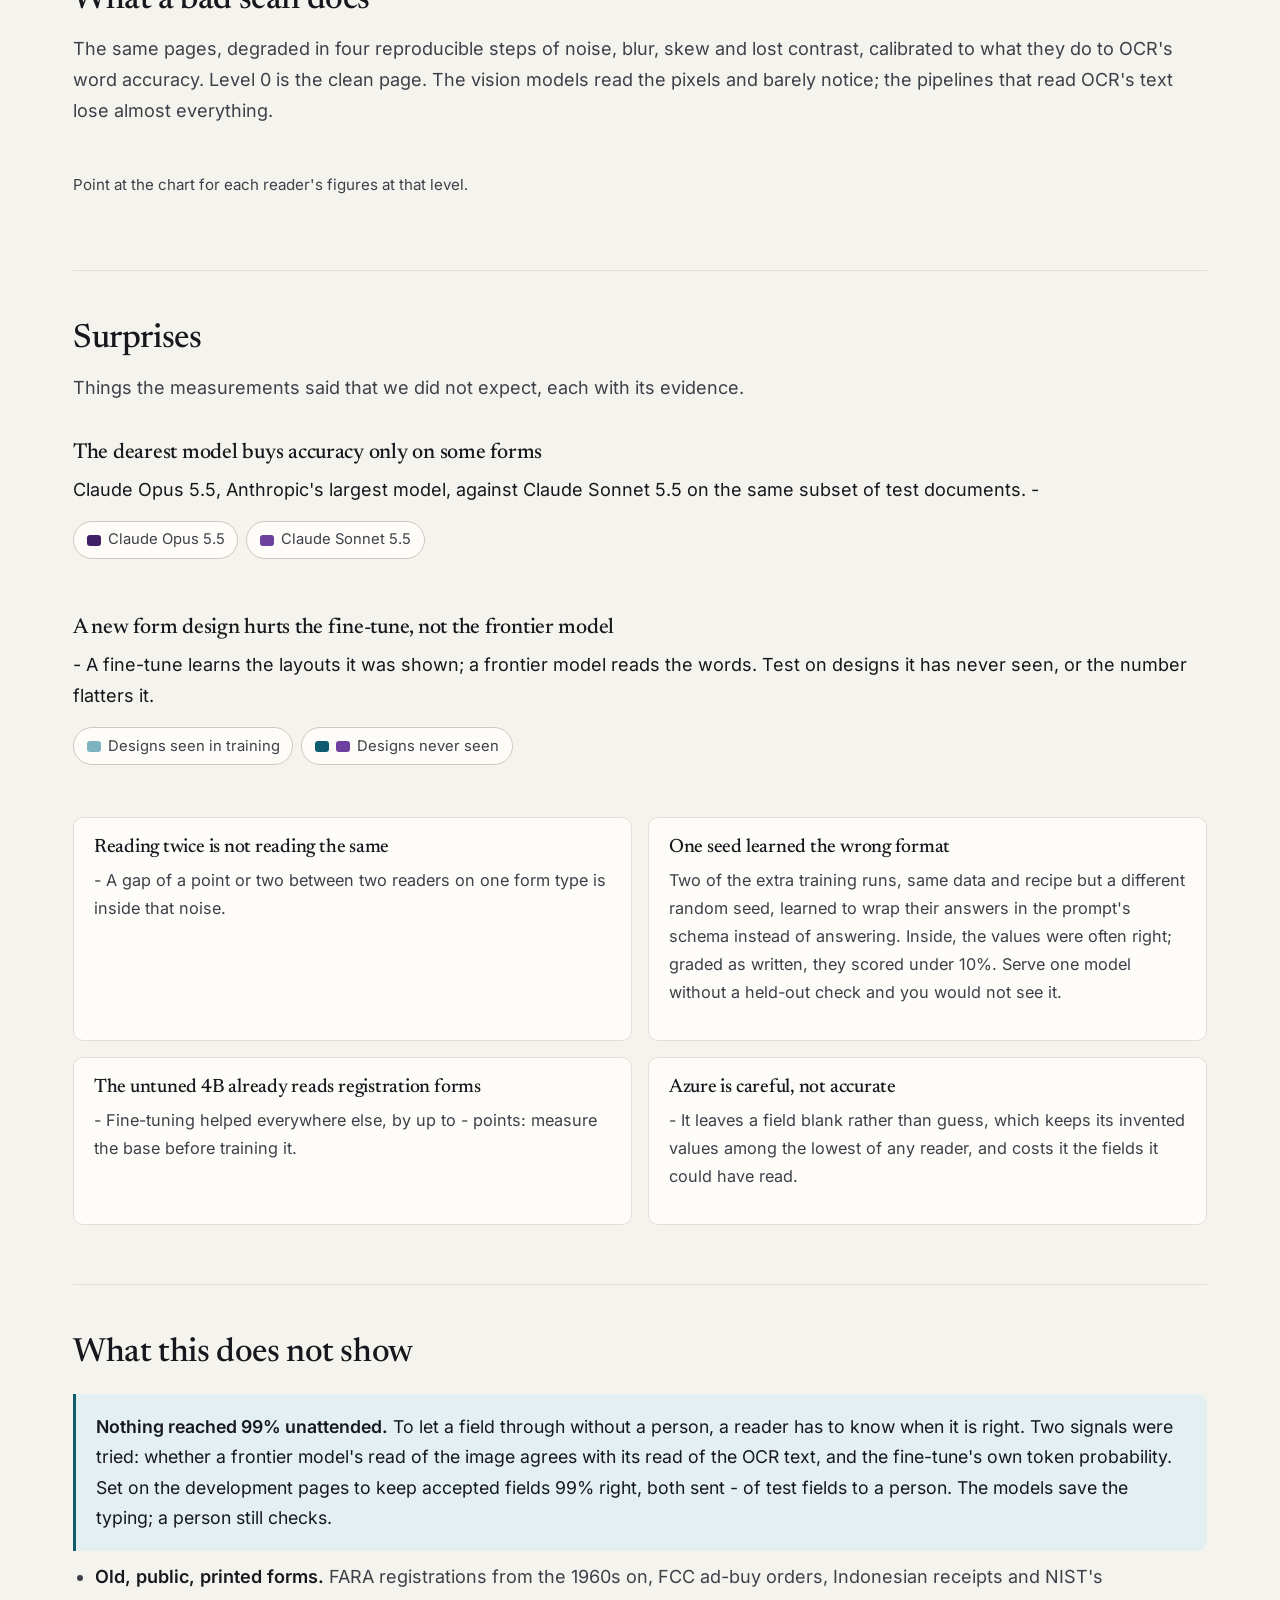
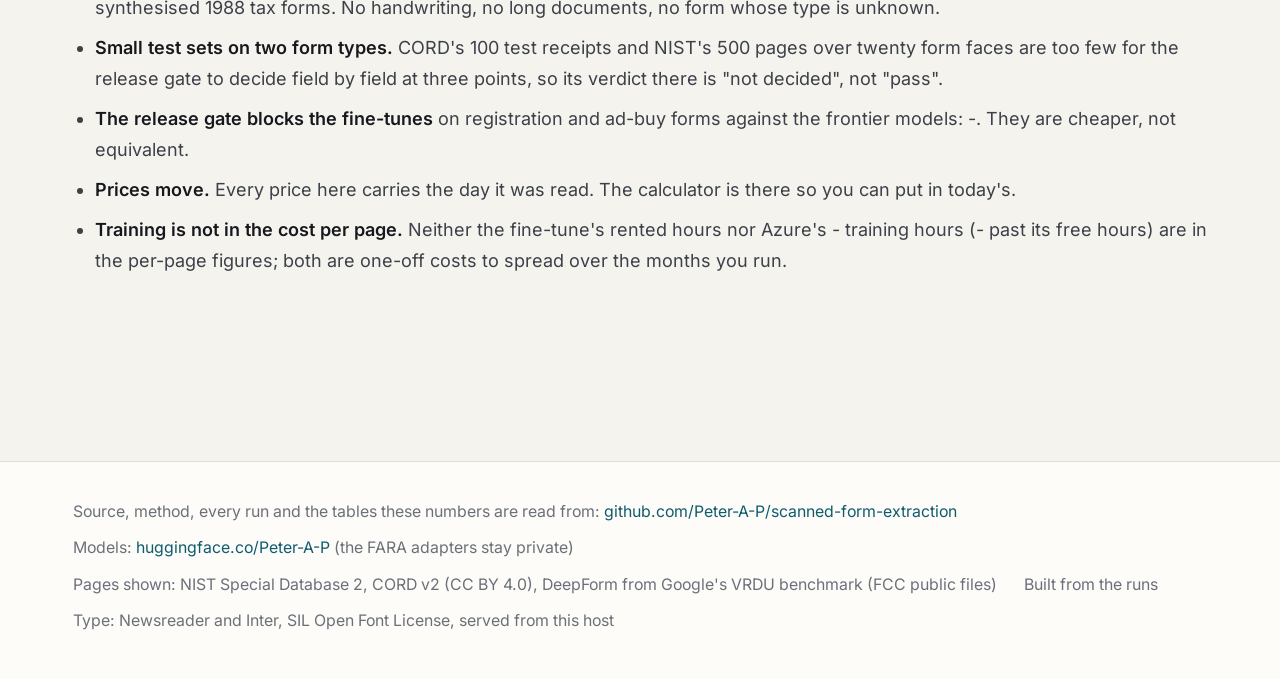
==== commit 2a0d4e9d: "Site: 'What we found' renamed 'Main takeaways'" ====
--- a/legible/site/index.html
+++ b/legible/site/index.html
@@ -134,7 +134,7 @@
   </section>
 
   <section class="section" id="findings">
-    <h2>What we found</h2>
+    <h2>Main takeaways</h2>
     <p class="section-lead">
       The short version, before any chart. Each card links to the evidence further down.
     </p>
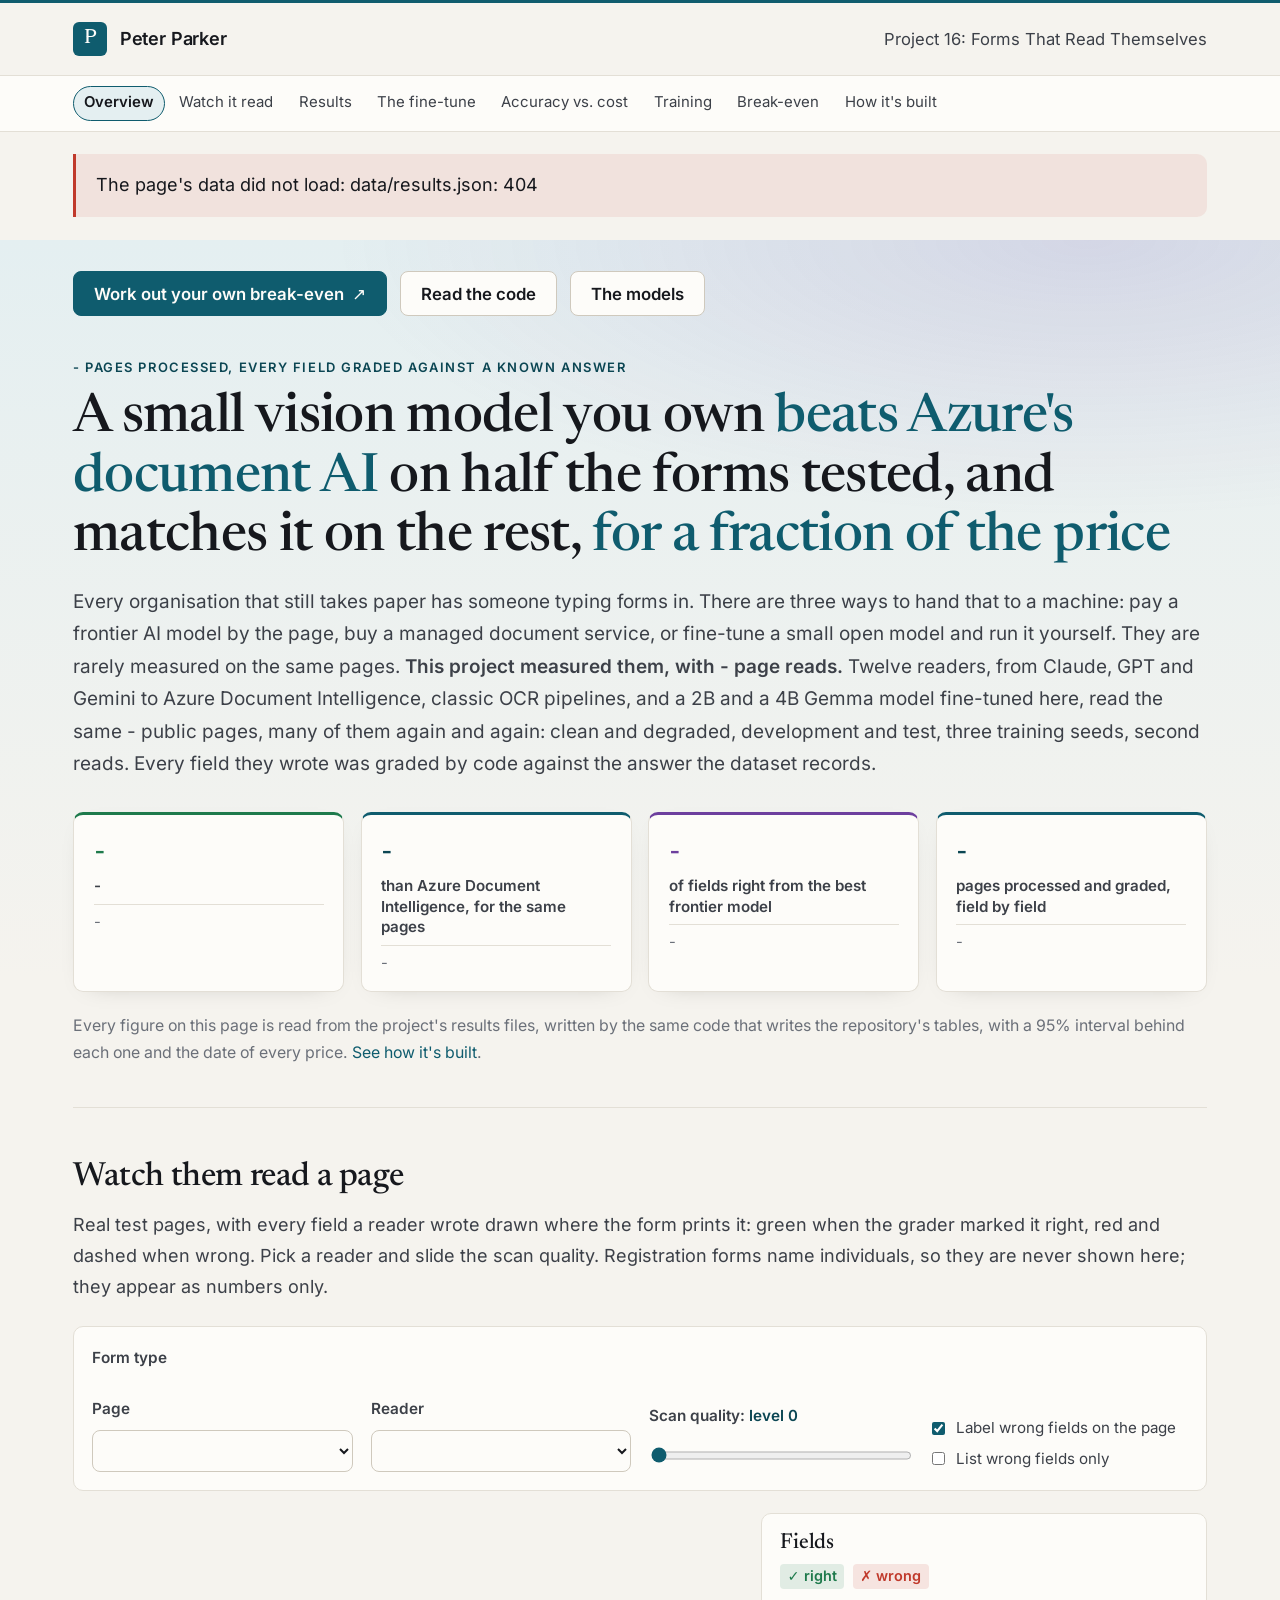
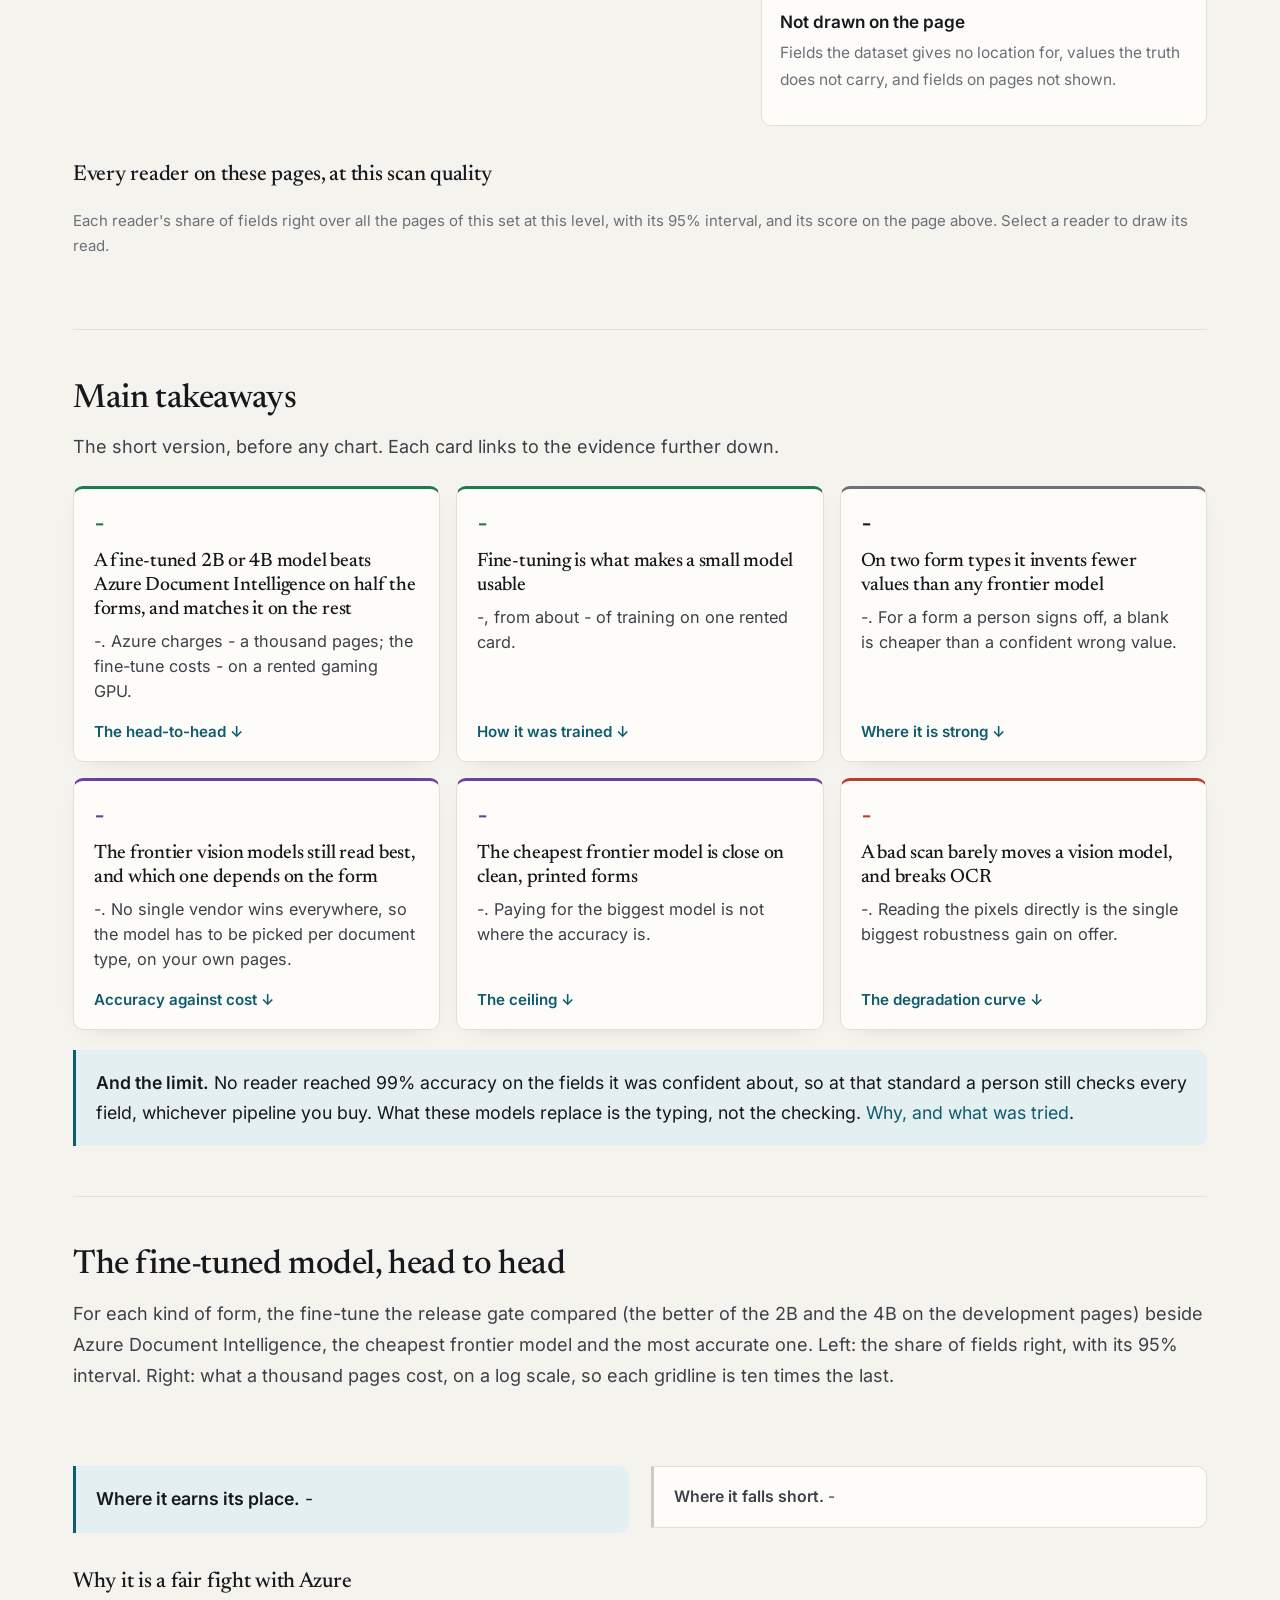
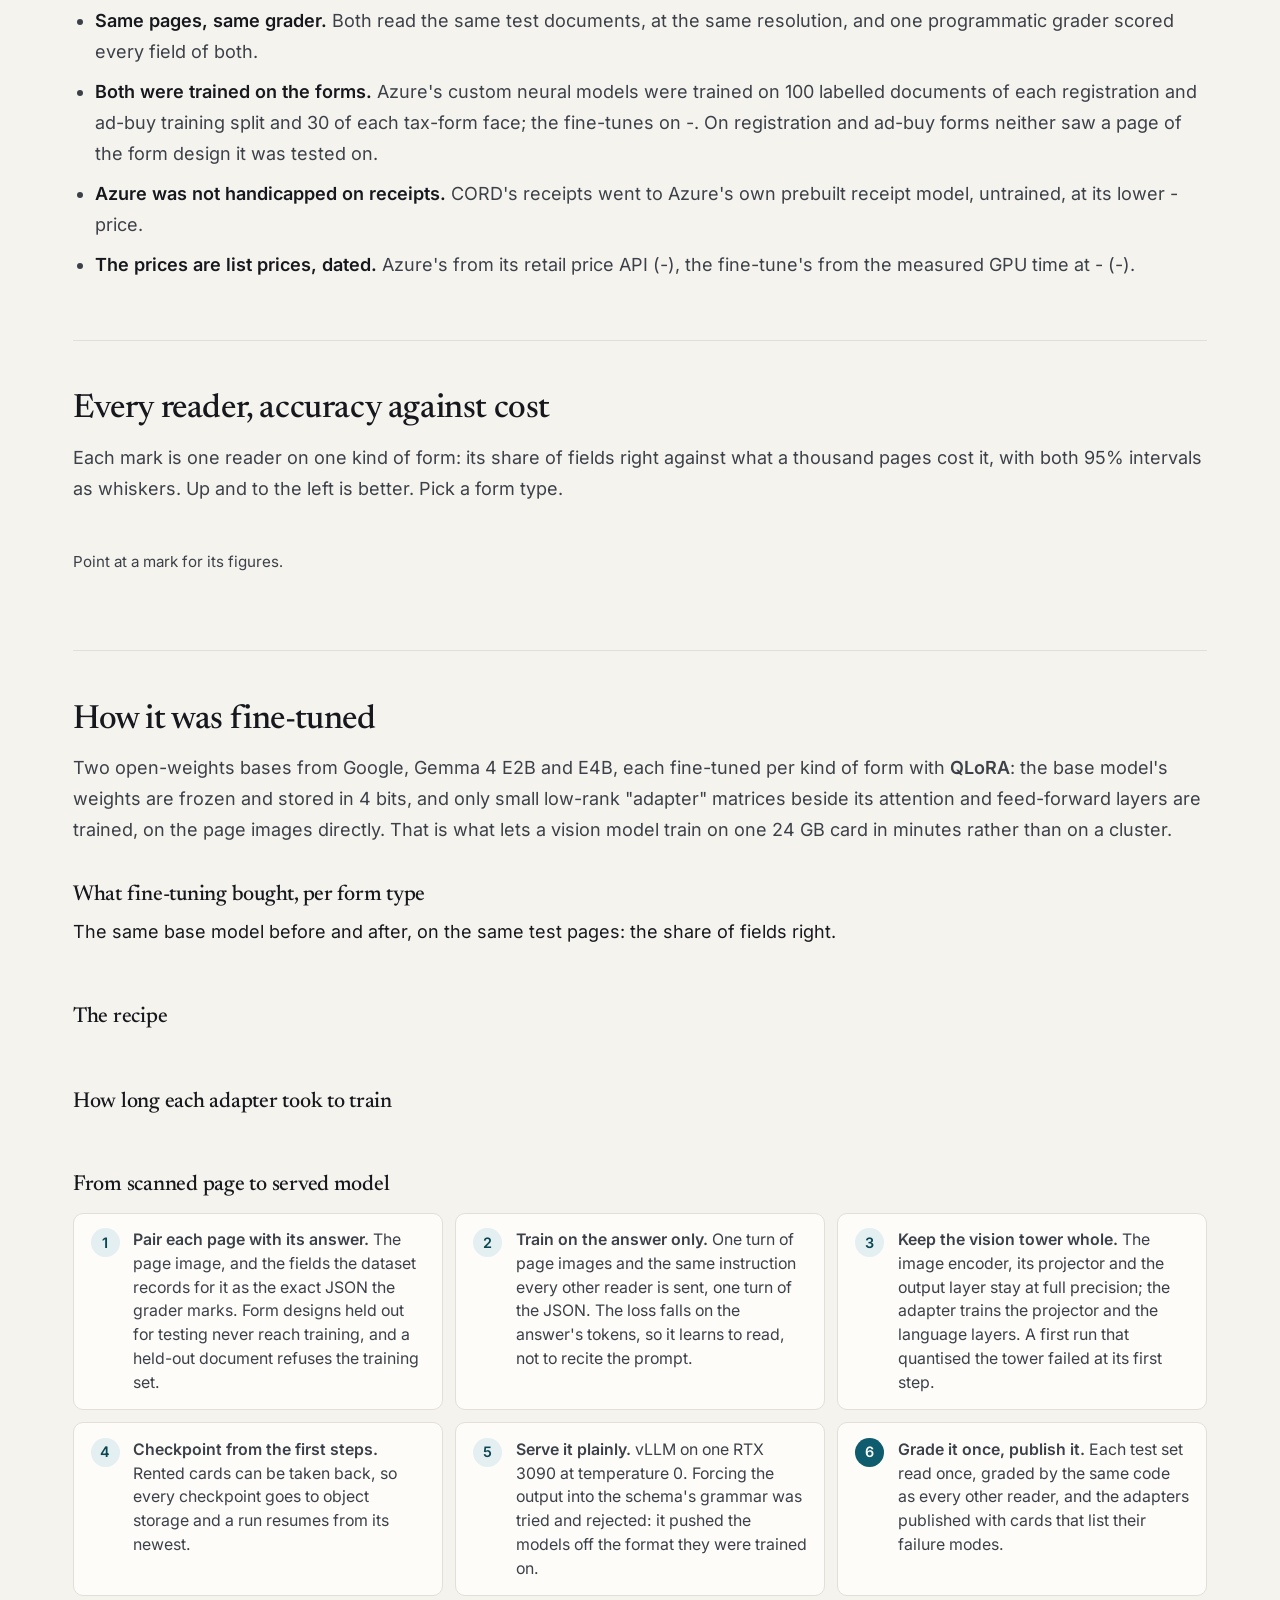
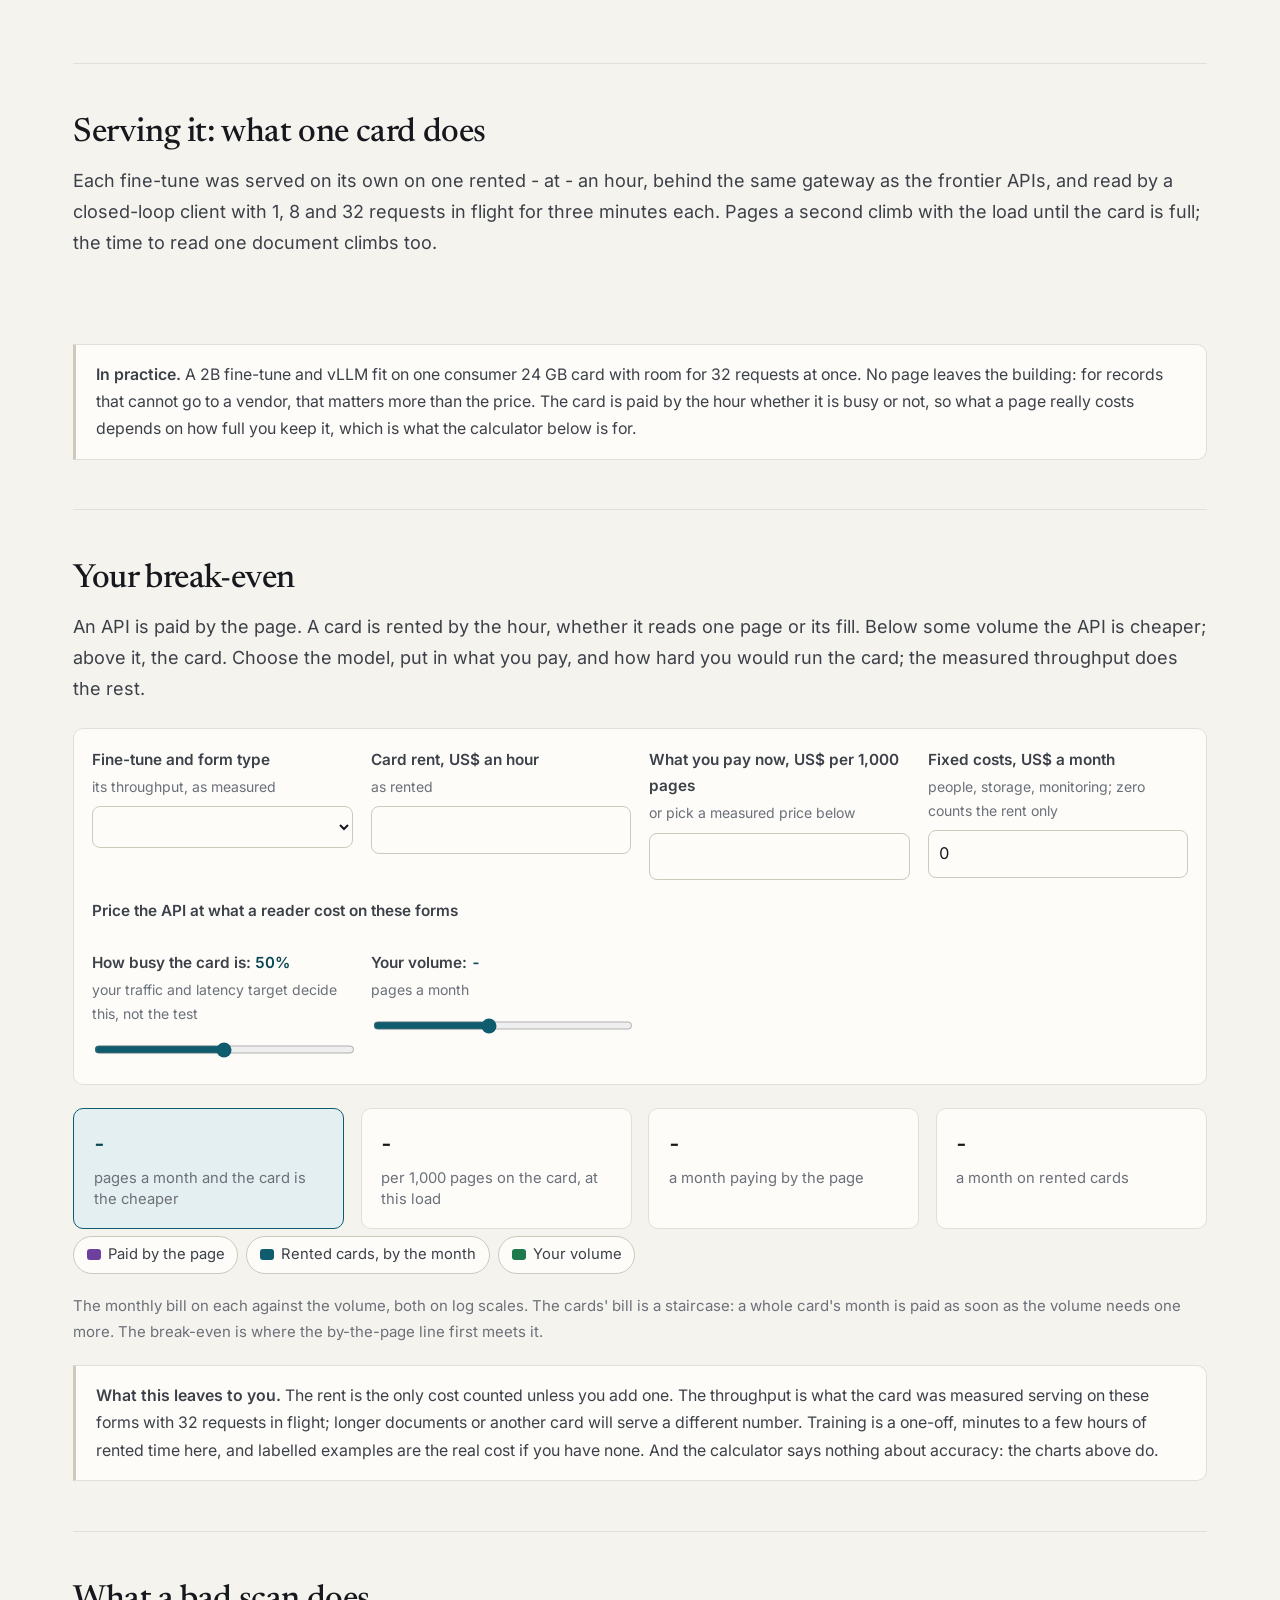
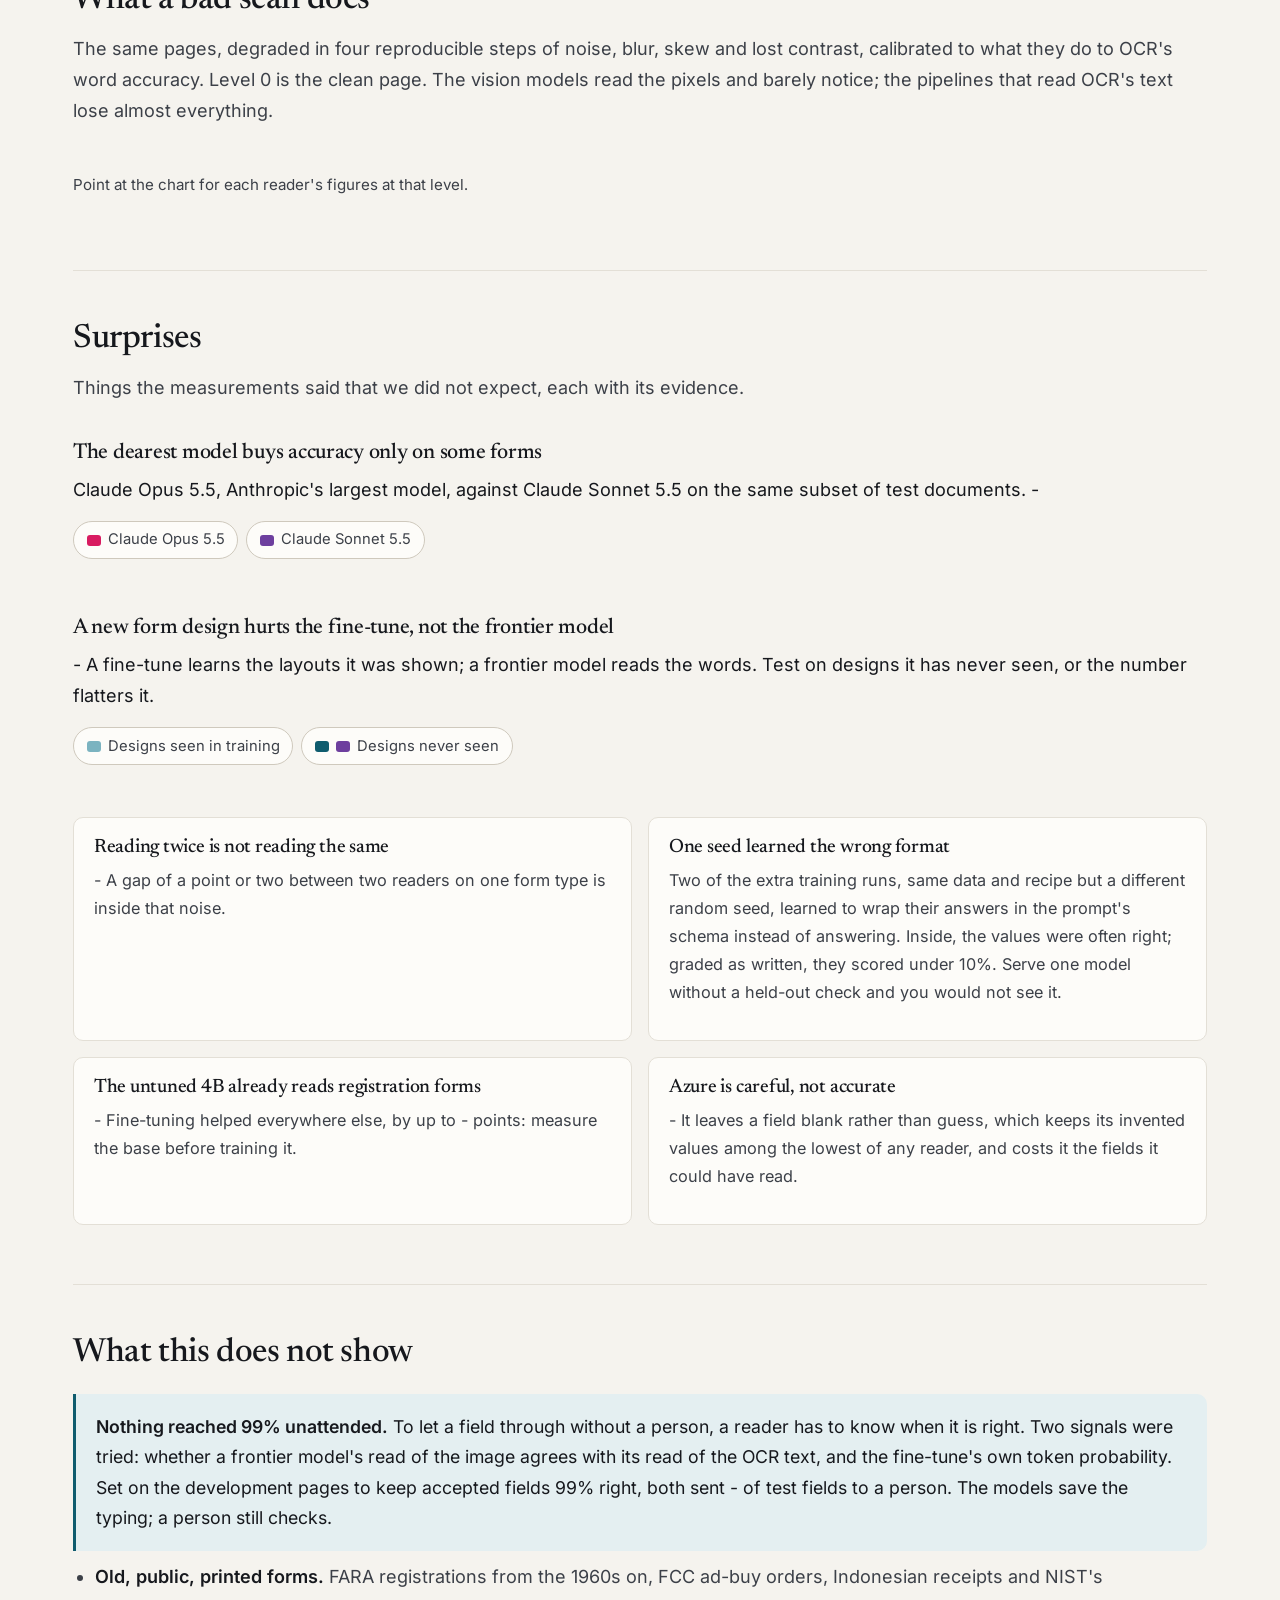
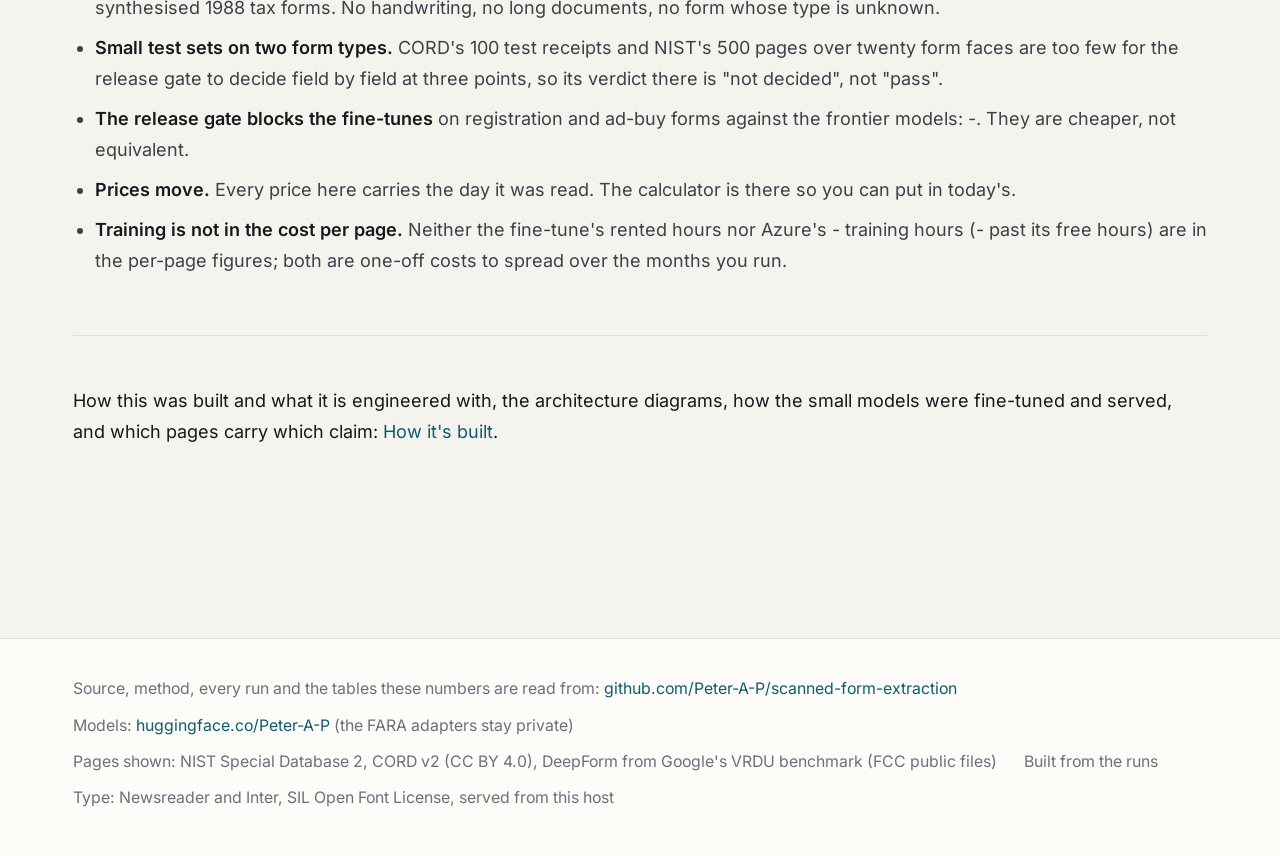
==== commit 672ee457: "How it's built opens with what the page shows and ends with how this was built; the results page end" ====
--- a/legible/site/index.html
+++ b/legible/site/index.html
@@ -471,6 +471,14 @@
     </ul>
   </section>
 
+  <section class="section" id="built">
+    <p>
+      How this was built and what it is engineered with, the architecture diagrams, how the small
+      models were fine-tuned and served, and which pages carry which claim:
+      <a href="architecture.html">How it's built</a>.
+    </p>
+  </section>
+
 </main>
 <footer class="foot">
   <div class="foot-inner">
--- a/legible/site/style.css
+++ b/legible/site/style.css
@@ -875,7 +875,8 @@
 
 /* One colour per kind of reader, used for its marks, its lines and its legend on every
    chart. The fine-tune is the accent, because it is this project's; the frontier models
-   the shared violet; Azure an amber, apart from both; the OCR pipelines and the untuned
+   the shared violet; Azure an amber, apart from both; Opus, beside Sonnet on the ceiling
+   chart only, a rose that cannot be taken for the violet; the OCR pipelines and the untuned
    bases recede in greys and a pale accent. */
 :root {
   --k-finetuned: var(--accent);
@@ -884,7 +885,7 @@
   --k-ocr-llm: #7a7f88;
   --k-ocr-rules: #a8acb3;
   --k-untuned: #7bb3c0;
-  --k-opus: #3f1f66;
+  --k-opus: #d81b60;
   --box-ok: #1e7a4c;
   --box-bad: #c0392b;
   --box-hot: #d99a00;
@@ -896,7 +897,7 @@
     --k-ocr-llm: #8d929b;
     --k-ocr-rules: #5d626b;
     --k-untuned: #3d8ea1;
-    --k-opus: #dccbf5;
+    --k-opus: #f06292;
     --box-ok: #58c286;
     --box-bad: #f0736a;
   }
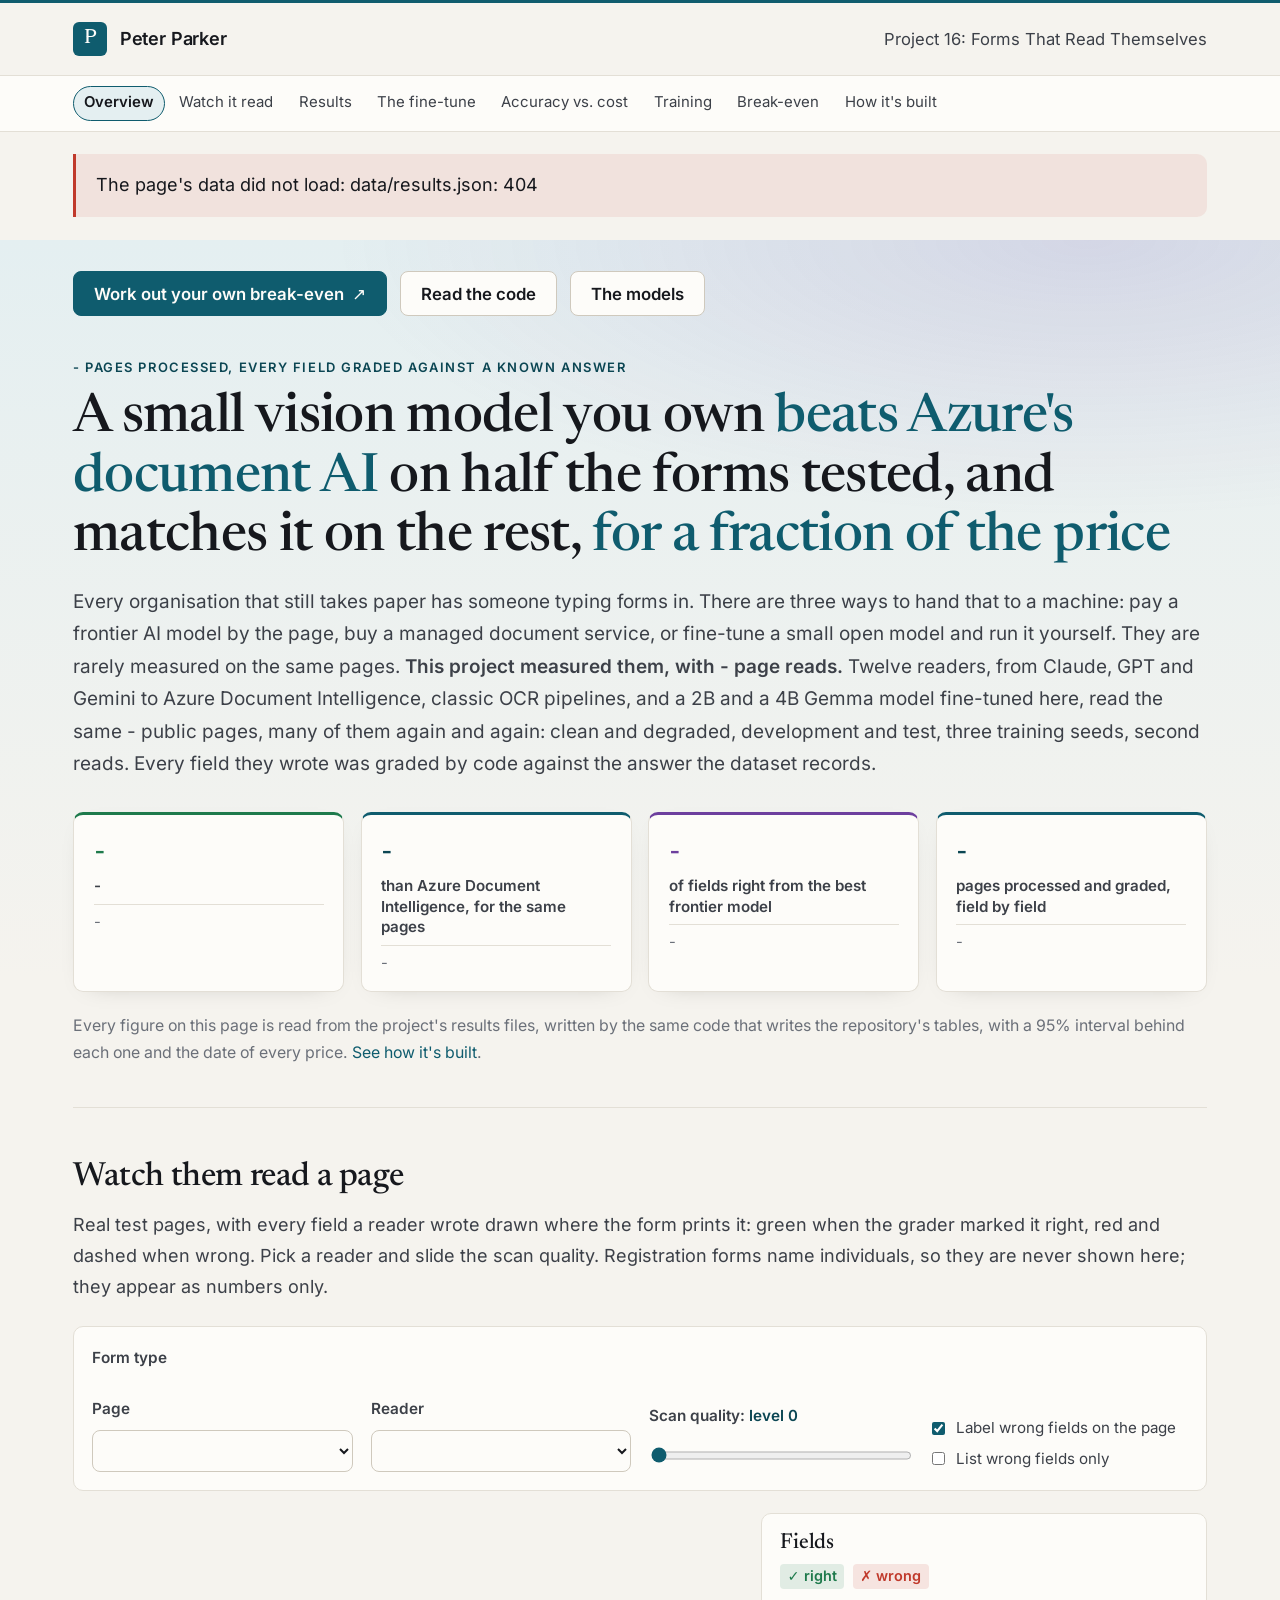
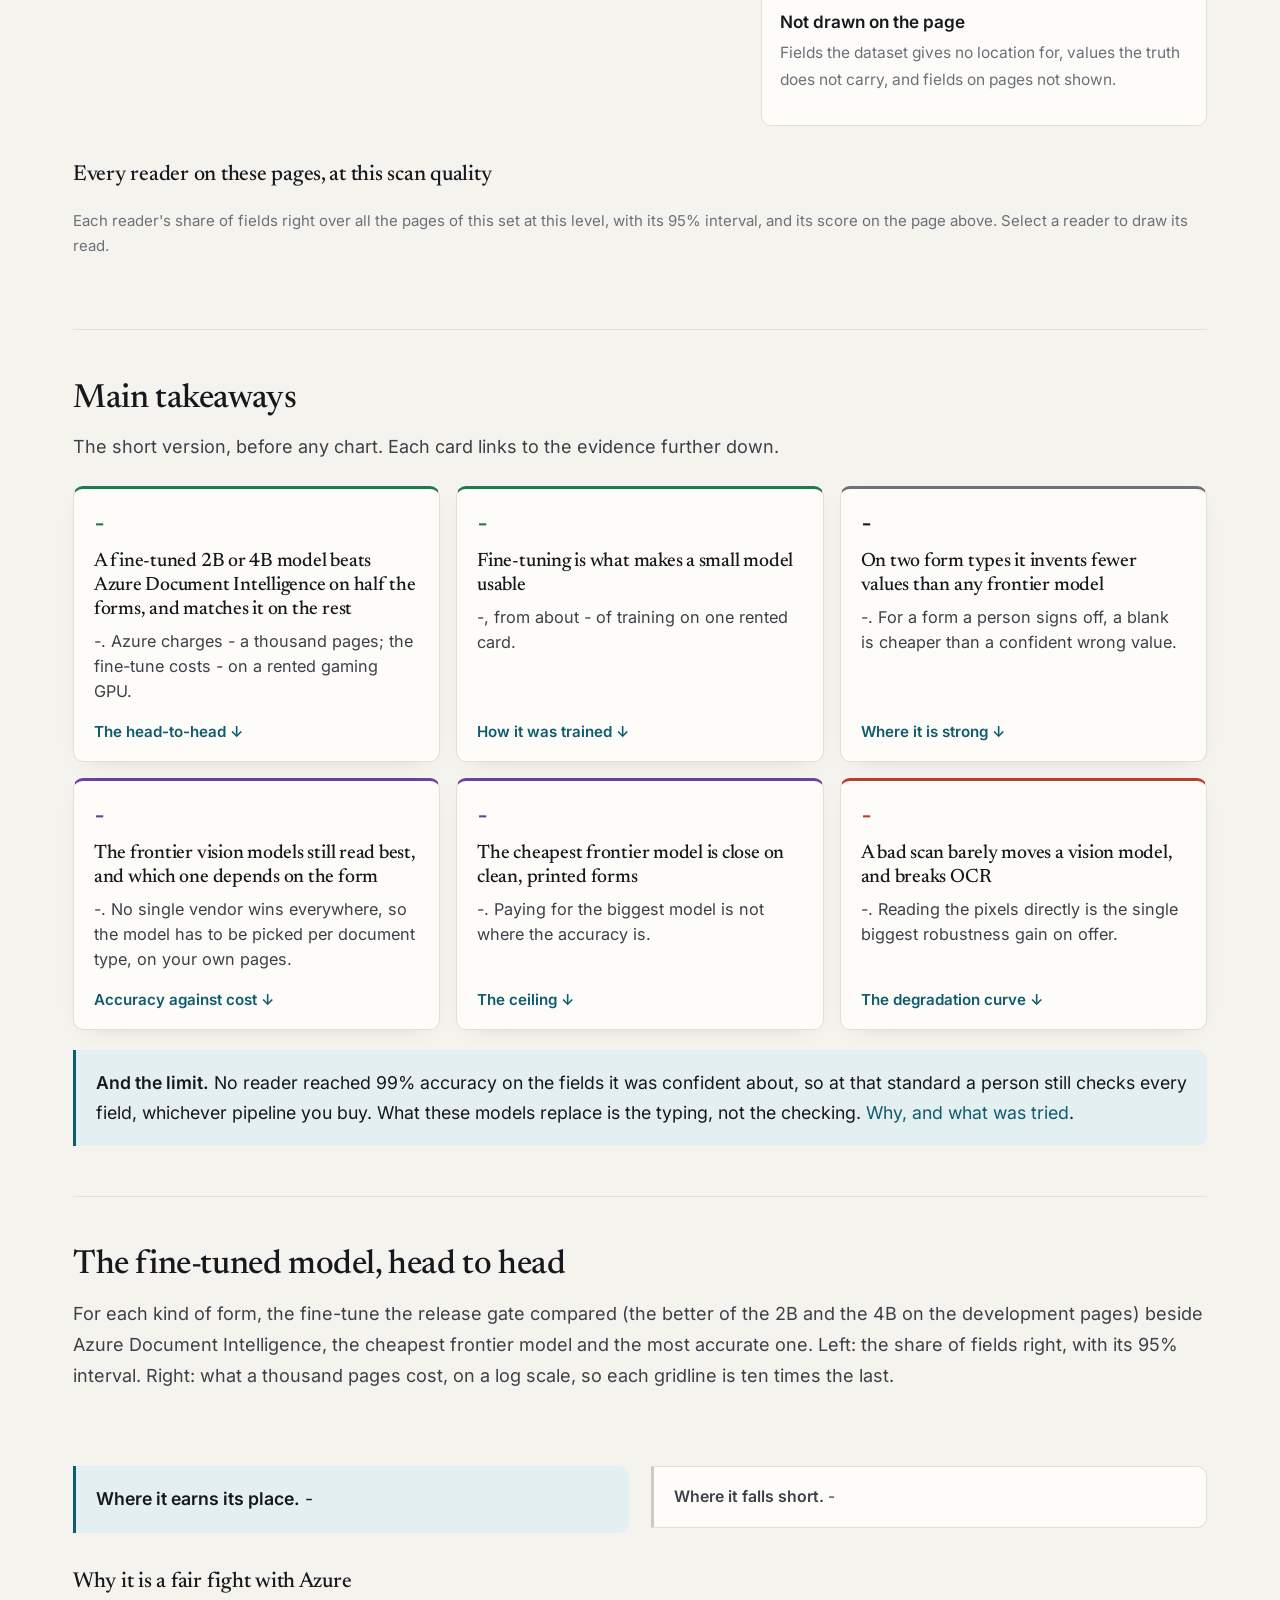
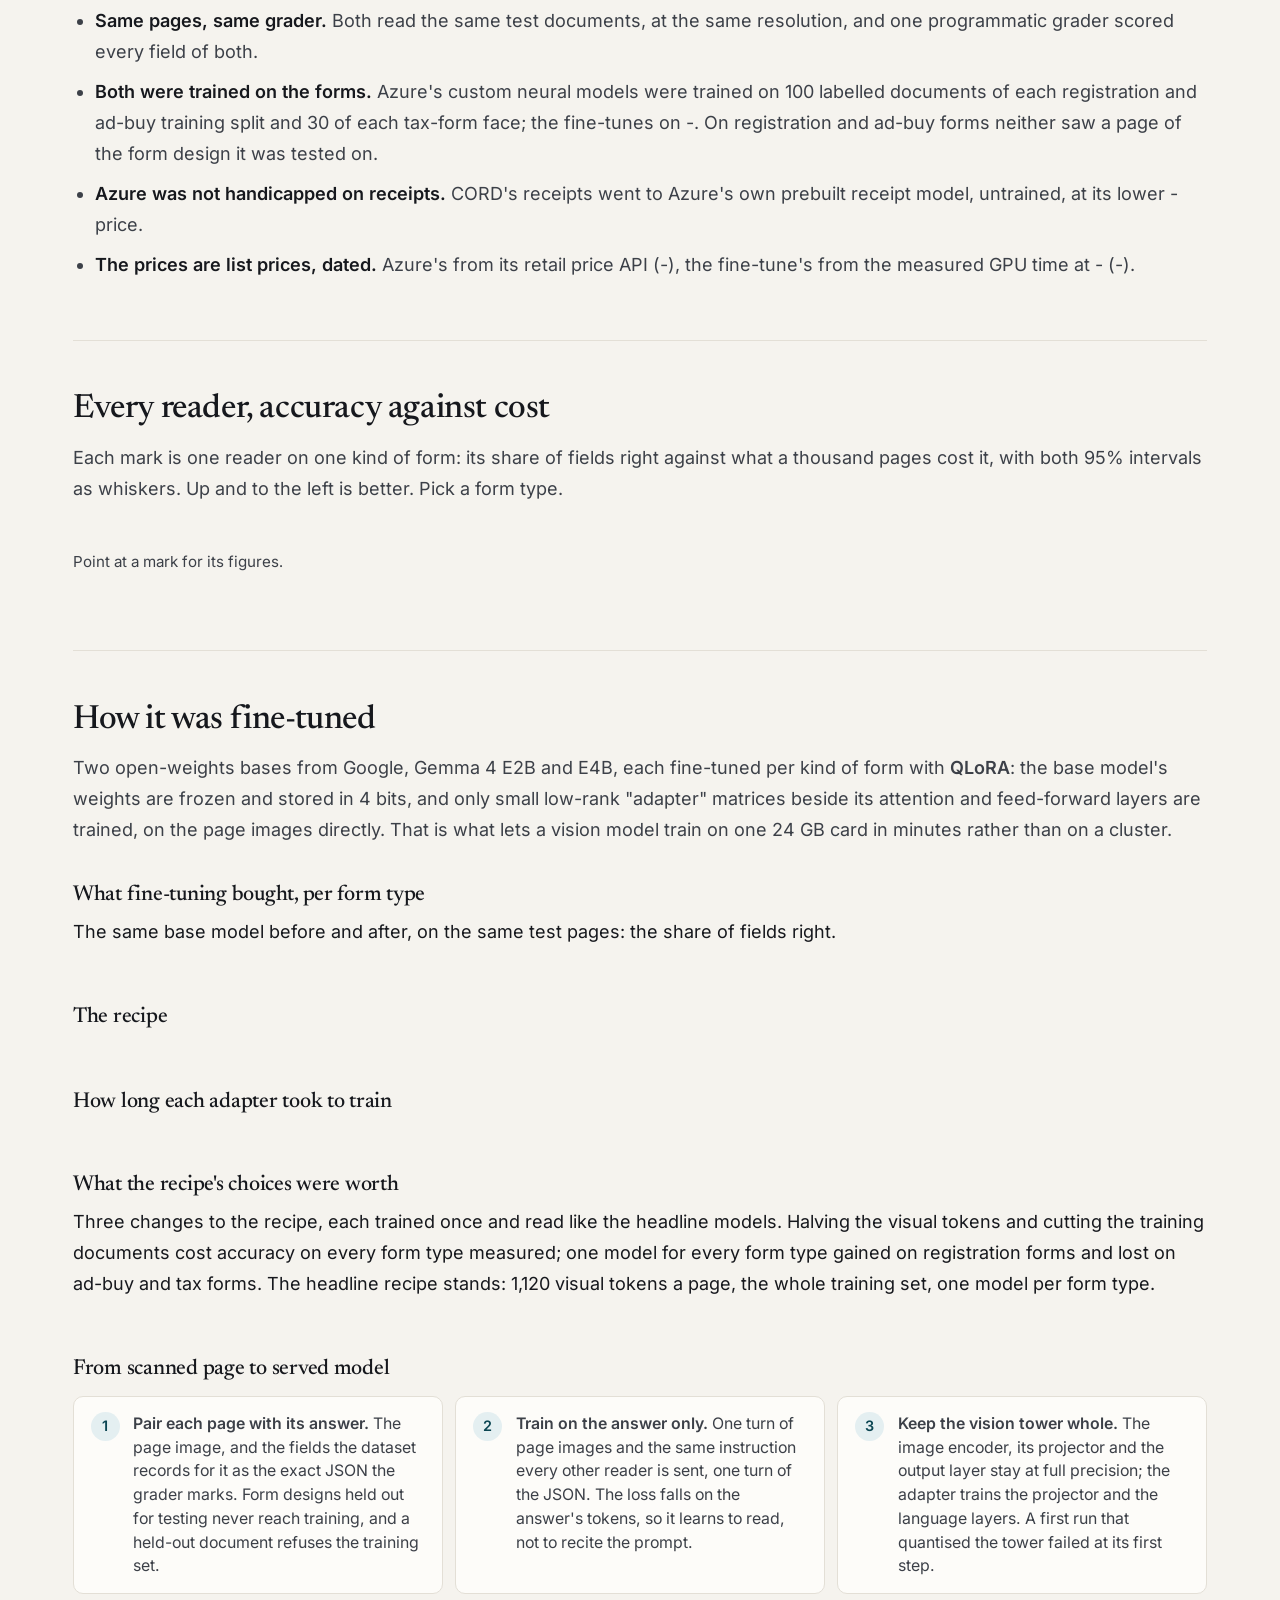
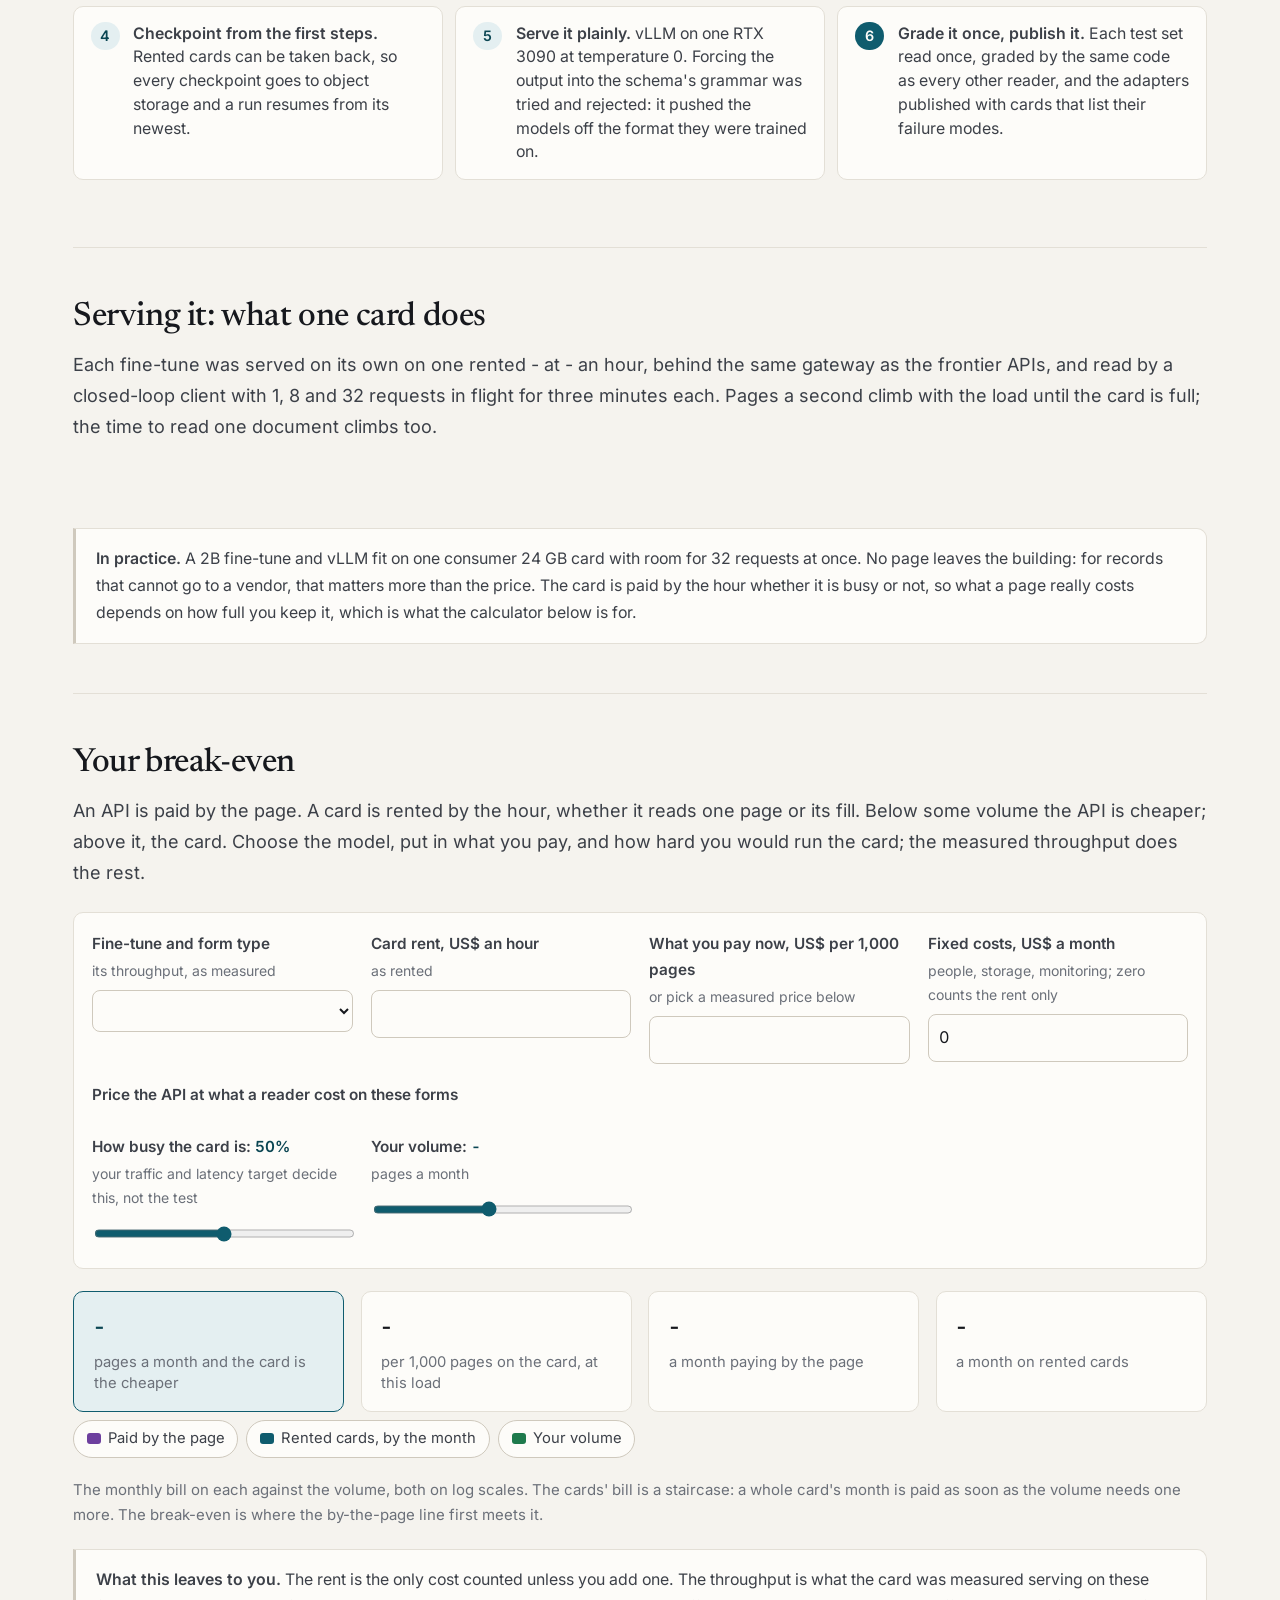
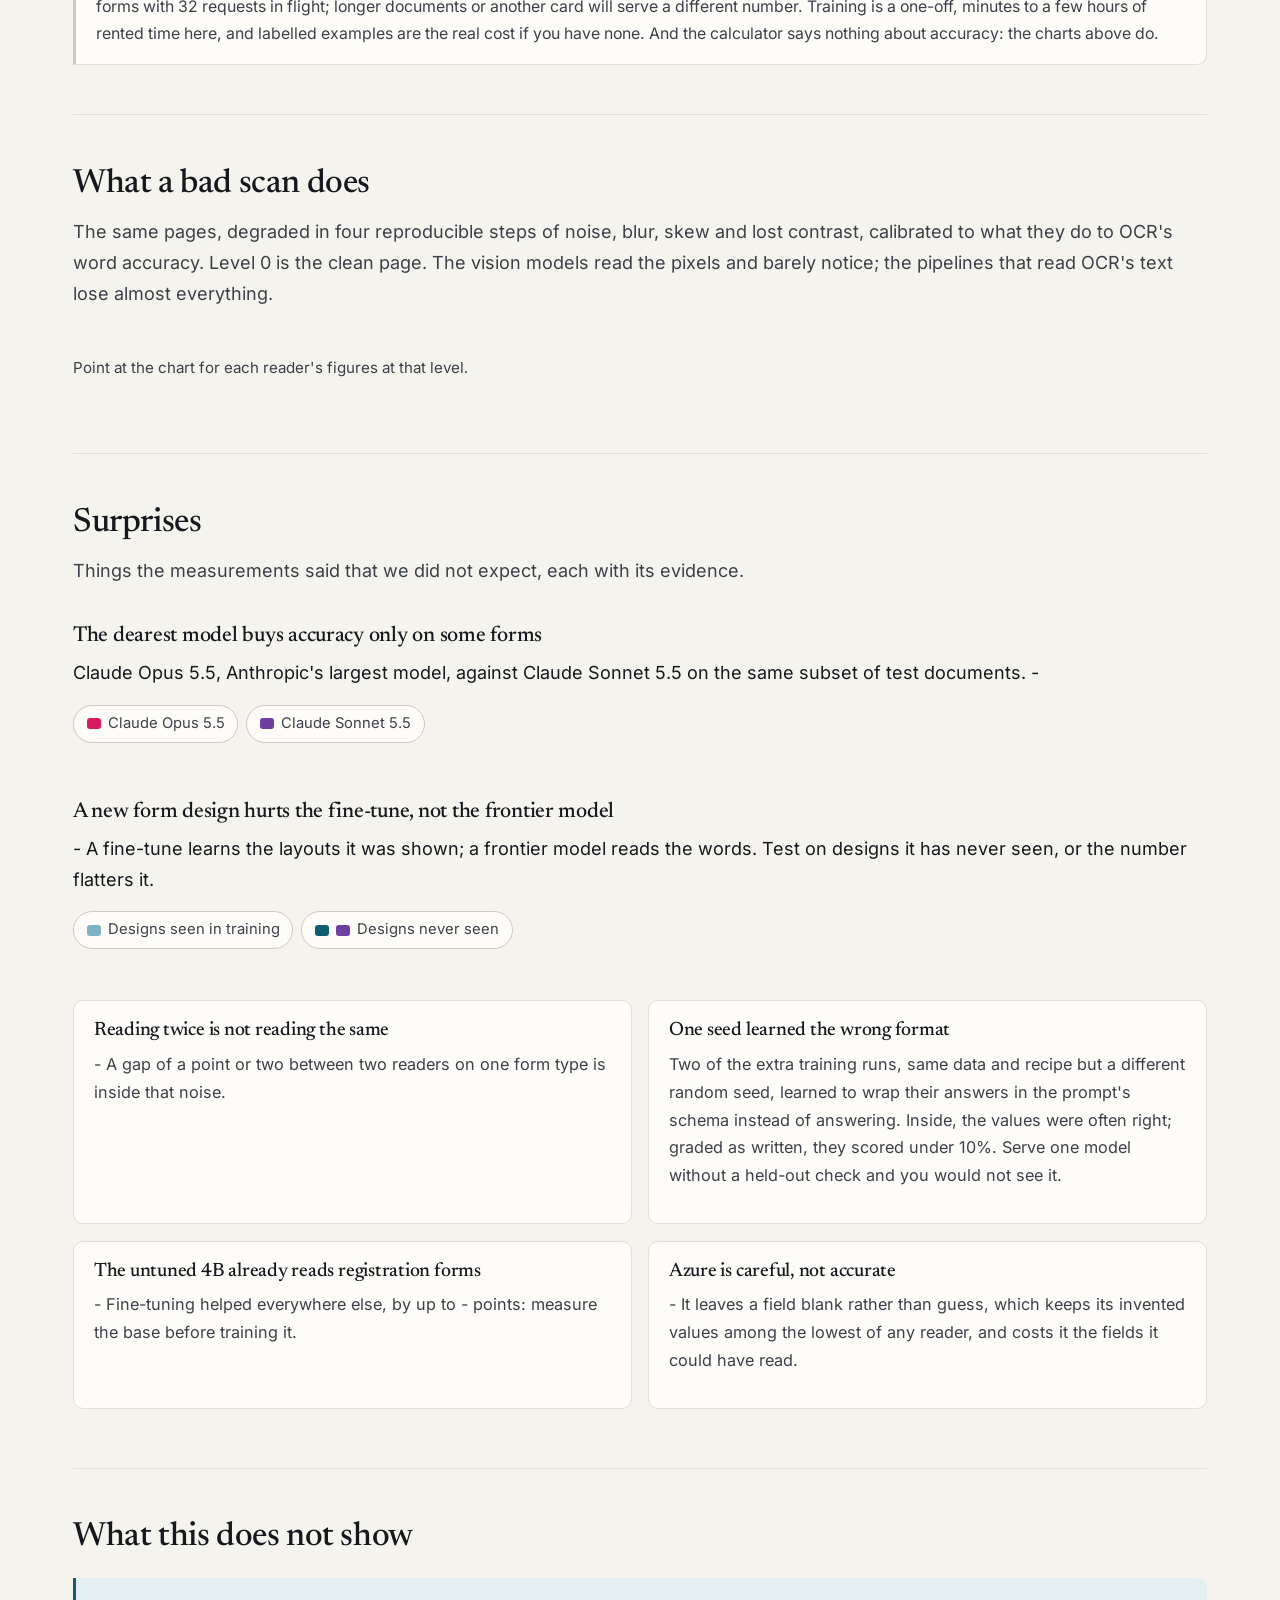
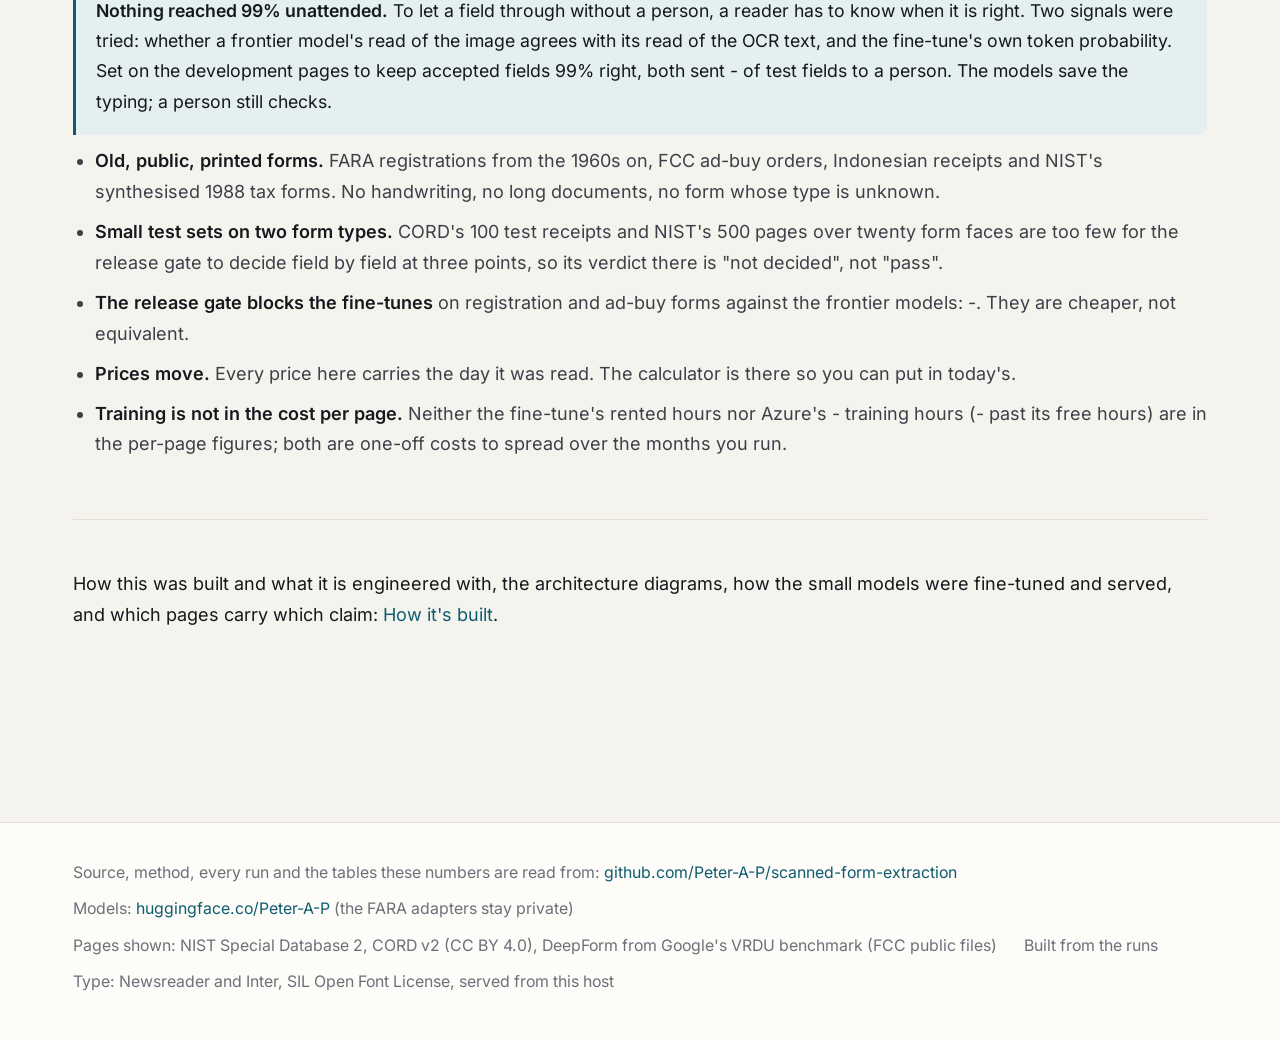
==== commit a1658beb: "The ablations measured: ten of eleven read, the recipe stands 560 visual tokens lost 3.6 to 10.0 poi" ====
--- a/legible/site/index.html
+++ b/legible/site/index.html
@@ -270,6 +270,17 @@
       <figcaption id="minutes-caption"></figcaption>
     </figure>
 
+    <h3 class="subhead">What the recipe's choices were worth</h3>
+    <p>Three changes to the recipe, each trained once and read like the headline models. Halving
+      the visual tokens and cutting the training documents cost accuracy on every form type
+      measured; one model for every form type gained on registration forms and lost on ad-buy
+      and tax forms. The headline recipe stands: 1,120 visual tokens a page, the whole
+      training set, one model per form type.</p>
+    <figure class="chart-figure" data-table="ablations">
+      <div class="chart wide-chart" id="ablations"></div>
+      <figcaption id="ablations-caption"></figcaption>
+    </figure>
+
     <h3 class="subhead">From scanned page to served model</h3>
     <ol class="steps">
       <li><span class="step-n">1</span><span><strong>Pair each page with its answer.</strong> The page image, and the fields the dataset records for it as the exact JSON the grader marks. Form designs held out for testing never reach training, and a held-out document refuses the training set.</span></li>
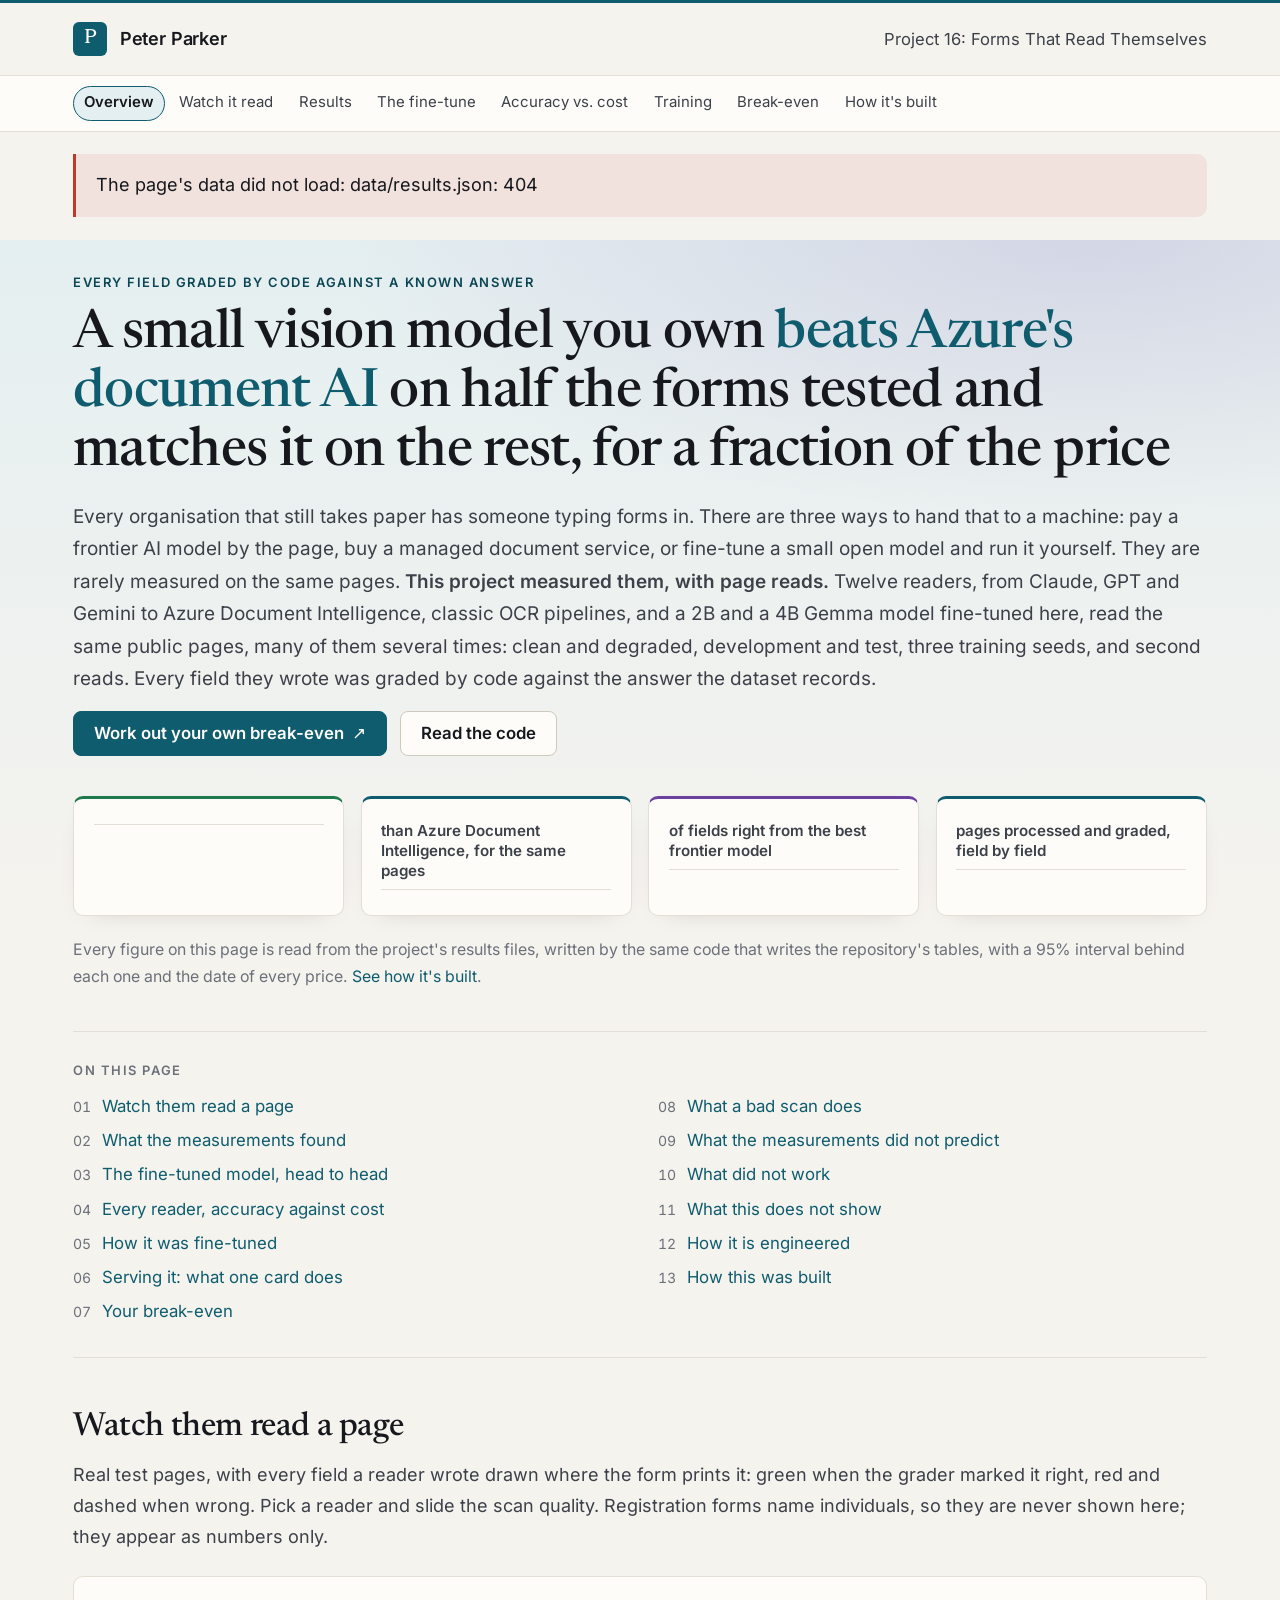
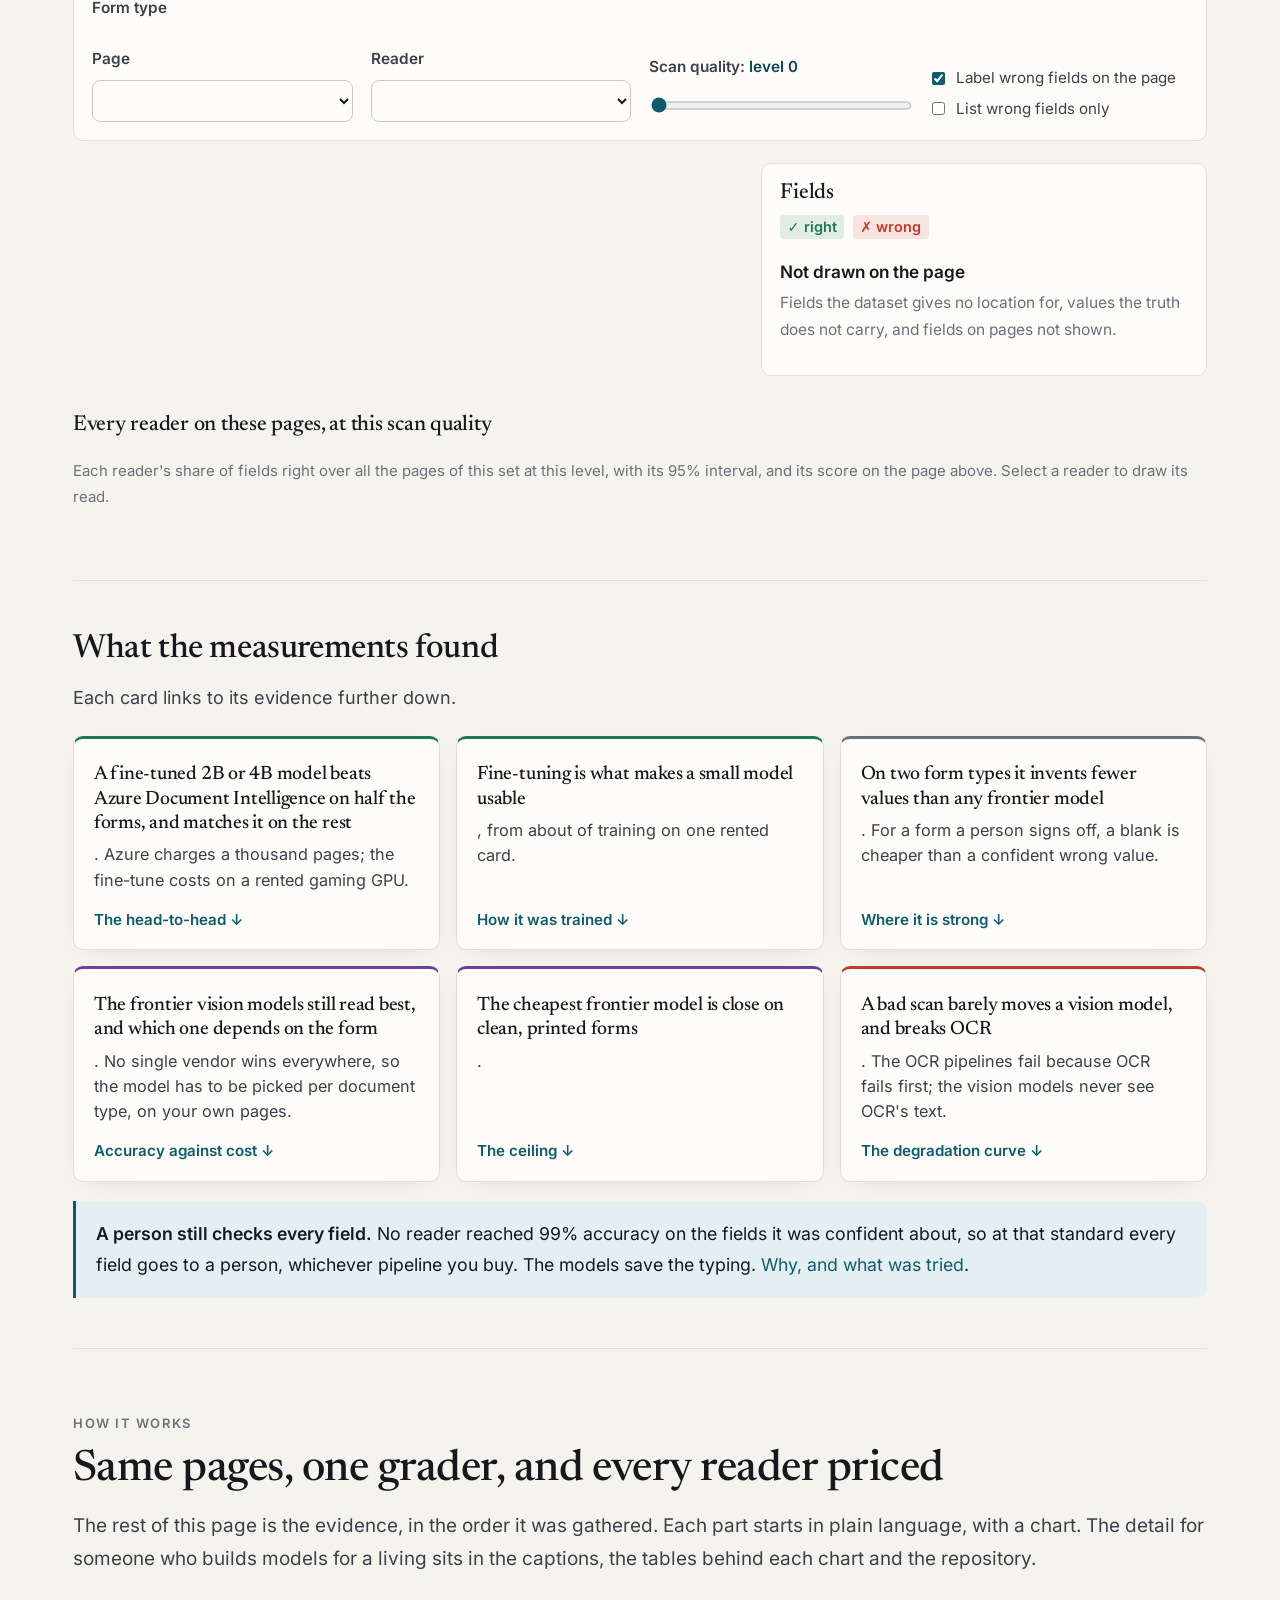
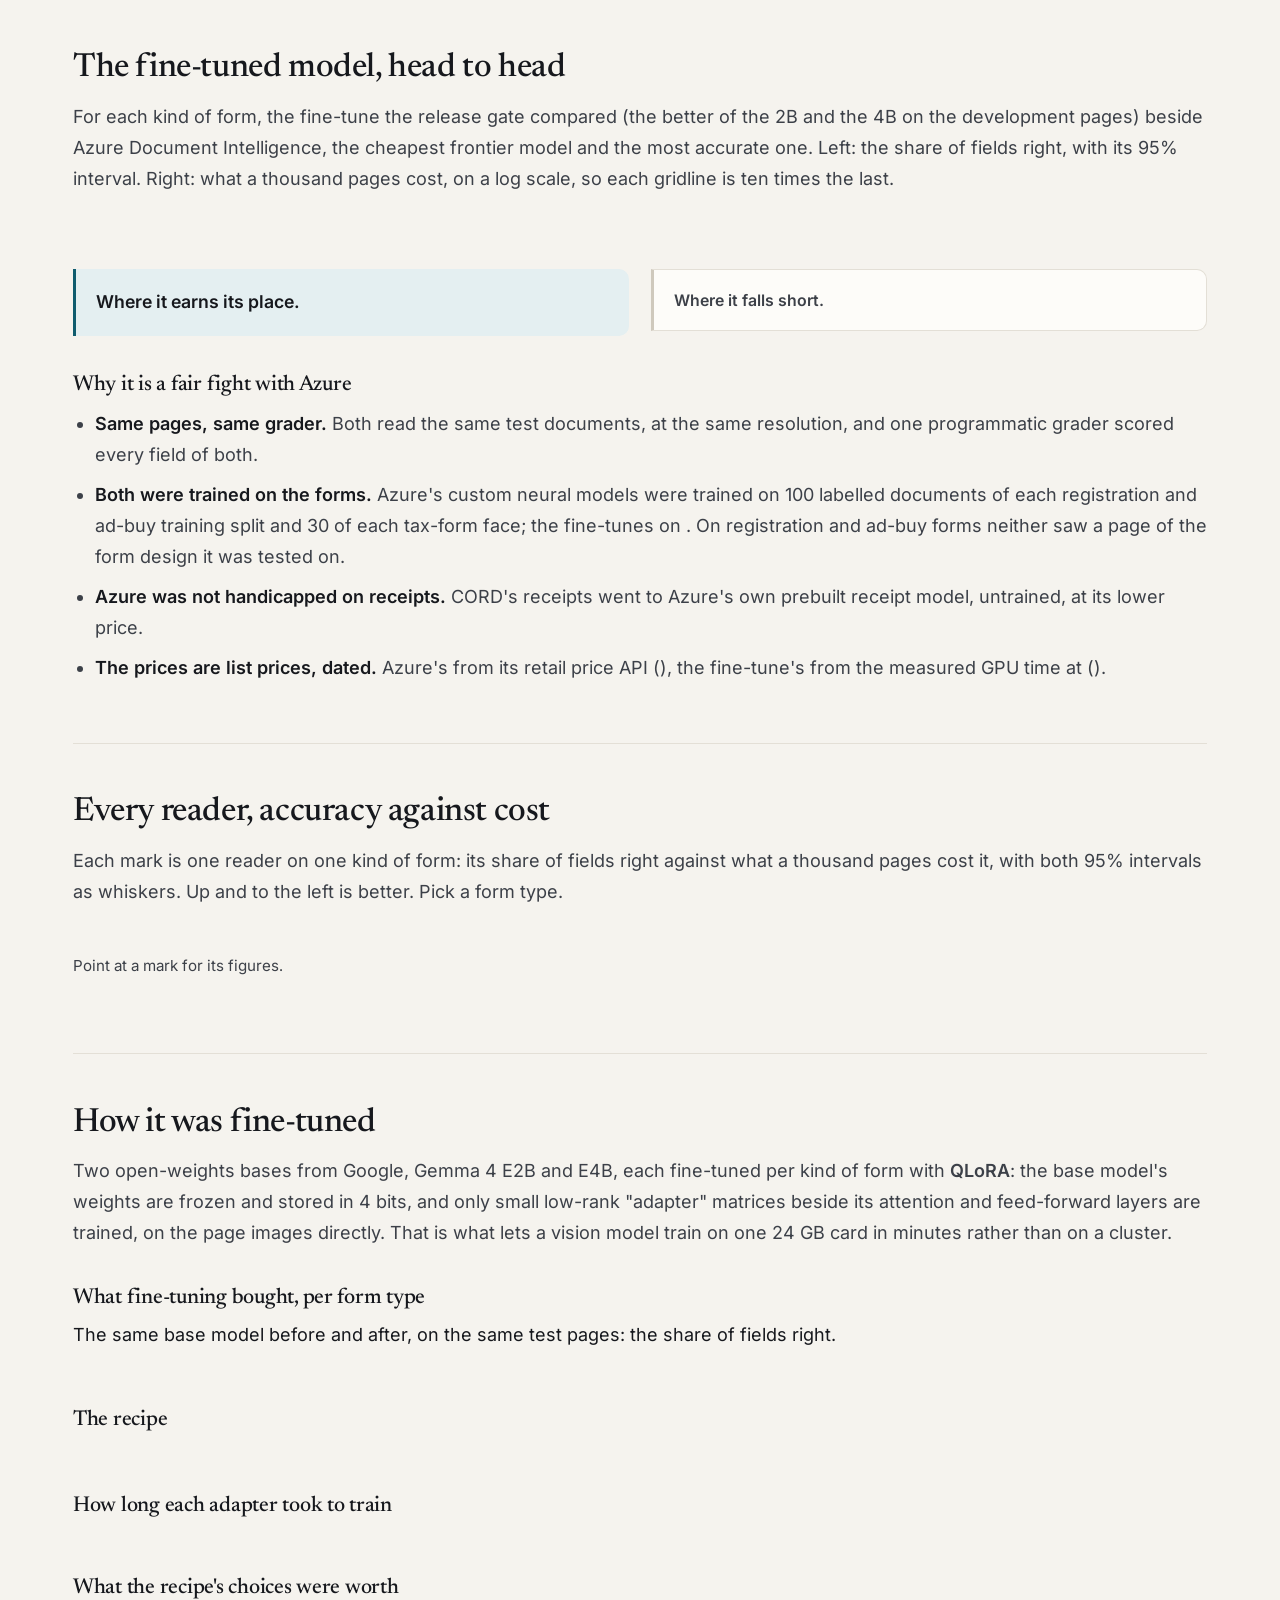
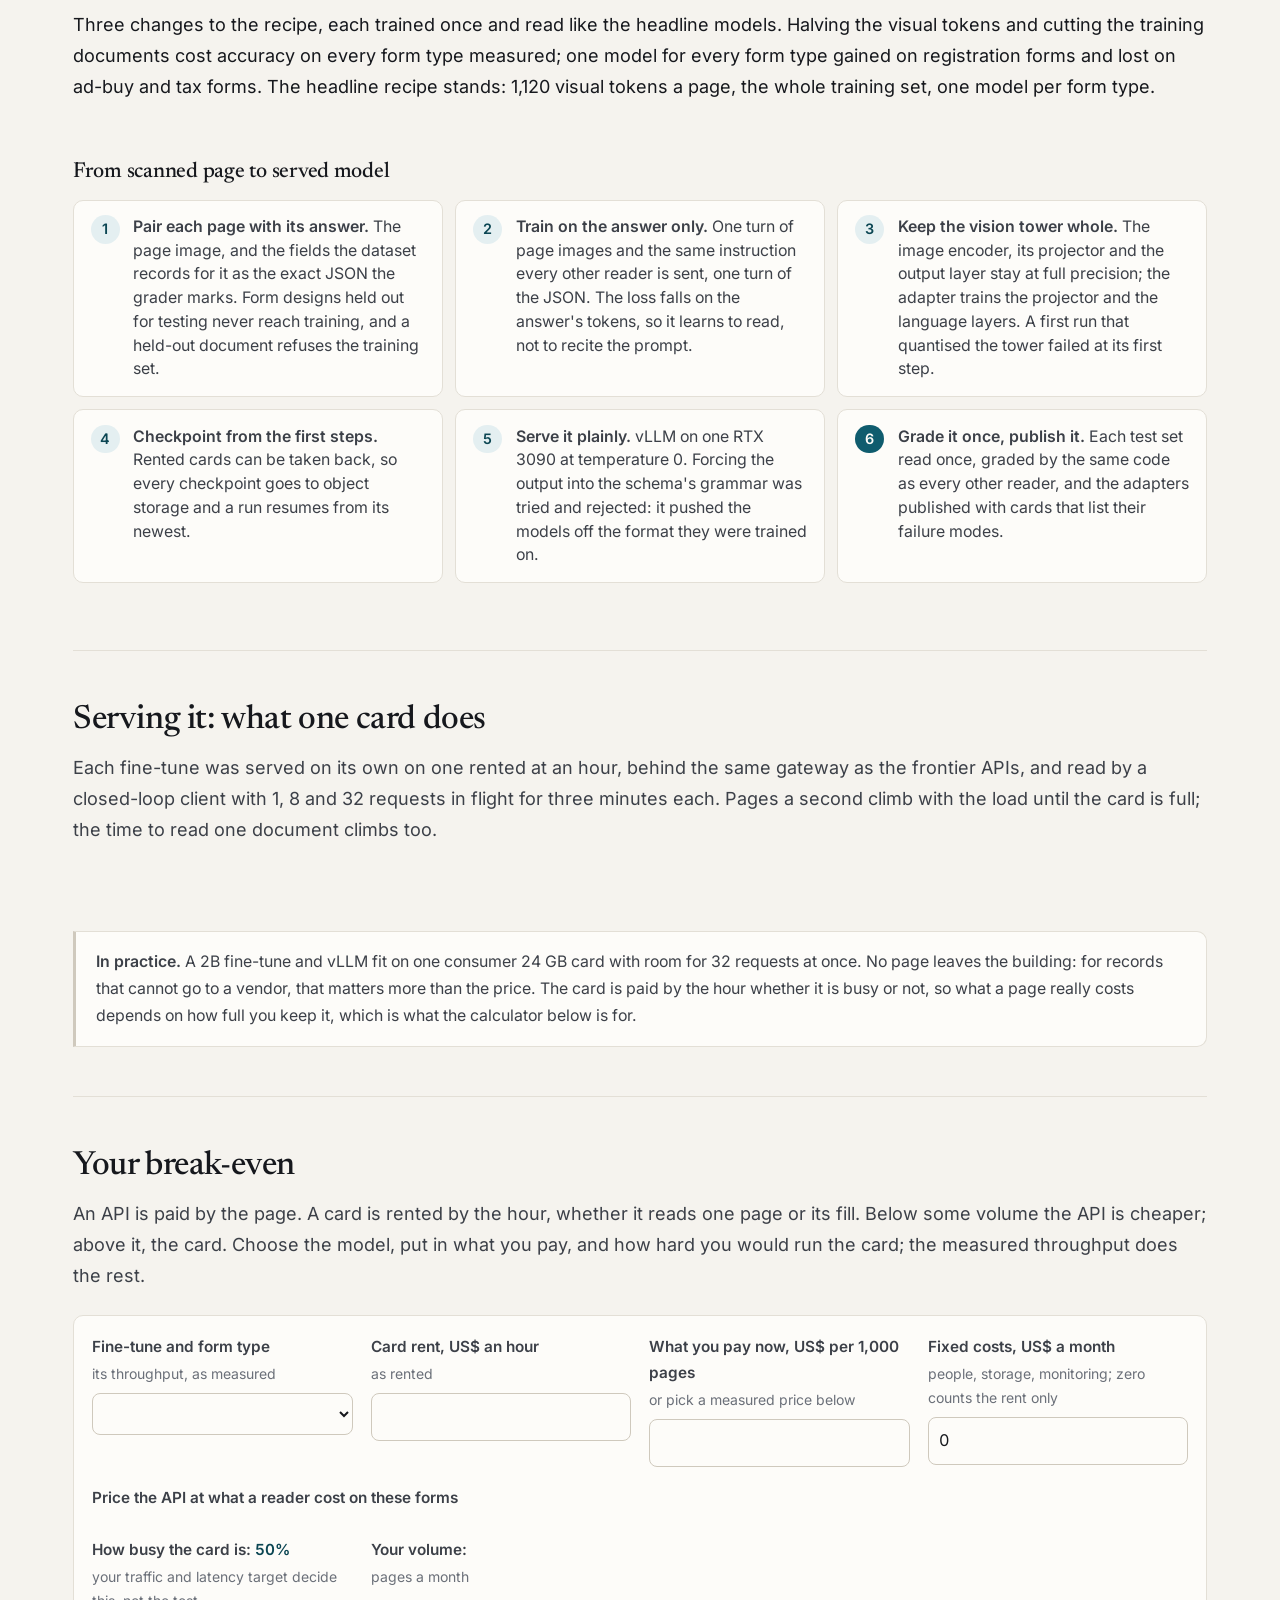
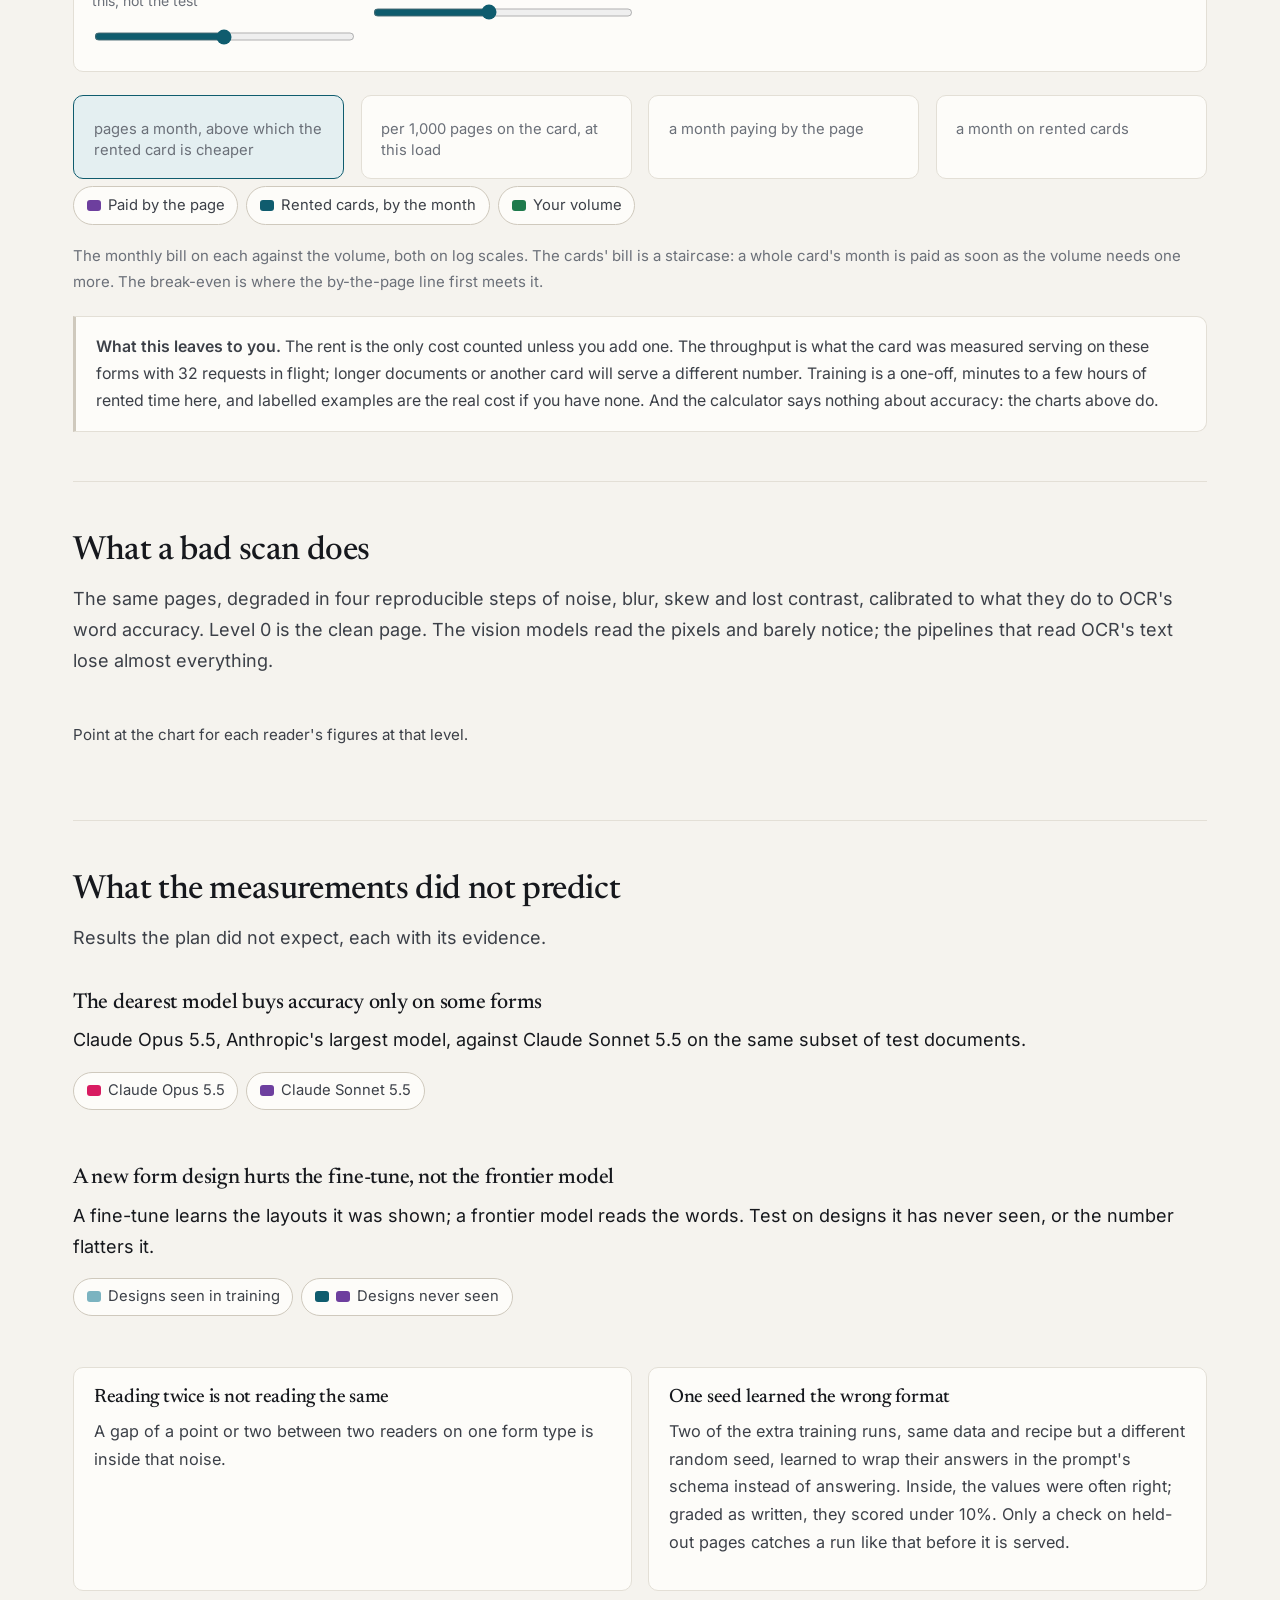
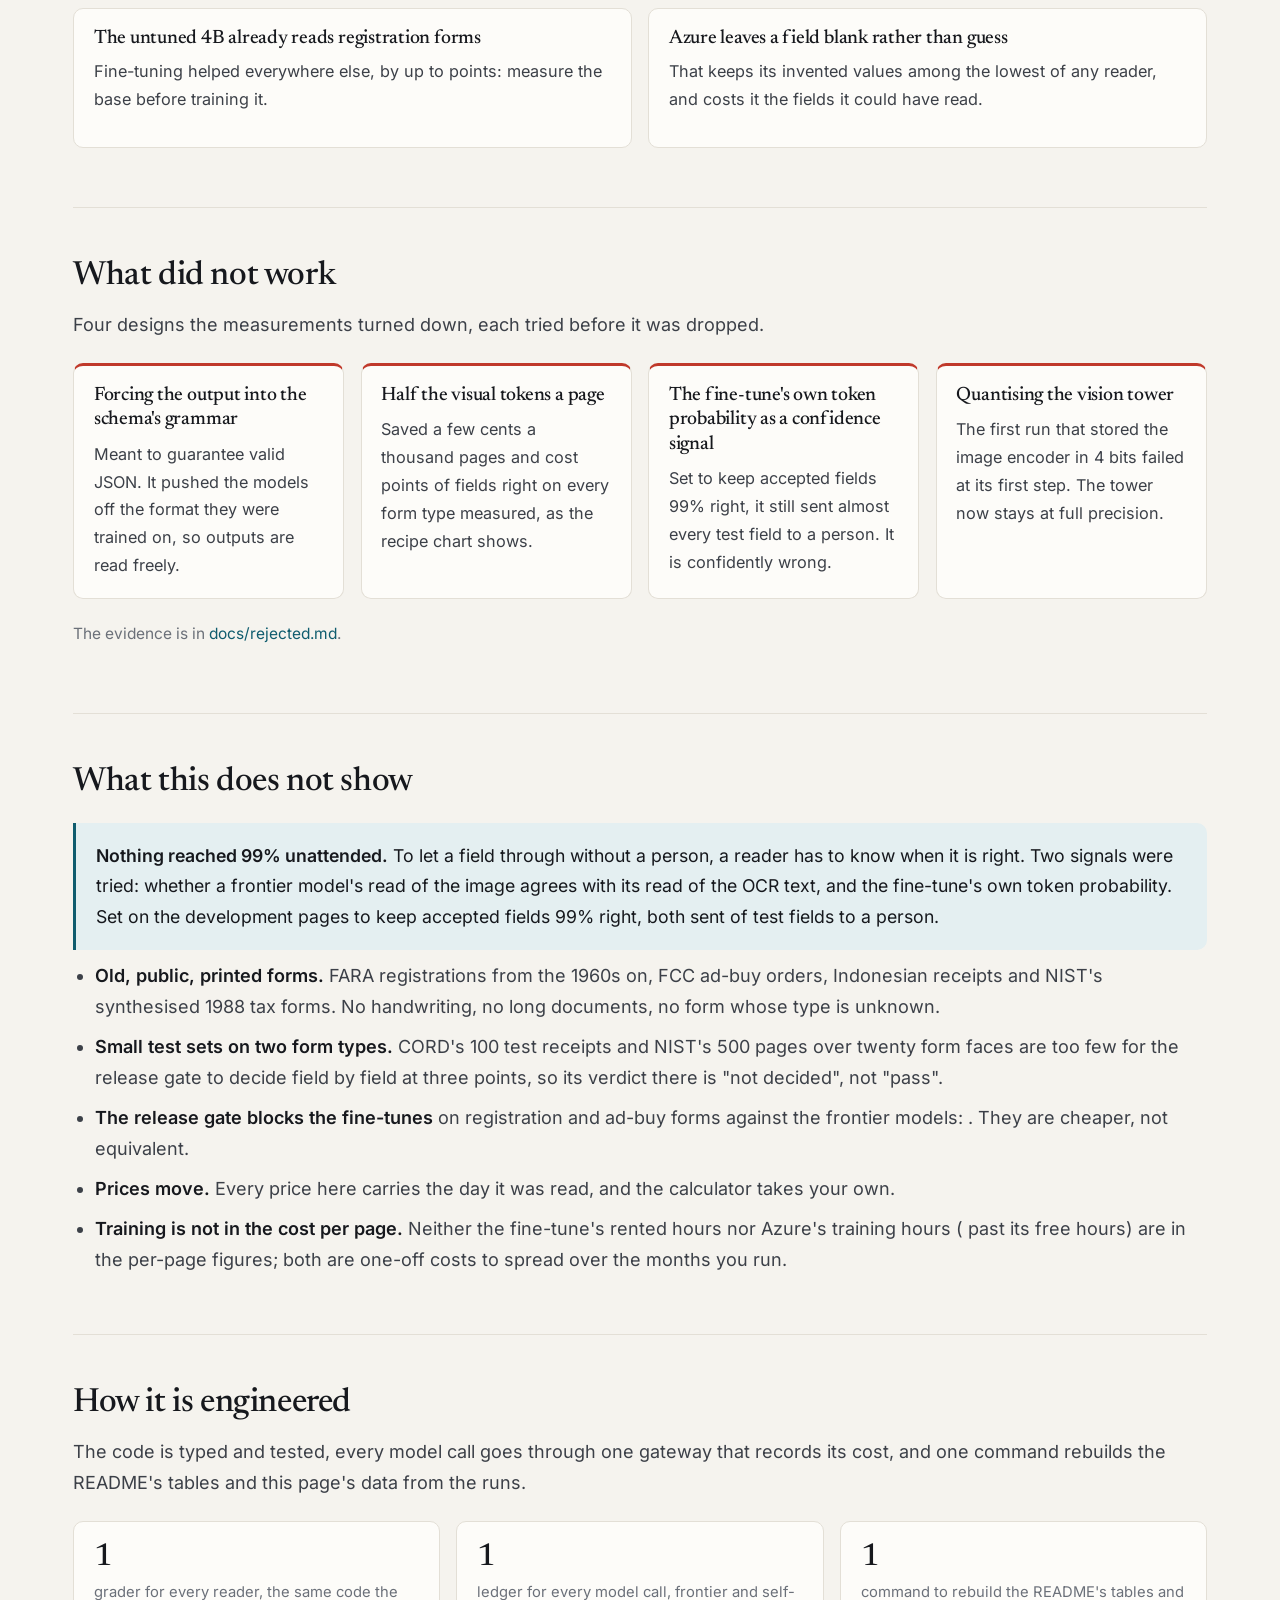
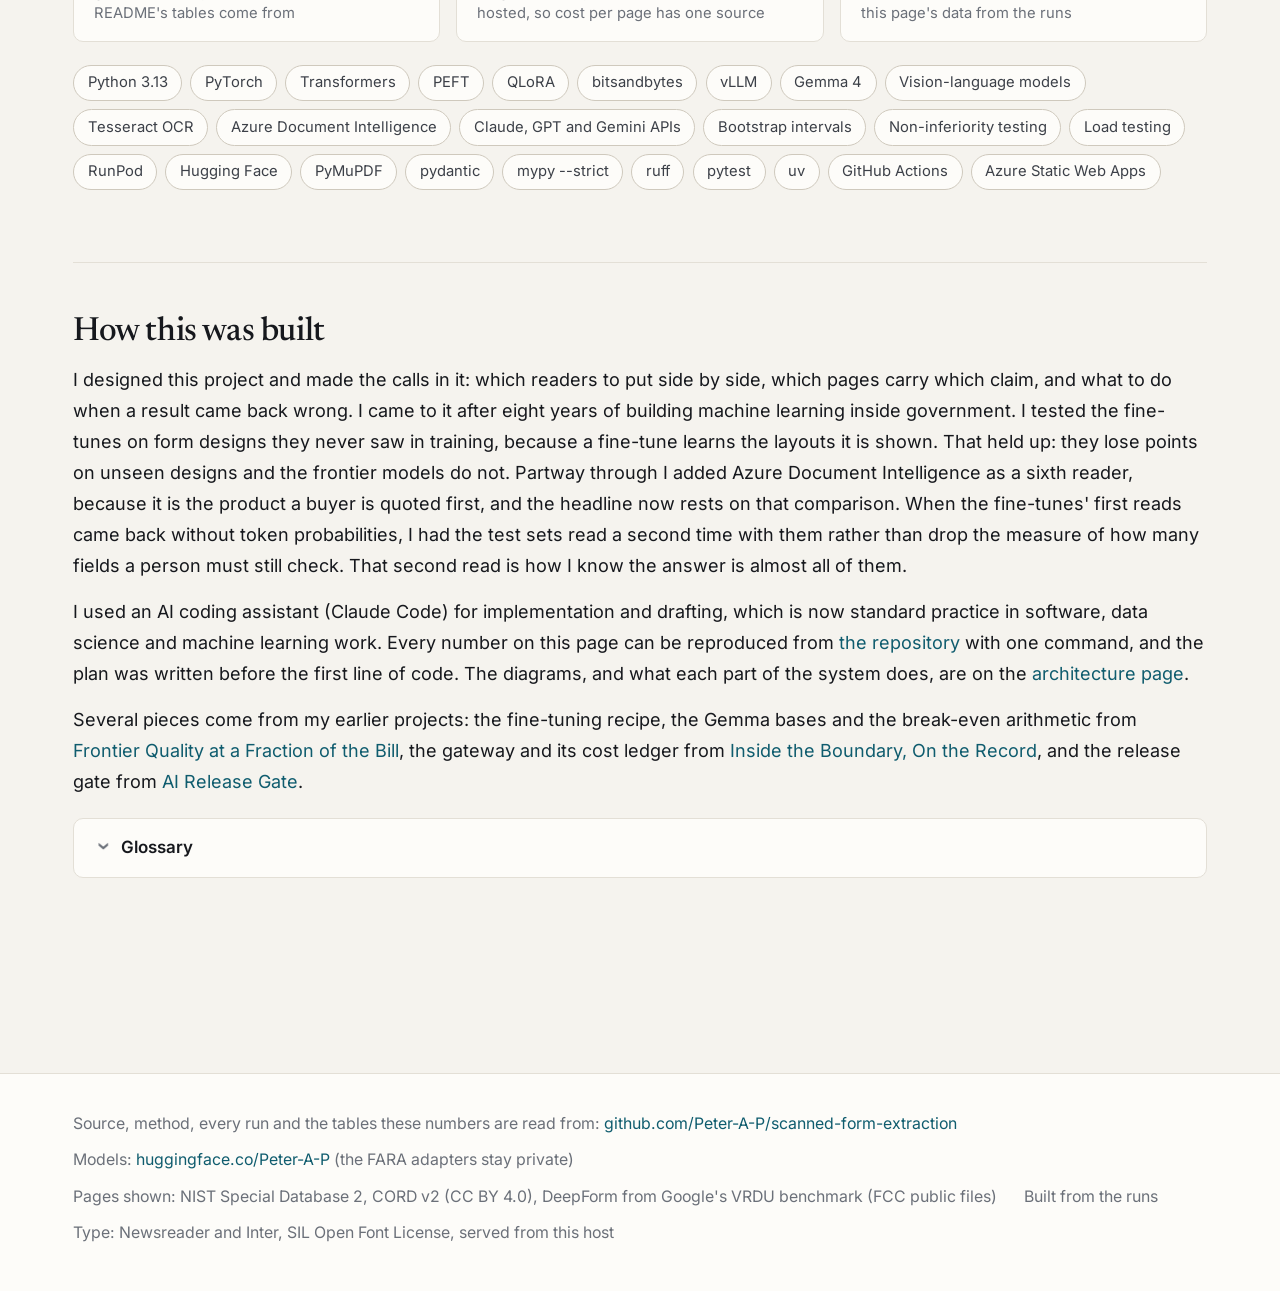
==== commit 83dc8a50: "Site: a first-person "How this was built" with a glossary, an on-this-page list, a part header, what" ====
--- a/legible/site/index.html
+++ b/legible/site/index.html
@@ -4,7 +4,18 @@
 <meta charset="utf-8">
 <meta name="viewport" content="width=device-width, initial-scale=1">
 <title>Forms That Read Themselves: a small vision model you own, measured against the frontier and Azure</title>
-<meta name="description" content="Twelve readers of scanned forms, from frontier vision APIs to a 2B model fine-tuned here, graded field by field on public pages with known answers. The fine-tuned model gets more fields right than Azure Document Intelligence on half the form types tested and as many on the rest, at a small fraction of the price, and this page shows where it falls short, what it costs to serve, and when owning it pays.">
+<meta name="description" content="Twelve readers of scanned forms, from frontier vision APIs to small models fine-tuned here, graded field by field on public pages with known answers. The fine-tunes beat Azure Document Intelligence on half the form types and match it on the rest, at a small fraction of the price.">
+<meta property="og:type" content="website">
+<meta property="og:site_name" content="Peter Parker">
+<meta property="og:url" content="https://forms.peterparker.ca/">
+<meta property="og:title" content="Forms That Read Themselves">
+<meta property="og:description" content="Twelve readers of scanned forms, from frontier vision APIs to small models fine-tuned here, graded field by field on public pages with known answers. The fine-tunes beat Azure Document Intelligence on half the form types and match it on the rest, at a small fraction of the price.">
+<meta property="og:image" content="https://forms.peterparker.ca/og.png">
+<meta property="og:image:width" content="1200">
+<meta property="og:image:height" content="630">
+<meta property="og:image:alt" content="Forms that read themselves. Frontier vision models, fine-tuned 2B and 4B open models, Azure's service and OCR on more than 9,000 public documents with known answers. Peter Parker, forms.peterparker.ca.">
+<meta name="twitter:card" content="summary_large_image">
+<link rel="icon" href="favicon.svg" type="image/svg+xml">
 <link rel="stylesheet" href="style.css">
 <script src="breakeven.js" defer></script>
 <script src="app.js" defer></script>
@@ -31,44 +42,42 @@
 <main>
 
   <header class="hero">
-    <div class="cta">
-      <a class="button primary" href="#calculator">Work out your own break-even</a>
-      <a class="button" href="https://github.com/Peter-A-P/scanned-form-extraction">Read the code</a>
-      <a class="button" href="https://huggingface.co/Peter-A-P">The models</a>
-    </div>
-
-    <p class="eyebrow"><span data-fill="pages-read">-</span> pages processed, every field graded against a known answer</p>
-    <h1>A small vision model you own <span class="hl">beats Azure's document AI</span> on <span data-fill="beat-words">half</span> the forms tested, and matches it on the rest, <span class="hl">for a fraction of the price</span></h1>
+    <p class="eyebrow">Every field graded by code against a known answer</p>
+    <h1>A small vision model you own <span class="hl">beats Azure's document AI</span> on <span data-fill="beat-words">half</span> the forms tested and matches it on the rest, for a fraction of the price</h1>
     <p class="lead">
       Every organisation that still takes paper has someone typing forms in. There are three ways to
       hand that to a machine: pay a frontier AI model by the page, buy a managed document service, or
       fine-tune a small open model and run it yourself. They are rarely measured on the same pages.
-      <strong>This project measured them, with <span data-fill="pages-read">-</span> page reads.</strong> Twelve readers, from Claude, GPT and Gemini to Azure
+      <strong>This project measured them, with <span data-fill="pages-read"></span> page reads.</strong> Twelve readers, from Claude, GPT and Gemini to Azure
       Document Intelligence, classic OCR pipelines, and a 2B and a 4B Gemma model fine-tuned here,
-      read the same <span data-fill="corpus-pages">-</span> public pages, many of them again and again: clean and
-      degraded, development and test, three training seeds, second reads. Every field they wrote was graded by code against the
+      read the same <span data-fill="corpus-pages"></span> public pages, many of them several times: clean and
+      degraded, development and test, three training seeds, and second reads. Every field they wrote was graded by code against the
       answer the dataset records.
     </p>
+    <div class="cta">
+      <a class="button primary" href="#calculator">Work out your own break-even</a>
+      <a class="button" href="https://github.com/Peter-A-P/scanned-form-extraction">Read the code</a>
+    </div>
     <div class="hero-points">
       <div class="point good">
-        <span class="point-figure" data-fill="beat-figure">-</span>
-        <span class="point-unit" data-fill="beat-unit">-</span>
-        <span class="point-label" data-fill="beat-note">-</span>
+        <span class="point-figure" data-fill="beat-figure"></span>
+        <span class="point-unit" data-fill="beat-unit"></span>
+        <span class="point-label" data-fill="beat-note"></span>
       </div>
       <div class="point">
-        <span class="point-figure" data-fill="vs-azure-ratio">-</span>
+        <span class="point-figure" data-fill="vs-azure-ratio"></span>
         <span class="point-unit">than Azure Document Intelligence, for the same pages</span>
-        <span class="point-label" data-fill="vs-azure-ratio-note">-</span>
+        <span class="point-label" data-fill="vs-azure-ratio-note"></span>
       </div>
       <div class="point violet">
-        <span class="point-figure" data-fill="best-frontier-range">-</span>
+        <span class="point-figure" data-fill="best-frontier-range"></span>
         <span class="point-unit">of fields right from the best frontier model</span>
-        <span class="point-label" data-fill="best-frontier-gap">-</span>
+        <span class="point-label" data-fill="best-frontier-gap"></span>
       </div>
       <div class="point">
-        <span class="point-figure" data-fill="pages-read">-</span>
+        <span class="point-figure" data-fill="pages-read"></span>
         <span class="point-unit">pages processed and graded, field by field</span>
-        <span class="point-label" data-fill="scale-note">-</span>
+        <span class="point-label" data-fill="scale-note"></span>
       </div>
     </div>
     <p class="hero-note">
@@ -78,6 +87,25 @@
     </p>
     <noscript><p class="noscript">The figures and charts on this page need JavaScript. Every number is also in the repository's README, as tables.</p></noscript>
   </header>
+
+  <nav class="toc" aria-label="On this page">
+    <p class="eyebrow">On this page</p>
+    <ol>
+      <li><a href="#viewer">Watch them read a page</a></li>
+      <li><a href="#findings">What the measurements found</a></li>
+      <li><a href="#model">The fine-tuned model, head to head</a></li>
+      <li><a href="#landscape">Every reader, accuracy against cost</a></li>
+      <li><a href="#training">How it was fine-tuned</a></li>
+      <li><a href="#serving">Serving it: what one card does</a></li>
+      <li><a href="#calculator">Your break-even</a></li>
+      <li><a href="#scans">What a bad scan does</a></li>
+      <li><a href="#surprises">What the measurements did not predict</a></li>
+      <li><a href="#refuted">What did not work</a></li>
+      <li><a href="#limits">What this does not show</a></li>
+      <li><a href="#engineering">How it is engineered</a></li>
+      <li><a href="#built">How this was built</a></li>
+    </ol>
+  </nav>
 
   <section class="section" id="viewer">
     <h2>Watch them read a page</h2>
@@ -134,61 +162,70 @@
   </section>
 
   <section class="section" id="findings">
-    <h2>Main takeaways</h2>
-    <p class="section-lead">
-      The short version, before any chart. Each card links to the evidence further down.
+    <h2>What the measurements found</h2>
+    <p class="section-lead">
+      Each card links to its evidence further down.
     </p>
     <div class="findings">
       <article class="finding good">
-        <p class="finding-figure" data-fill="f-azure-figure">-</p>
+        <p class="finding-figure" data-fill="f-azure-figure"></p>
         <h3>A fine-tuned 2B or 4B model beats Azure Document Intelligence on half the forms, and matches it on the rest</h3>
-        <p><span data-fill="f-azure-detail">-</span>. Azure charges
-          <span data-fill="azure-price">-</span> a thousand pages; the fine-tune costs
-          <span data-fill="ft-price-range">-</span> on a rented gaming GPU.</p>
+        <p><span data-fill="f-azure-detail"></span>. Azure charges
+          <span data-fill="azure-price"></span> a thousand pages; the fine-tune costs
+          <span data-fill="ft-price-range"></span> on a rented gaming GPU.</p>
         <a href="#model">The head-to-head</a>
       </article>
       <article class="finding good">
-        <p class="finding-figure" data-fill="f-lift-figure">-</p>
+        <p class="finding-figure" data-fill="f-lift-figure"></p>
         <h3>Fine-tuning is what makes a small model usable</h3>
-        <p><span data-fill="f-lift-detail">-</span>, from about
-          <span data-fill="train-minutes-range">-</span> of training on one rented card.</p>
+        <p><span data-fill="f-lift-detail"></span>, from about
+          <span data-fill="train-minutes-range"></span> of training on one rented card.</p>
         <a href="#training">How it was trained</a>
       </article>
       <article class="finding">
-        <p class="finding-figure" data-fill="f-invent-figure">-</p>
+        <p class="finding-figure" data-fill="f-invent-figure"></p>
         <h3>On two form types it invents fewer values than any frontier model</h3>
-        <p><span data-fill="f-invent-detail">-</span>. For a form a person signs off, a blank is
+        <p><span data-fill="f-invent-detail"></span>. For a form a person signs off, a blank is
           cheaper than a confident wrong value.</p>
         <a href="#model">Where it is strong</a>
       </article>
       <article class="finding violet">
-        <p class="finding-figure" data-fill="f-frontier-figure">-</p>
+        <p class="finding-figure" data-fill="f-frontier-figure"></p>
         <h3>The frontier vision models still read best, and which one depends on the form</h3>
-        <p><span data-fill="f-frontier-detail">-</span>. No single vendor wins everywhere, so the
+        <p><span data-fill="f-frontier-detail"></span>. No single vendor wins everywhere, so the
           model has to be picked per document type, on your own pages.</p>
         <a href="#landscape">Accuracy against cost</a>
       </article>
       <article class="finding violet">
-        <p class="finding-figure" data-fill="f-cheap-figure">-</p>
+        <p class="finding-figure" data-fill="f-cheap-figure"></p>
         <h3>The cheapest frontier model is close on clean, printed forms</h3>
-        <p><span data-fill="f-cheap-detail">-</span>. Paying for the biggest model is not where
-          the accuracy is.</p>
+        <p><span data-fill="f-cheap-detail"></span>.</p>
         <a href="#surprises">The ceiling</a>
       </article>
       <article class="finding warn">
-        <p class="finding-figure" data-fill="f-scan-figure">-</p>
+        <p class="finding-figure" data-fill="f-scan-figure"></p>
         <h3>A bad scan barely moves a vision model, and breaks OCR</h3>
-        <p><span data-fill="f-scan-detail">-</span>. Reading the pixels directly is the
-          single biggest robustness gain on offer.</p>
+        <p><span data-fill="f-scan-detail"></span>. The OCR pipelines fail because OCR fails first;
+          the vision models never see OCR's text.</p>
         <a href="#scans">The degradation curve</a>
       </article>
     </div>
     <div class="verdict">
-      <p><strong>And the limit.</strong> No reader reached 99% accuracy on the fields it was confident
-        about, so at that standard a person still checks every field, whichever pipeline you buy. What
-        these models replace is the typing, not the checking. <a href="#limits">Why, and what was tried</a>.</p>
-    </div>
-  </section>
+      <p><strong>A person still checks every field.</strong> No reader reached 99% accuracy on the fields it was confident
+        about, so at that standard every field goes to a person, whichever pipeline you buy. The
+        models save the typing. <a href="#limits">Why, and what was tried</a>.</p>
+    </div>
+  </section>
+
+  <div class="part">
+    <p class="eyebrow">How it works</p>
+    <h2 class="part-title">Same pages, one grader, and every reader priced</h2>
+    <p class="lead">
+      The rest of this page is the evidence, in the order it was gathered. Each part starts in
+      plain language, with a chart. The detail for someone who builds models for a living sits in
+      the captions, the tables behind each chart and the repository.
+    </p>
+  </div>
 
   <section class="section" id="model">
     <h2>The fine-tuned model, head to head</h2>
@@ -205,10 +242,10 @@
     </figure>
     <div class="two-up">
       <div class="verdict">
-        <p><strong>Where it earns its place.</strong> <span data-fill="m-strong">-</span></p>
+        <p><strong>Where it earns its place.</strong> <span data-fill="m-strong"></span></p>
       </div>
       <div class="assumption">
-        <p><strong>Where it falls short.</strong> <span data-fill="m-weak">-</span></p>
+        <p><strong>Where it falls short.</strong> <span data-fill="m-weak"></span></p>
       </div>
     </div>
     <h3 class="subhead">Why it is a fair fight with Azure</h3>
@@ -217,14 +254,14 @@
         resolution, and one programmatic grader scored every field of both.</li>
       <li><strong>Both were trained on the forms.</strong> Azure's custom neural models were trained on
         100 labelled documents of each registration and ad-buy training split and 30 of each tax-form
-        face; the fine-tunes on <span data-fill="ft-train">-</span>. On registration and ad-buy forms
+        face; the fine-tunes on <span data-fill="ft-train"></span>. On registration and ad-buy forms
         neither saw a page of the form design it was tested on.</li>
       <li><strong>Azure was not handicapped on receipts.</strong> CORD's receipts went to Azure's own
-        prebuilt receipt model, untrained, at its lower <span data-fill="azure-receipt-price">-</span>
+        prebuilt receipt model, untrained, at its lower <span data-fill="azure-receipt-price"></span>
         price.</li>
       <li><strong>The prices are list prices, dated.</strong> Azure's from its retail price API
-        (<span data-fill="azure-date">-</span>), the fine-tune's from the measured GPU time at
-        <span data-fill="gpu-rate">-</span> (<span data-fill="gpu-date">-</span>).</li>
+        (<span data-fill="azure-date"></span>), the fine-tune's from the measured GPU time at
+        <span data-fill="gpu-rate"></span> (<span data-fill="gpu-date"></span>).</li>
     </ul>
   </section>
 
@@ -295,8 +332,8 @@
   <section class="section" id="serving">
     <h2>Serving it: what one card does</h2>
     <p class="section-lead">
-      Each fine-tune was served on its own on one rented <span data-fill="bench-gpu">-</span> at
-      <span data-fill="bench-rate">-</span> an hour, behind the same gateway as the frontier APIs, and read by a
+      Each fine-tune was served on its own on one rented <span data-fill="bench-gpu"></span> at
+      <span data-fill="bench-rate"></span> an hour, behind the same gateway as the frontier APIs, and read by a
       closed-loop client with 1, 8 and 32 requests in flight for three minutes each. Pages a second
       climb with the load until the card is full; the time to read one document climbs too.
     </p>
@@ -349,16 +386,16 @@
         <input type="range" id="calc-util" min="10" max="90" step="5" value="50">
       </div>
       <div class="control">
-        <label for="calc-volume">Your volume: <output id="calc-volume-out" for="calc-volume">-</output><span class="hint">pages a month</span></label>
+        <label for="calc-volume">Your volume: <output id="calc-volume-out" for="calc-volume"></output><span class="hint">pages a month</span></label>
         <input type="range" id="calc-volume" min="3" max="7.5" step="0.05" value="5">
       </div>
     </div>
 
     <div class="answer" aria-live="polite">
-      <div class="stat lead-stat"><span class="figure" id="out-even">-</span><span class="caption" id="out-even-note">pages a month and the card is the cheaper</span></div>
-      <div class="stat"><span class="figure" id="out-own">-</span><span class="caption" id="out-own-note">per 1,000 pages on the card, at this load</span></div>
-      <div class="stat"><span class="figure" id="out-month-api">-</span><span class="caption" id="out-month-api-note">a month paying by the page</span></div>
-      <div class="stat"><span class="figure" id="out-month-own">-</span><span class="caption" id="out-month-own-note">a month on rented cards</span></div>
+      <div class="stat lead-stat"><span class="figure" id="out-even"></span><span class="caption" id="out-even-note">pages a month, above which the rented card is cheaper</span></div>
+      <div class="stat"><span class="figure" id="out-own"></span><span class="caption" id="out-own-note">per 1,000 pages on the card, at this load</span></div>
+      <div class="stat"><span class="figure" id="out-month-api"></span><span class="caption" id="out-month-api-note">a month paying by the page</span></div>
+      <div class="stat"><span class="figure" id="out-month-own"></span><span class="caption" id="out-month-own-note">a month on rented cards</span></div>
     </div>
 
     <div class="legend" aria-hidden="true">
@@ -400,12 +437,12 @@
   </section>
 
   <section class="section" id="surprises">
-    <h2>Surprises</h2>
-    <p class="section-lead">Things the measurements said that we did not expect, each with its evidence.</p>
+    <h2>What the measurements did not predict</h2>
+    <p class="section-lead">Results the plan did not expect, each with its evidence.</p>
 
     <h3 class="subhead">The dearest model buys accuracy only on some forms</h3>
     <p>Claude Opus 5.5, Anthropic's largest model, against Claude Sonnet 5.5 on the same subset of
-      test documents. <span data-fill="s-opus">-</span></p>
+      test documents. <span data-fill="s-opus"></span></p>
     <div class="legend" aria-hidden="true">
       <span class="legend-item"><span class="swatch solid sw-opus"></span>Claude Opus 5.5</span>
       <span class="legend-item"><span class="swatch solid sw-frontier"></span>Claude Sonnet 5.5</span>
@@ -415,7 +452,7 @@
     </figure>
 
     <h3 class="subhead">A new form design hurts the fine-tune, not the frontier model</h3>
-    <p><span data-fill="s-gap">-</span> A fine-tune learns the layouts it was shown; a frontier
+    <p><span data-fill="s-gap"></span> A fine-tune learns the layouts it was shown; a frontier
       model reads the words. Test on designs it has never seen, or the number flatters it.</p>
     <div class="legend" aria-hidden="true">
       <span class="legend-item"><span class="swatch solid sw-untuned"></span>Designs seen in training</span>
@@ -428,7 +465,7 @@
     <div class="cards-2">
       <article class="card">
         <h3>Reading twice is not reading the same</h3>
-        <p><span data-fill="s-noise">-</span> A gap of a point or two between two readers on one
+        <p><span data-fill="s-noise"></span> A gap of a point or two between two readers on one
           form type is inside that noise.</p>
         <div class="chart" id="noise"></div>
       </article>
@@ -436,21 +473,32 @@
         <h3>One seed learned the wrong format</h3>
         <p>Two of the extra training runs, same data and recipe but a different random seed,
           learned to wrap their answers in the prompt's schema instead of answering. Inside, the values
-          were often right; graded as written, they scored under 10%. Serve one model without a held-out
-          check and you would not see it.</p>
+          were often right; graded as written, they scored under 10%. Only a check on held-out
+          pages catches a run like that before it is served.</p>
       </article>
       <article class="card">
         <h3>The untuned 4B already reads registration forms</h3>
-        <p><span data-fill="s-untuned">-</span> Fine-tuning helped everywhere else, by up to
-          <span data-fill="s-untuned-max">-</span> points: measure the base before training it.</p>
+        <p><span data-fill="s-untuned"></span> Fine-tuning helped everywhere else, by up to
+          <span data-fill="s-untuned-max"></span> points: measure the base before training it.</p>
       </article>
       <article class="card">
-        <h3>Azure is careful, not accurate</h3>
-        <p><span data-fill="s-azure-careful">-</span> It leaves a field blank rather than guess, which
-          keeps its invented values among the lowest of any reader, and costs it the fields it could
-          have read.</p>
-      </article>
-    </div>
+        <h3>Azure leaves a field blank rather than guess</h3>
+        <p><span data-fill="s-azure-careful"></span> That keeps its invented values among the lowest
+          of any reader, and costs it the fields it could have read.</p>
+      </article>
+    </div>
+  </section>
+
+  <section class="section" id="refuted">
+    <h2>What did not work</h2>
+    <p class="section-lead">Four designs the measurements turned down, each tried before it was dropped.</p>
+    <div class="cards cards-4">
+      <div class="card-note"><h3>Forcing the output into the schema's grammar</h3><p>Meant to guarantee valid JSON. It pushed the models off the format they were trained on, so outputs are read freely.</p></div>
+      <div class="card-note"><h3>Half the visual tokens a page</h3><p>Saved a few cents a thousand pages and cost points of fields right on every form type measured, as the recipe chart shows.</p></div>
+      <div class="card-note"><h3>The fine-tune's own token probability as a confidence signal</h3><p>Set to keep accepted fields 99% right, it still sent almost every test field to a person. It is confidently wrong.</p></div>
+      <div class="card-note"><h3>Quantising the vision tower</h3><p>The first run that stored the image encoder in 4 bits failed at its first step. The tower now stays at full precision.</p></div>
+    </div>
+    <p class="note">The evidence is in <a href="https://github.com/Peter-A-P/scanned-form-extraction/blob/main/docs/rejected.md">docs/rejected.md</a>.</p>
   </section>
 
   <section class="section" id="limits">
@@ -460,8 +508,7 @@
         reader has to know when it is right. Two signals were tried: whether a frontier model's read of
         the image agrees with its read of the OCR text, and the fine-tune's own token probability. Set on
         the development pages to keep accepted fields 99% right, both sent
-        <span data-fill="review-rate">-</span> of test fields to a person. The models save the typing; a
-        person still checks.</p>
+        <span data-fill="review-rate"></span> of test fields to a person.</p>
     </div>
     <ul class="limits">
       <li><strong>Old, public, printed forms.</strong> FARA registrations from the 1960s on, FCC ad-buy
@@ -471,23 +518,85 @@
         twenty form faces are too few for the release gate to decide field by field at three points, so
         its verdict there is "not decided", not "pass".</li>
       <li><strong>The release gate blocks the fine-tunes</strong> on registration and ad-buy forms
-        against the frontier models: <span data-fill="gate-blocks">-</span>. They are cheaper, not
+        against the frontier models: <span data-fill="gate-blocks"></span>. They are cheaper, not
         equivalent.</li>
-      <li><strong>Prices move.</strong> Every price here carries the day it was read. The calculator is
-        there so you can put in today's.</li>
+      <li><strong>Prices move.</strong> Every price here carries the day it was read, and the calculator
+        takes your own.</li>
       <li><strong>Training is not in the cost per page.</strong> Neither the fine-tune's rented hours nor
-        Azure's <span data-fill="azure-hours">-</span> training hours
-        (<span data-fill="azure-train-usd">-</span> past its free hours) are in the per-page figures; both
+        Azure's <span data-fill="azure-hours"></span> training hours
+        (<span data-fill="azure-train-usd"></span> past its free hours) are in the per-page figures; both
         are one-off costs to spread over the months you run.</li>
     </ul>
   </section>
 
+  <section class="section" id="engineering">
+    <h2>How it is engineered</h2>
+    <p class="section-lead">
+      The code is typed and tested, every model call goes through one gateway that records its
+      cost, and one command rebuilds the README's tables and this page's data from the runs.
+    </p>
+    <div class="headline">
+      <div class="stat"><span class="figure">1</span><span class="caption">grader for every reader, the same code the README's tables come from</span></div>
+      <div class="stat"><span class="figure">1</span><span class="caption">ledger for every model call, frontier and self-hosted, so cost per page has one source</span></div>
+      <div class="stat"><span class="figure">1</span><span class="caption">command to rebuild the README's tables and this page's data from the runs</span></div>
+    </div>
+    <ul class="chips" aria-label="Tools and techniques">
+      <li>Python 3.13</li><li>PyTorch</li><li>Transformers</li><li>PEFT</li><li>QLoRA</li>
+      <li>bitsandbytes</li><li>vLLM</li><li>Gemma 4</li><li>Vision-language models</li>
+      <li>Tesseract OCR</li><li>Azure Document Intelligence</li><li>Claude, GPT and Gemini APIs</li>
+      <li>Bootstrap intervals</li><li>Non-inferiority testing</li><li>Load testing</li>
+      <li>RunPod</li><li>Hugging Face</li><li>PyMuPDF</li><li>pydantic</li>
+      <li>mypy --strict</li><li>ruff</li><li>pytest</li><li>uv</li><li>GitHub Actions</li>
+      <li>Azure Static Web Apps</li>
+    </ul>
+  </section>
+
   <section class="section" id="built">
+    <h2>How this was built</h2>
     <p>
-      How this was built and what it is engineered with, the architecture diagrams, how the small
-      models were fine-tuned and served, and which pages carry which claim:
-      <a href="architecture.html">How it's built</a>.
-    </p>
+      I designed this project and made the calls in it: which readers to put side by side, which
+      pages carry which claim, and what to do when a result came back wrong. I came to it after
+      eight years of building machine learning inside government. I tested the fine-tunes on
+      form designs they never saw in training, because a fine-tune learns the layouts it is
+      shown. That held up: they lose points on unseen designs and the frontier models do not.
+      Partway through I added Azure Document Intelligence as a sixth reader, because it is the
+      product a buyer is quoted first, and the headline now rests on that comparison. When the
+      fine-tunes' first reads came back without token probabilities, I had the test sets read a
+      second time with them rather than drop the measure of how many fields a person must still
+      check. That second read is how I know the answer is almost all of them.
+    </p>
+    <p>
+      I used an AI coding assistant (Claude Code) for implementation and drafting, which is now
+      standard practice in software, data science and machine learning work. Every number on
+      this page can be reproduced from
+      <a href="https://github.com/Peter-A-P/scanned-form-extraction">the repository</a> with one
+      command, and the plan was written before the first line of code. The diagrams, and what
+      each part of the system does, are on the <a href="architecture.html">architecture page</a>.
+    </p>
+    <p>
+      Several pieces come from my earlier projects: the fine-tuning recipe, the Gemma bases and
+      the break-even arithmetic from
+      <a href="https://github.com/Peter-A-P/fraction-of-the-bill">Frontier Quality at a Fraction of the Bill</a>,
+      the gateway and its cost ledger from
+      <a href="https://github.com/Peter-A-P/compliant-ai-gateway">Inside the Boundary, On the Record</a>,
+      and the release gate from <a href="https://github.com/Peter-A-P/ai-release-gate">AI Release Gate</a>.
+    </p>
+    <details class="disclose">
+      <summary>Glossary</summary>
+      <dl class="glossary">
+        <dt>2B, 4B</dt><dd>The size of a model, in billions of learned numbers (parameters). Gemma 4 E2B and E4B are small enough to run on one consumer graphics card.</dd>
+        <dt>Adapter (LoRA)</dt><dd>A small set of extra weights trained beside a frozen model. Only the adapter changes, so training is cheap and the base model stays as it was.</dd>
+        <dt>Bootstrap interval</dt><dd>A range for a result, found by re-scoring many random resamples of the test documents. A 95% interval is built to hold the true value 95 times in 100.</dd>
+        <dt>Frontier model</dt><dd>The largest general-purpose AI models from the big vendors, here Claude, GPT and Gemini, used through their paid APIs.</dd>
+        <dt>Invented value</dt><dd>A value written for a field the page leaves blank. On a form a person signs off, a blank costs less than a confident wrong value.</dd>
+        <dt>OCR</dt><dd>Optical character recognition: software that turns a scanned image into text. Here, Tesseract.</dd>
+        <dt>Open weights</dt><dd>A model whose weights are published, so anyone can run and fine-tune it on their own hardware.</dd>
+        <dt>QLoRA</dt><dd>Training an adapter on a base model whose weights are stored in 4 bits, so a vision model fits on one 24 GB card.</dd>
+        <dt>Release gate</dt><dd>A statistical test that decides whether a cheaper model is no worse than a reference within a set margin, or declines to decide when there are too few documents.</dd>
+        <dt>Requests in flight</dt><dd>How many documents are being read at the same moment. More in flight means more pages a second, and a longer wait for each one.</dd>
+        <dt>Visual tokens</dt><dd>The pieces a vision model cuts a page image into. More tokens show finer detail and cost more to process.</dd>
+      </dl>
+    </details>
   </section>
 
 </main>
--- a/legible/site/style.css
+++ b/legible/site/style.css
@@ -1130,3 +1130,56 @@
    line never runs through its letters. */
 .halo { paint-order: stroke; stroke: var(--paper); stroke-width: 3px; stroke-linejoin: round; }
 .swatch.light { opacity: 0.5; }
+
+/* ------------------------------------------------------------- house blocks (portfolio base) */
+
+.toc { padding: 1.5rem 0 1.75rem; border-bottom: 1px solid var(--line); }
+.toc ol {
+  margin: 0;
+  padding: 0;
+  list-style: none;
+  counter-reset: toc;
+  columns: 2 16rem;
+  column-gap: 2rem;
+}
+.toc li { counter-increment: toc; margin: 0 0 0.3rem; break-inside: avoid; font-size: 0.93rem; }
+.toc li::before {
+  content: counter(toc, decimal-leading-zero);
+  font-variant-numeric: tabular-nums;
+  color: var(--ink-faint);
+  font-size: 0.78rem;
+  margin-right: 0.6rem;
+}
+
+.part { padding: 3.5rem 0 0.5rem; }
+.part-title { font-size: clamp(1.75rem, 3.4vw, 2.4rem); line-height: 1.15; margin-bottom: 0.9rem; }
+
+.cards { display: grid; grid-template-columns: repeat(3, minmax(0, 1fr)); gap: 0.9rem; margin: 1.25rem 0; }
+.cards.cards-4 { grid-template-columns: repeat(4, minmax(0, 1fr)); }
+@media (max-width: 60rem) {
+  .cards, .cards.cards-4 { grid-template-columns: repeat(auto-fit, minmax(15rem, 1fr)); }
+}
+.card-note { padding: 1rem 1.1rem; background: var(--paper-soft); border: 1px solid var(--line); border-top: 3px solid var(--warn); border-radius: var(--radius); }
+.card-note h3 { font-size: 1.08rem; }
+.card-note p { font-size: 0.9rem; color: var(--ink-soft); margin: 0; }
+
+.chips { list-style: none; padding: 0; margin: 1.25rem 0; display: flex; flex-wrap: wrap; gap: 0.45rem; }
+.chips li { padding: 0.25rem 0.75rem; border: 1px solid var(--line-2); border-radius: 999px; font-size: 0.82rem; background: var(--paper-soft); color: var(--ink-soft); }
+
+.glossary { margin: 0 0 0.9rem; }
+.glossary dt { font-weight: 600; margin-top: 0.7rem; }
+.glossary dd { margin: 0.15rem 0 0; color: var(--ink-soft); font-size: 0.92rem; }
+
+/* The accuracy-against-cost chart carries word labels at its marks: on a phone it keeps them
+   readable and scrolls, like the other wide charts, instead of shrinking them. */
+#landscape-chart svg { min-width: 52rem; }
+
+@media (max-width: 34rem) {
+  .toc ol { columns: 1; }
+  /* A chart wider than the phone scrolls inside its box; say so, since nothing else does. */
+  .chart-figure:has(.wide-chart) > figcaption::before {
+    content: "Scroll the chart sideways to see all of it. ";
+    font-weight: 600;
+    color: var(--ink-soft);
+  }
+}
